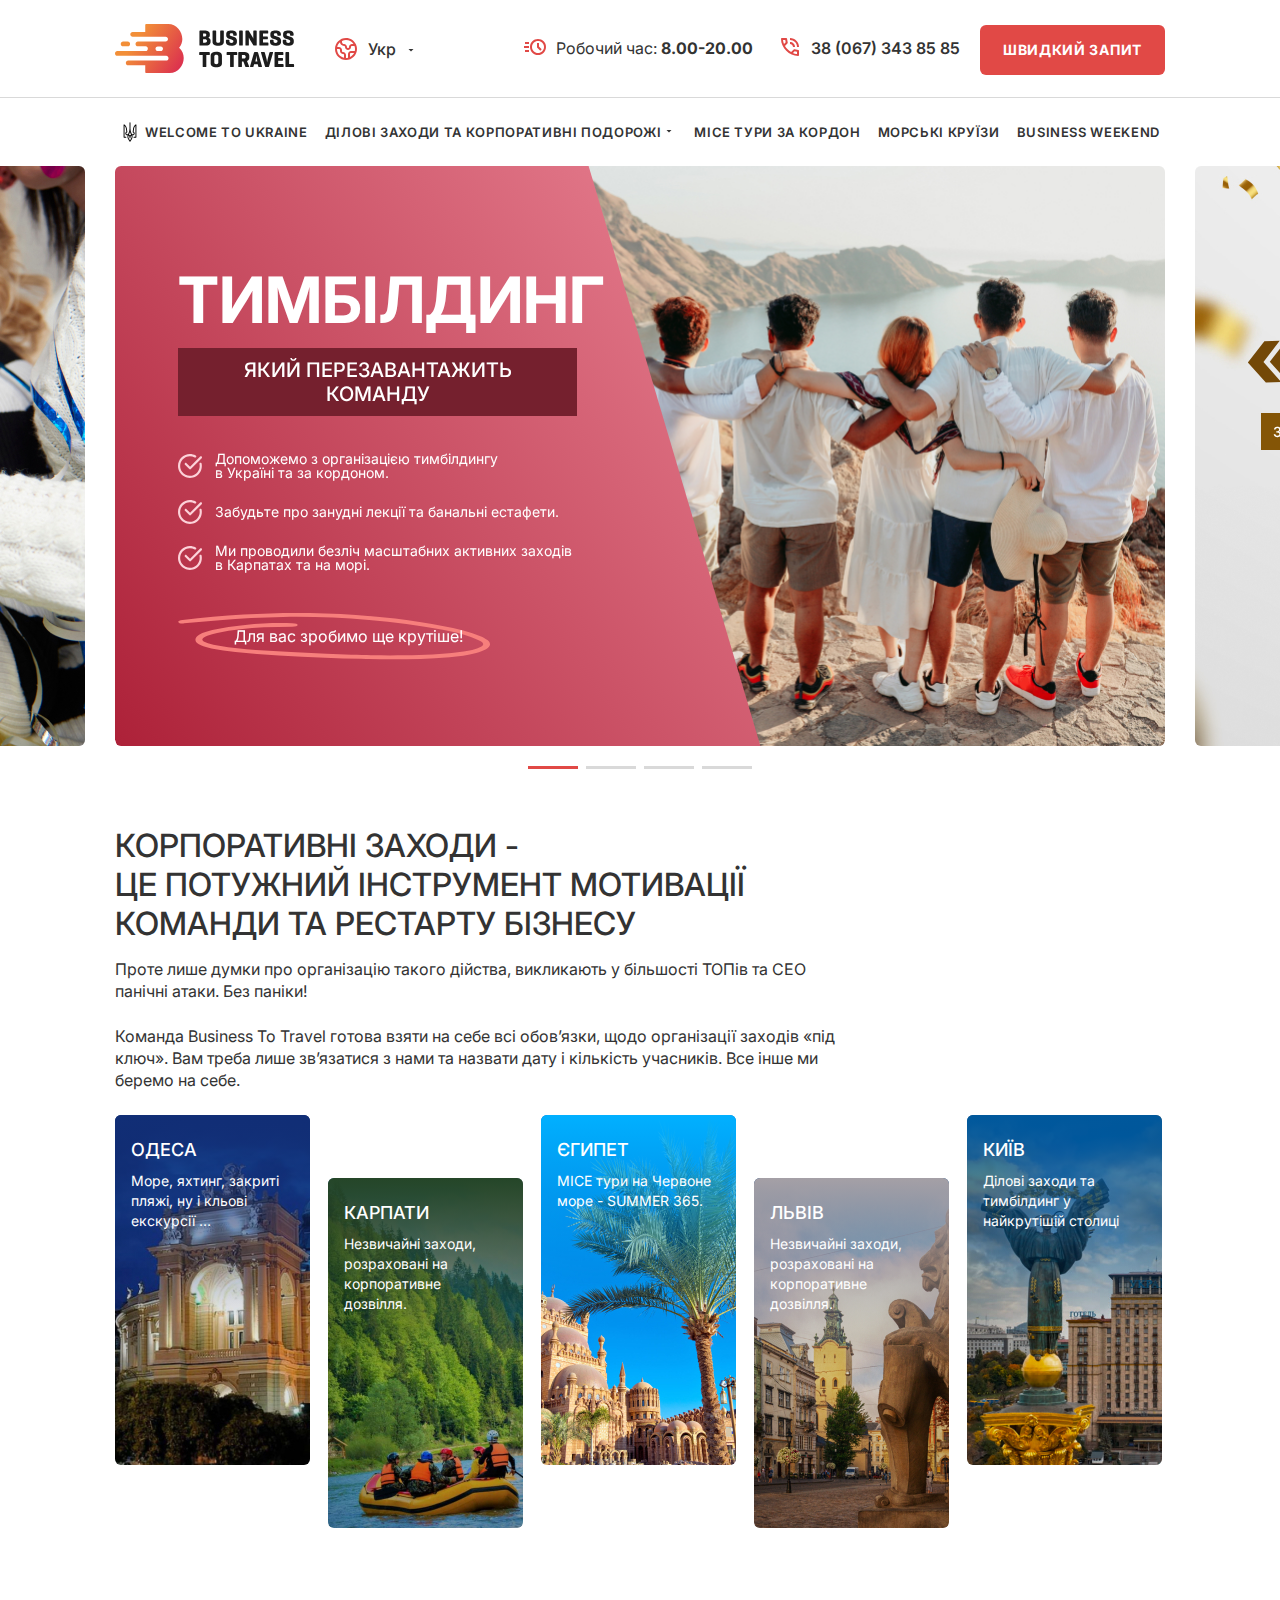
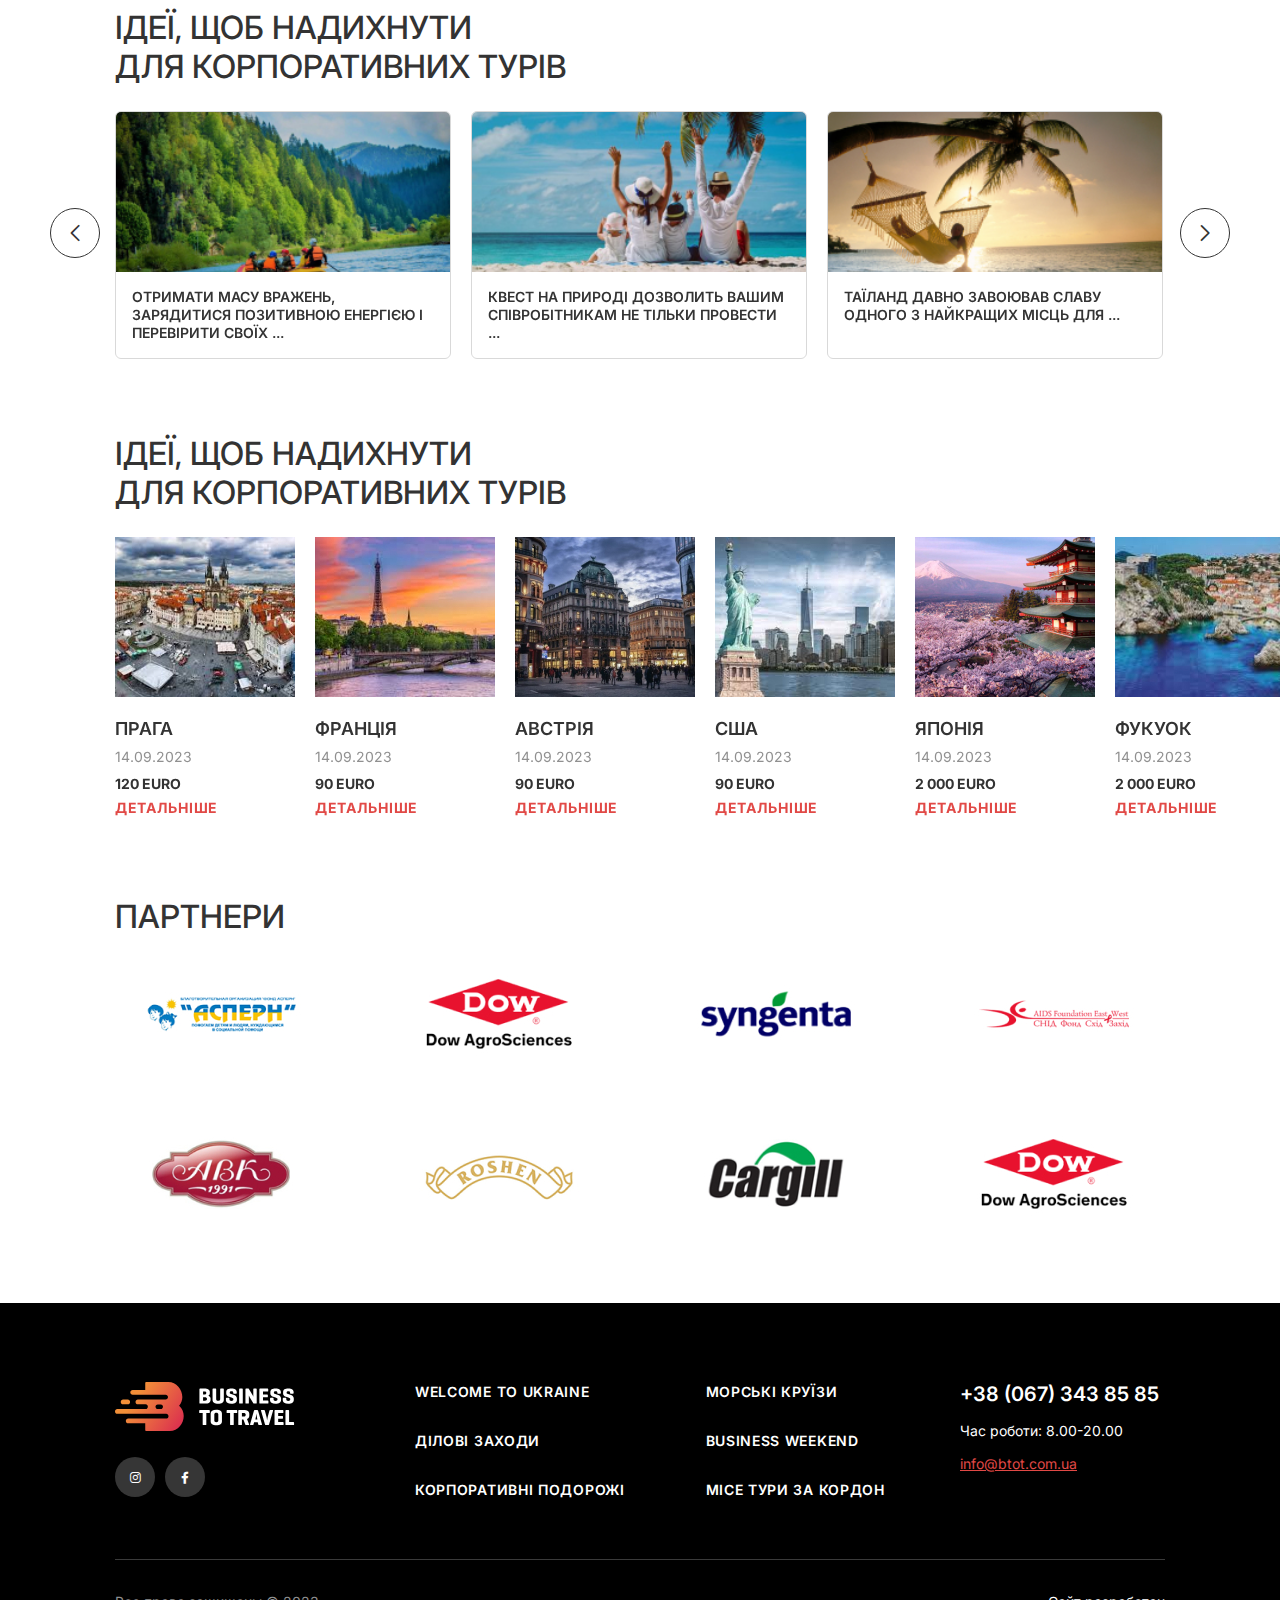
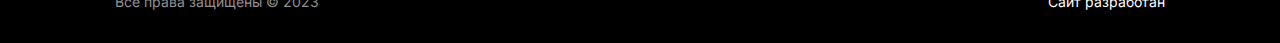
==== html/index.html @ 82cec132 "add site" ====
<!doctype html>
<html lang="ua">
<head>
	<meta charset="UTF-8">
	<meta name="viewport"
				content="width=device-width, user-scalable=no, initial-scale=1.0, maximum-scale=1.0, minimum-scale=1.0">
	<meta http-equiv="X-UA-Compatible" content="ie=edge">
	<title>Btot</title>

	
	<!-- Main style -->
	<link rel="stylesheet" href="css/normalize.css"/>
	<link rel="preconnect" href="https://fonts.googleapis.com">
	<link rel="preconnect" href="https://fonts.gstatic.com" crossorigin>
	<link href="https://fonts.googleapis.com/css2?family=Inter:wght@300;400;500;600;700&display=swap" rel="stylesheet">
	<link rel="stylesheet" type="text/css" href="fonts/FA5PRO-master/css/all.css"/>
	<link rel="stylesheet" href="css/jquery.fancybox.min.css"/>
	<link rel="stylesheet" type="text/css" href="css/nice-select.css"/>
	<link rel="stylesheet" type="text/css" href="css/swiper.min.css"/>
	<link rel="stylesheet" type="text/css" href="css/intlTelInput.min.css"/>
	<link rel="stylesheet" type="text/css" href="css/styles.css"/>
	<link rel="stylesheet" type="text/css" href="css/responsive.css"/>
	
</head>
<body>

  <header>
		<div class="top-line">
			<div class="content-width">
				<div class="logo-wrap">
					<a href="index.html">
						<img src="img/logo.svg" alt="">
						<img src="img/logo-mob.svg" alt="" class="mob">
					</a>
					<div class="lang-wrap">
						<div class="select-block ">
							<label class="form-label" for="lang"><img src="img/icon-1.svg" alt=""></label>
							<select id="lang" class="select">
								<option value="1">Укр</option>
								<option value="2">En</option>
							</select>
						</div>
					</div>
				</div>
				<div class="contact-wrap">
					<ul class="contact-list">
						<li>
							<div class="icon-wrap">
								<img src="img/icon-2.svg" alt="">
							</div>
							<p>Робочий час: <b>8.00-20.00</b></p>
						</li>
						<li>
							<div class="icon-wrap">
								<img src="img/icon-3.svg" alt="">
							</div>
							<p><a href="tel:+380673438585">38 (067) 343 85 85</a></p>
						</li>
					</ul>
					<div class="btn-wrap">
						<a href="#" class="btn-default btn-big">швидкий запит</a>
					</div>
					<div class="open-menu">
						<a href="#">
							<span></span>
							<span></span>
							<span></span>
						</a>
					</div>
				</div>
			</div>
		</div>
		<div class="second-line">
			<div class="content-width">
				<nav class="top-menu">
					<ul>
						<li><a href="index.html"><img src="img/icon-5.svg" alt="">Welcome to Ukraine</a></li>
						<li class="sub-li">
							<a href="index.html">ДІЛОВІ ЗАХОДИ ТА КОРПОРАТИВНІ ПОДОРОЖІ</a>
							<ul class="sub-menu">
								<li><a href="#">ДІЛОВІ ЗАХОДИ ТА КОРПОРАТИВНІ</a></li>
								<li><a href="#">ДІЛОВІ ЗАХОДИ ТА КОРПОРАТИВНІ</a></li>
								<li><a href="#">ДІЛОВІ ЗАХОДИ ТА КОРПОРАТИВНІ</a></li>
							</ul>
						</li>
						<li><a href="index.html">МІСЕ ТУРИ ЗА КОРДОН</a></li>
						<li><a href="index.html">МОРСЬКІ КРУЇЗИ</a></li>
						<li><a href="index.html">BUSINESS WEEKEND</a></li>
					</ul>
				</nav>
			</div>
		</div>
  </header>

	<div class="menu-responsive" id="menu-responsive" style="display: none">
		<div class="top">
			<div class="close-menu">
				<a href="#"><img src="img/close.svg" alt=""></a>
			</div>
		</div>
		<div class="wrap">
			<div class="title">
				<h6>Меню</h6>
			</div>
			<nav class="mob-menu">
				<ul>
					<li><a href="index.html"><img src="img/icon-5.svg" alt="">Welcome to Ukraine</a></li>
					<li class="sub-li">
						<a href="index.html">ДІЛОВІ ЗАХОДИ ТА КОРПОРАТИВНІ ПОДОРОЖІ</a>
						<ul class="sub-menu">
							<li><a href="#">ДІЛОВІ ЗАХОДИ ТА КОРПОРАТИВНІ</a></li>
							<li><a href="#">ДІЛОВІ ЗАХОДИ ТА КОРПОРАТИВНІ</a></li>
							<li><a href="#">ДІЛОВІ ЗАХОДИ ТА КОРПОРАТИВНІ</a></li>
						</ul>
					</li>
					<li><a href="index.html">МІСЕ ТУРИ ЗА КОРДОН</a></li>
					<li><a href="index.html">МОРСЬКІ КРУЇЗИ</a></li>
					<li><a href="index.html">BUSINESS WEEKEND</a></li>
				</ul>
			</nav>
			<div class="contact-wrap">
				<ul class="contact-list">
					<li>
						<div class="icon-wrap">
							<img src="img/icon-2.svg" alt="">
						</div>
						<p>Робочий час: <b>8.00-20.00</b></p>
					</li>
					<li>
						<div class="icon-wrap">
							<img src="img/icon-3.svg" alt="">
						</div>
						<p><a href="tel:+380673438585">38 (067) 343 85 85</a></p>
					</li>
				</ul>
				<div class="lang-wrap">
					<div class="select-block ">
						<label class="form-label" for="lang-mob"><img src="img/icon-1.svg" alt=""></label>
						<select id="lang-mob" class="select">
							<option value="1">Укр</option>
							<option value="2">En</option>
						</select>
					</div>
				</div>
			</div>
			<div class="btn-wrap">
				<a href="#" class="btn-default btn-big">швидкий запит</a>
			</div>
		</div>
	</div>

	<main>

		<section class="home-banner">
			<div class="content-width">
				<div class="swiper banner-slider">
					<div class="swiper-wrapper">


						<div class="swiper-slide swiper-slide-1">
							<div class="bg">
								<img src="img/img-1.jpg" alt="">
							</div>
							<div class="content">
								<div class="bg-content"></div>
								<div class="wrap">
									<h1>Тимбілдинг</h1>
									<h6>який перезавантажить команду</h6>
									<ul class="list-check">
										<li>Допоможемо з організацією тимбілдингу<br>
											в Україні та за кордоном. </li>
										<li>Забудьте про занудні лекції та банальні естафети. </li>
										<li>Ми проводили безліч масштабних активних заходів в Карпатах та на морі. </li>
									</ul>
									<p class="after"><span>Для вас зробимо ще крутіше!</span> <img src="img/icon-6.svg" alt=""></p>
								</div>
							</div>
						</div>
						<div class="swiper-slide swiper-slide-2">
							<div class="bg">
								<img src="img/bg-1.jpg" alt="">
							</div>
							<div class="content">
								<div class="bg-content"></div>
								<div class="wrap">
									<h5>Корпоративні заходи</h5>
									<h2>«під ключ»</h2>
									<h6>Зробіть речі простими та заощаджуйте час, гроші та зусилля</h6>
									<ul class="list-check">
										<li>Потрібна швидка та ідеальна організація ділового
											чи корпоративного заходу </li>
										<li>Немає жодних ідей </li>
										<li>Ми надаємо готові рішення та послуги, щоб допомогти компанія взяти під контроль свої зустрічі та корпоративні заходи!</li>
									</ul>

								</div>
							</div>
						</div>
						<div class="swiper-slide swiper-slide-3">
							<div class="bg">
								<img src="img/bg-2.jpg" alt="">
							</div>
							<div class="content">
								<div class="bg-content">
									<img src="img/img-6.png" alt="">
								</div>
								<div class="wrap">
									<h5>Подорож <b>до</b></h5>
									<h2>Карпат</h2>
									<h5 class="sub-title">З командою чи бізнес партнерами? Легко!</h5>
									<ul class="list-check">
										<li>Без перебільшення, ми можемо організувати найкращий відпочинок у Карпатах. </li>
										<li>Більше 15 років ми успішно працюємо в сфері організації корпоративного відпочинку в Україні, а саме в Карпатах.</li>
									</ul>
								</div>
							</div>
						</div>
						<div class="swiper-slide swiper-slide-4">
							<div class="bg">
								<img src="img/bg-3.jpg" alt="">
							</div>
							<div class="content">
								<div class="bg-content"></div>
								<div class="wrap">
									<div class="title-wrap">
										<h5>Професійна організація </h5>
										<h5>ділових та корпоративних заходів</h5>
									</div>
									<h6> в Україні та за кордоном</h6>
									<p class="after"><span>Тимбілдинг нового рівня</span>  <img src="img/icon-11.svg" alt=""></p>
									<ul class="list-check">
										<li>Ніяких випробувань</li>
										<li>Тільки відпочинок, розваги та позитивні емоції</li>
										<li>Які допоможуть адаптувати співробітників до нових умов. </li>
									</ul>

								</div>
							</div>
						</div>
					</div>
					<div class="swiper-pagination banner-pagination"></div>
				</div>
			</div>
		</section>

		<section class="select-city">
			<div class="content-width">
				<div class="top">
					<h2>Корпоративні заходи -<br>
						Це потужний інструмент мотивації команди та рестарту бізнесу</h2>
					<p>Проте лише думки про організацію такого дійства, викликають у більшості ТОПів та CEO панічні атаки. Без паніки!</p>

					<p>Команда Business To Travel готова взяти на себе всі обов’язки, щодо організації заходів «під ключ». Вам треба лише зв’язатися з нами та назвати дату і кількість учасників. Все інше ми беремо на себе.</p>
				</div>
				<div class="item-wrap">
					<div class="item item-1">
						<div class="bg">
							<img src="img/img-2-1.jpg" alt="">
						</div>
						<a href="#">
							<h6>Одеса</h6>
							<p>Море, яхтинг, закриті пляжі, ну і кльові екскурсії …</p>
							<span class="icon-wrap">
								<img src="img/icon-8.svg" alt="">
							</span>
						</a>
					</div>
					<div class="item item-2">
						<div class="bg">
							<img src="img/img-2-2.jpg" alt="">
						</div>
						<a href="#">
							<h6>Карпати</h6>
							<p>Незвичайні заходи, розраховані на корпоративне дозвілля.</p>
							<span class="icon-wrap">
								<img src="img/icon-8.svg" alt="">
							</span>
						</a>
					</div>
					<div class="item item-3">
						<div class="bg">
							<img src="img/img-2-3.jpg" alt="">
						</div>
						<a href="#">
							<h6>Єгипет</h6>
							<p>MICE тури на Червоне море - SUMMER 365.</p>
							<span class="icon-wrap">
								<img src="img/icon-8.svg" alt="">
							</span>
						</a>
					</div>
					<div class="item item-4">
						<div class="bg">
							<img src="img/img-2-4.jpg" alt="">
						</div>
						<a href="#">
							<h6>Львів</h6>
							<p>Незвичайні заходи, розраховані на корпоративне дозвілля.</p>
							<span class="icon-wrap">
								<img src="img/icon-8.svg" alt="">
							</span>
						</a>
					</div>
					<div class="item item-5">
						<div class="bg">
							<img src="img/img-2-5.jpg" alt="">
						</div>
						<a href="#">
							<h6>Київ</h6>
							<p>Ділові заходи та тимбілдинг у найкрутішій столиці</p>
							<span class="icon-wrap">
								<img src="img/icon-8.svg" alt="">
							</span>
						</a>
					</div>
				</div>
			</div>
		</section>

		<section class="slider-info-wrap">
			<div class="content-width">
				<div class="top">
					<h2>ІДЕЇ, ЩОБ НАДИХНУТИ<br>
						ДЛЯ КОРПОРАТИВНИХ ТУРІВ</h2>
				</div>
				<div class="slider-wrap">
					<div class="swiper slider-info">
						<div class="swiper-wrapper">
							<div class="swiper-slide ">
								<figure>
									<img src="img/img-3-1.jpg" alt="">
								</figure>
								<div class="text-wrap">
									<p>Отримати масу вражень, зарядитися позитивною енергією і перевірити своїх співробітників</p>
								</div>
							</div>
							<div class="swiper-slide ">
								<figure>
									<img src="img/img-3-2.jpg" alt="">
								</figure>
								<div class="text-wrap">
									<p>Квест на природі дозволить вашим співробітникам не тільки провести час на свіжому повітрі</p>
								</div>
							</div>
							<div class="swiper-slide ">
								<figure>
									<img src="img/img-3-3.jpg" alt="">
								</figure>
								<div class="text-wrap">
									<p>Таїланд давно завоював славу одного з найкращих місць для відпочинку в зимовий період</p>
								</div>
							</div>
							<div class="swiper-slide ">
								<figure>
									<img src="img/img-3-4.jpg" alt="">
								</figure>
								<div class="text-wrap">
									<p>Фукуок — найбільший острів В'єтнаму, а тому і самий популярний.</p>
								</div>
							</div>
						</div>
					</div>
					<div class="nav-wrap">
						<div class="swiper-button-next info-next"></div>
						<div class="swiper-button-prev info-prev"></div>
					</div>
					<div class="swiper-pagination info-pagination"></div>
				</div>

			</div>
		</section>

		<section class="tour">
			<div class="content-width">
				<div class="top">
					<h2>ІДЕЇ, ЩОБ НАДИХНУТИ<br>
						ДЛЯ КОРПОРАТИВНИХ ТУРІВ</h2>
				</div>
				<div class="slider-wrap">
					<div class="swiper slider-tour">
						<div class="swiper-wrapper">
							<div class="swiper-slide">
								<figure>
									<img src="img/img-4-1.jpg" alt="">
								</figure>
								<div class="text-wrap">
									<h6>Прага</h6>
									<p class="date">14.09.2023</p>
									<p class="cost">120 EURO</p>
									<p><a href="#fast" class="fancybox">Детальніше</a></p>
								</div>
							</div>
							<div class="swiper-slide">
								<figure>
									<img src="img/img-4-2.jpg" alt="">
								</figure>
								<div class="text-wrap">
									<h6>Франція</h6>
									<p class="date">14.09.2023</p>
									<p class="cost">90 EURO</p>
									<p><a href="#fast" class="fancybox">Детальніше</a></p>
								</div>
							</div>
							<div class="swiper-slide">
								<figure>
									<img src="img/img-4-3.jpg" alt="">
								</figure>
								<div class="text-wrap">
									<h6>Австрія</h6>
									<p class="date">14.09.2023</p>
									<p class="cost">90 EURO</p>
									<p><a href="#fast" class="fancybox">Детальніше</a></p>
								</div>
							</div>
							<div class="swiper-slide">
								<figure>
									<img src="img/img-4-4.jpg" alt="">
								</figure>
								<div class="text-wrap">
									<h6>США</h6>
									<p class="date">14.09.2023</p>
									<p class="cost">90 EURO</p>
									<p><a href="#fast" class="fancybox">Детальніше</a></p>
								</div>
							</div>
							<div class="swiper-slide">
								<figure>
									<img src="img/img-4-5.jpg" alt="">
								</figure>
								<div class="text-wrap">
									<h6>Японія</h6>
									<p class="date">14.09.2023</p>
									<p class="cost">2 000 EURO</p>
									<p><a href="#fast" class="fancybox">Детальніше</a></p>
								</div>
							</div>
							<div class="swiper-slide">
								<figure>
									<img src="img/img-4-6.jpg" alt="">
								</figure>
								<div class="text-wrap">
									<h6>Фукуок</h6>
									<p class="date">14.09.2023</p>
									<p class="cost">2 000 EURO</p>
									<p><a href="#fast" class="fancybox">Детальніше</a></p>
								</div>
							</div>
						</div>
						<div class="swiper-pagination tour-pagination"></div>
					</div>
				</div>
			</div>
		</section>
		
		<section class="partners">
			<div class="content-width">
				<h2>Партнери</h2>
				<div class="content">
					<figure>
						<img src="img/img-5-1.jpg" alt="">
					</figure>
					<figure>
						<img src="img/img-5-2.jpg" alt="">
					</figure>
					<figure>
						<img src="img/img-5-3.jpg" alt="">
					</figure>
					<figure>
						<img src="img/img-5-4.jpg" alt="">
					</figure>
					<figure>
						<img src="img/img-5-5.jpg" alt="">
					</figure>
					<figure>
						<img src="img/img-5-6.jpg" alt="">
					</figure>
					<figure>
						<img src="img/img-5-7.jpg" alt="">
					</figure>
					<figure>
						<img src="img/img-5-8.jpg" alt="">
					</figure>
				</div>
			</div>
		</section>

	</main>

  <footer>
    <div class="content-width">
			<div class="logo-wrap">
				<a href="index.html">
					<img src="img/logo-1.svg" alt="">
					<img src="img/logo-1-mob.svg" alt="" class="mob">
				</a>
				<ul class="soc">
					<li><a href="#"><i class="fab fa-instagram"></i></a></li>
					<li><a href="#"><i class="fab fa-facebook-f"></i></a></li>
				</ul>
				<div class="mob-block">
					<h6><a href="tel:+380673438585">+38 (067) 343 85 85</a></h6>
				</div>
			</div>
			<nav class="footer-menu">
				<ul>
					<li><a href="#">Welcome to Ukraine</a></li>
					<li><a href="#">МОРСЬКІ КРУЇЗИ</a></li>
					<li><a href="#">ДІЛОВІ ЗАХОДИ</a></li>
					<li><a href="#">BUSINESS WEEKEND</a></li>
					<li><a href="#">КОРПОРАТИВНІ ПОДОРОЖІ</a></li>
					<li><a href="#">МІСЕ ТУРИ ЗА КОРДОН</a></li>
				</ul>
			</nav>
			<div class="contact-wrap">
				<h6><a href="tel:+380673438585">+38 (067) 343 85 85</a></h6>
				<p>Час роботи: 8.00-20.00</p>
				<p><a href="mailto:info@btot.com.ua">info@btot.com.ua</a></p>
			</div>

			<div class="bottom">
				<p>Все права защищены © 2023</p>
				<p><a href="#">Сайт разработан</a></p>
				<div class="mob-block">
					<ul class="soc">
						<li><a href="#"><i class="fab fa-instagram"></i></a></li>
						<li><a href="#"><i class="fab fa-facebook-f"></i></a></li>
					</ul>
				</div>
			</div>
    </div>
  </footer>

	<div id="fast" class="default-popup" style="display: none">
		<div class="popup-main">
			<h3>Запитайте зараз</h3>
			<p>Компанія Veena World MICE tours професійно задовольнить усі ваші потреби у ділових поїздках. Наша команда буде рада допомогти вам </p>
			<form action="#" class="default-form">
				<div class="input-wrap input-wrap-50">
					<label for="name-popup">Прізвище, ім’я</label>
					<input type="text" name="name-popup" id="name-popup" placeholder="Денисенко Тамара">
				</div>
				<div class="input-wrap input-wrap-50">
					<label for="email-popup">Email</label>
					<input type="email" name="email-popup" id="email-popup" placeholder="name@company.com">
				</div>
				<div class="input-wrap ">
					<label for="tel-popup">Номер телефону</label>
					<input type="text" name="tel-popup" id="tel-popup" placeholder="(000) 000-00-00" class="tel">
				</div>
				<div class="input-wrap ">
					<label for="message-popup">Повідомлення</label>
					<textarea name="message-popup" id="message-popup" placeholder="Чи хотіли б ви надати більше деталей"></textarea>
				</div>
				<div class="input-wrap-submit">
					<button type="submit" class="btn-default btn-big">відправити</button>
				</div>
			</form>
		</div>
	</div>




  <script src="js/jquery.min.js"></script>
	<script src="js/swiper.js"></script>
	<script src="js/jquery.fancybox.min.js"></script>
	<script src="js/jquery.nice-select.min.js"></script>
	<script src="js/cuttr.min.js"></script>
	<script src="js/intlTelInput.min.js"></script>
	<script src="js/jquery.mask.min.js"></script>
	<script src="js/script.js"></script>
</body>
</html>
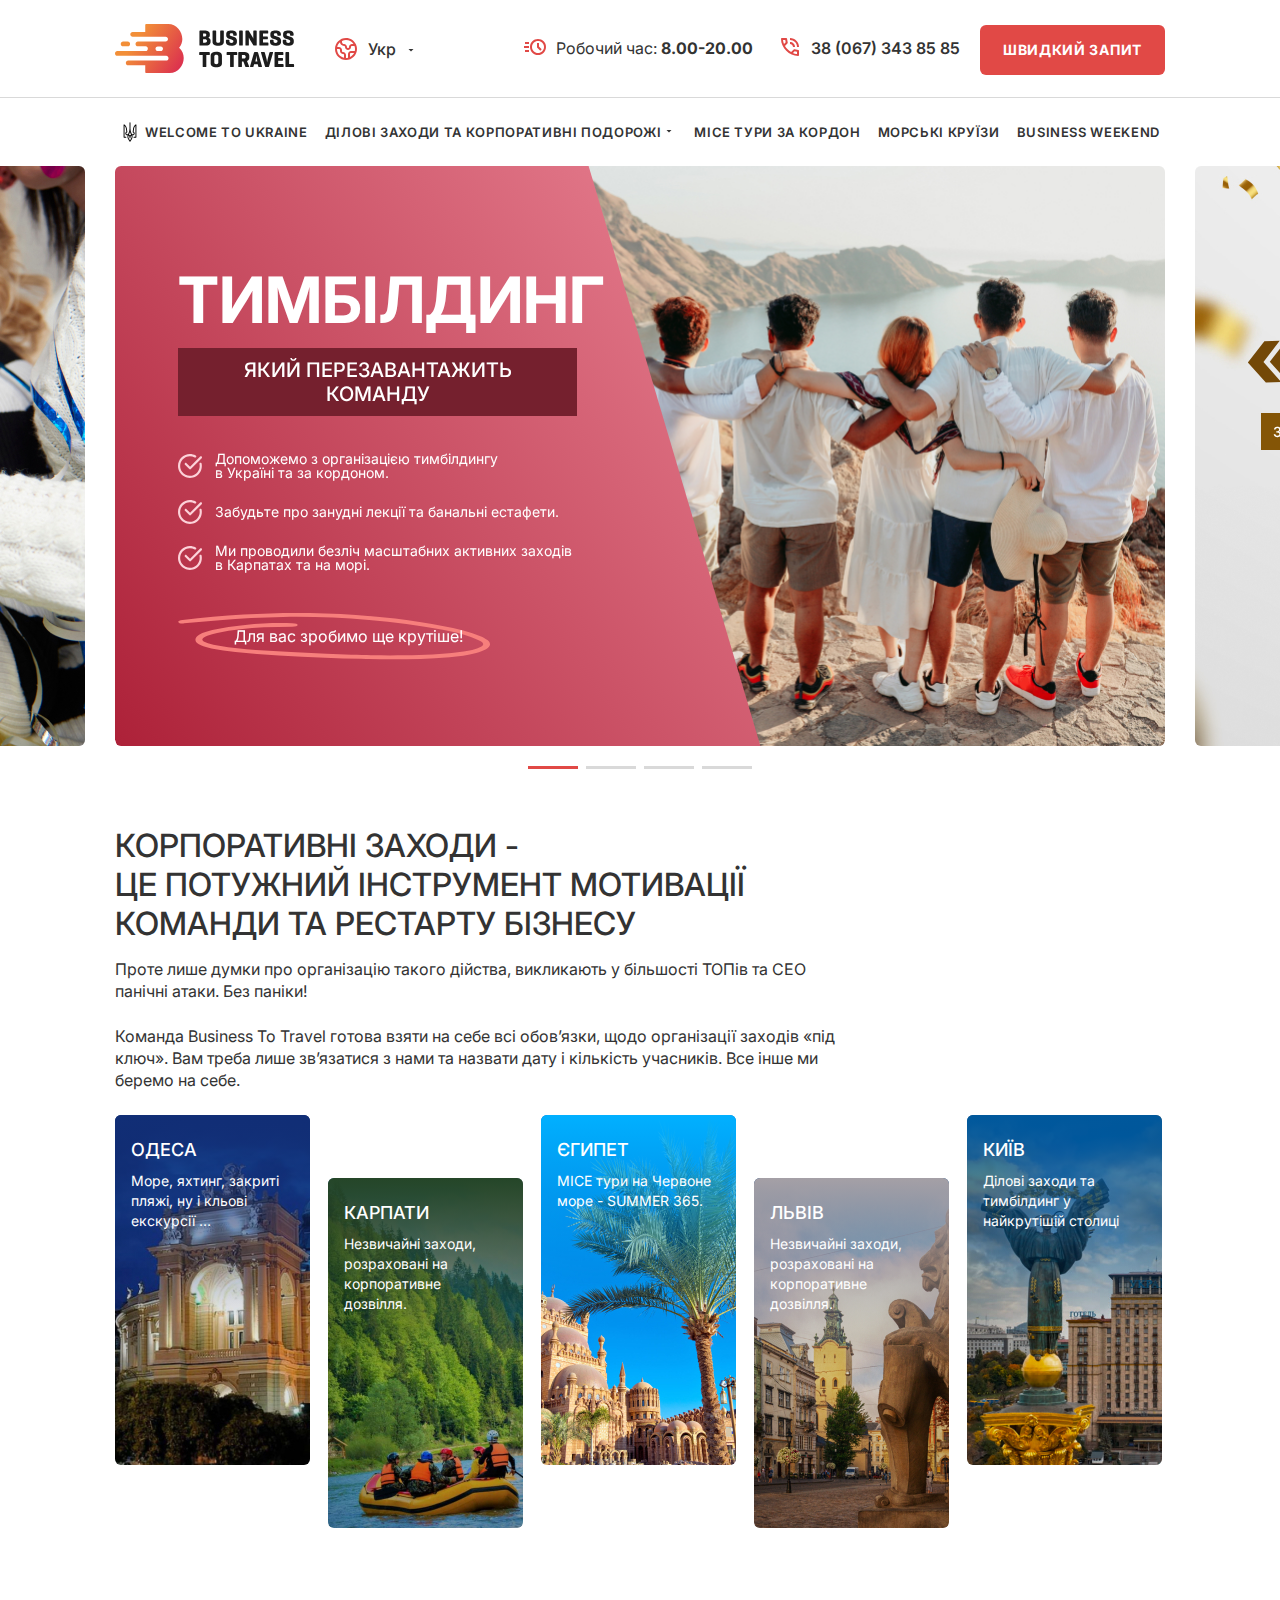
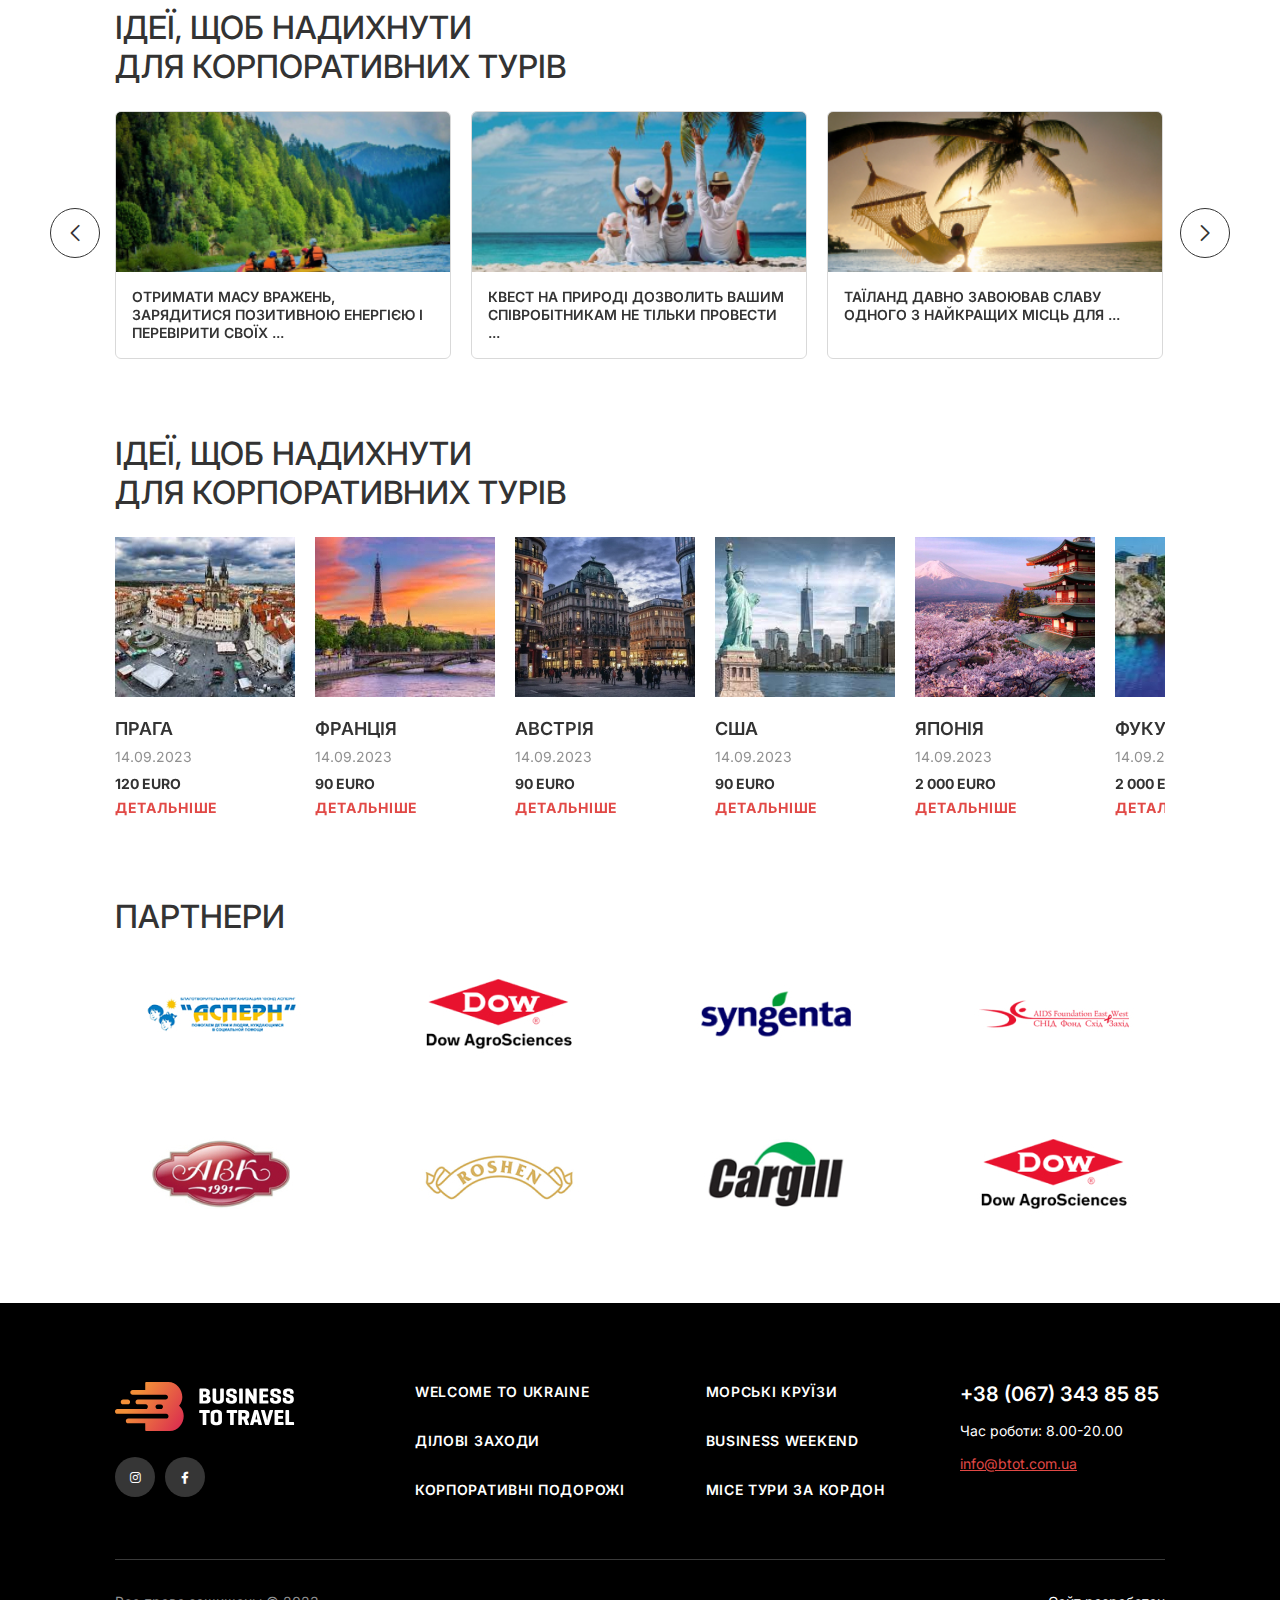
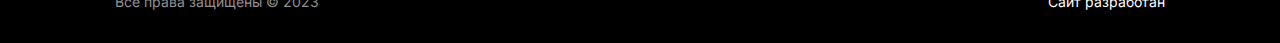
==== commit a01a868b: "add" ====
--- a/html/index.html
+++ b/html/index.html
@@ -151,6 +151,8 @@
 
 	<main>
 
+
+
 		<section class="home-banner">
 			<div class="content-width">
 				<div class="swiper banner-slider">
@@ -445,6 +447,72 @@
 									<p><a href="#fast" class="fancybox">Детальніше</a></p>
 								</div>
 							</div>
+							<div class="swiper-slide">
+								<figure>
+									<img src="img/img-4-6.jpg" alt="">
+								</figure>
+								<div class="text-wrap">
+									<h6>Фукуок ФукуокФукуокФукуокФ укуокФукуокФукуокФу куокФукуокФукуок</h6>
+									<p class="date">14.09.2023</p>
+									<p class="cost">2 000 EURO</p>
+									<p><a href="#fast" class="fancybox">Детальніше</a></p>
+								</div>
+							</div>
+							<div class="swiper-slide">
+								<figure>
+									<img src="img/img-4-6.jpg" alt="">
+								</figure>
+								<div class="text-wrap">
+									<h6>Фукуок ФукуокФукуокФукуокФ укуокФукуокФукуокФу куокФукуокФукуок</h6>
+									<p class="date">14.09.2023</p>
+									<p class="cost">2 000 EURO</p>
+									<p><a href="#fast" class="fancybox">Детальніше</a></p>
+								</div>
+							</div>
+							<div class="swiper-slide">
+								<figure>
+									<img src="img/img-4-6.jpg" alt="">
+								</figure>
+								<div class="text-wrap">
+									<h6>Фукуок ФукуокФукуокФукуокФ укуокФукуокФукуокФу куокФукуокФукуок</h6>
+									<p class="date">14.09.2023</p>
+									<p class="cost">2 000 EURO</p>
+									<p><a href="#fast" class="fancybox">Детальніше</a></p>
+								</div>
+							</div>
+							<div class="swiper-slide">
+								<figure>
+									<img src="img/img-4-6.jpg" alt="">
+								</figure>
+								<div class="text-wrap">
+									<h6>Фукуок ФукуокФукуокФукуокФ укуокФукуокФукуокФу куокФукуокФукуок</h6>
+									<p class="date">14.09.2023</p>
+									<p class="cost">2 000 EURO</p>
+									<p><a href="#fast" class="fancybox">Детальніше</a></p>
+								</div>
+							</div>
+							<div class="swiper-slide">
+								<figure>
+									<img src="img/img-4-6.jpg" alt="">
+								</figure>
+								<div class="text-wrap">
+									<h6>Фукуок ФукуокФукуокФукуокФ укуокФукуокФукуокФу куокФукуокФукуок</h6>
+									<p class="date">14.09.2023</p>
+									<p class="cost">2 000 EURO</p>
+									<p><a href="#fast" class="fancybox">Детальніше</a></p>
+								</div>
+							</div>
+							<div class="swiper-slide">
+								<figure>
+									<img src="img/img-4-6.jpg" alt="">
+								</figure>
+								<div class="text-wrap">
+									<h6>Фукуок ФукуокФукуокФукуокФ укуокФукуокФукуокФу куокФукуокФукуок</h6>
+									<p class="date">14.09.2023</p>
+									<p class="cost">2 000 EURO</p>
+									<p><a href="#fast" class="fancybox">Детальніше</a></p>
+								</div>
+							</div>
 						</div>
 						<div class="swiper-pagination tour-pagination"></div>
 					</div>
@@ -483,6 +551,8 @@
 				</div>
 			</div>
 		</section>
+		
+
 
 	</main>
 
@@ -568,6 +638,7 @@
 	<script src="js/cuttr.min.js"></script>
 	<script src="js/intlTelInput.min.js"></script>
 	<script src="js/jquery.mask.min.js"></script>
+	<script src="js/ion.rangeSlider.min.js"></script>
 	<script src="js/script.js"></script>
 </body>
 </html>--- a/html/css/styles.css
+++ b/html/css/styles.css
@@ -3,7 +3,7 @@
   display: table;
   clear: both;}*/
 body {
-  font-family: 'Inter', sans-serif;
+  font-family: "Inter", sans-serif;
   scroll-behavior: smooth;
   font-style: normal;
   font-weight: 400;
@@ -14,188 +14,204 @@
   background: #fff;
   max-width: 3000px;
   margin: auto;
-  color: #333333; }
+  color: #333333;
+}
 
 header, section, footer {
-  margin: auto; }
+  margin: auto;
+}
 
 a {
-  text-decoration: none; }
-  a:focus {
-    outline: none !important; }
+  text-decoration: none;
+}
+a:focus {
+  outline: none !important;
+}
 
 a:hover, a:focus, a:active {
-  text-decoration: none; }
+  text-decoration: none;
+}
 
 * {
   -webkit-box-sizing: border-box;
+  -moz-box-sizing: border-box;
   box-sizing: border-box;
   -webkit-font-smoothing: antialiased;
-  -moz-osx-font-smoothing: grayscale; }
+  -moz-osx-font-smoothing: grayscale;
+}
 
 a, button {
-  -webkit-transition: all .4s ease;
-  transition: all .4s ease; }
+  -moz-transition: all 0.4s ease;
+  -webkit-transition: all 0.4s ease;
+  -o-transition: all 0.4s ease;
+  -ms-transition: all 0.4s ease;
+  transition: all 0.4s ease;
+}
 
 figure {
-  margin: 0; }
-  figure img {
-    width: auto;
-    max-width: 100%;
-    vertical-align: top; }
+  margin: 0;
+}
+figure img {
+  width: auto;
+  max-width: 100%;
+  vertical-align: top;
+}
 
 ul {
   margin: 0;
-  padding: 0; }
-  ul li {
-    list-style-type: none; }
+  padding: 0;
+}
+ul li {
+  list-style-type: none;
+}
 
 p, a {
   color: #333333;
-  margin: 0; }
+  margin: 0;
+}
 
 input {
   -webkit-appearance: none !important;
   -moz-appearance: none !important;
-  appearance: none !important; }
+  appearance: none !important;
+}
 
 .content-width {
   width: 1180px;
-  margin: auto; }
+  margin: auto;
+}
 
 h1 {
   text-transform: uppercase;
   font-weight: 500;
   font-size: 32px;
   line-height: 39px;
-  margin: 0 0 30px; }
+  margin: 0 0 30px;
+}
 
 h2 {
   font-weight: 500;
   font-size: 32px;
   line-height: 39px;
   text-transform: uppercase;
-  margin: 0 0 30px; }
+  margin: 0 0 30px;
+}
 
 h3 {
-  margin: 0 0 30px; }
+  margin: 0 0 30px;
+}
 
 h4 {
-  margin: 0 0 30px; }
+  margin: 0 0 30px;
+}
 
 h5 {
-  margin: 0 0 10px; }
+  margin: 0 0 10px;
+}
 
 h6 {
-  margin: 0 0 10px; }
+  margin: 0 0 10px;
+}
 
 input:invalid {
-  -webkit-box-shadow: none;
-          box-shadow: none; }
+  box-shadow: none;
+}
 
 input, textarea, button {
-  outline: none !important; }
+  outline: none !important;
+}
 
 /*---------------------------------HEADER----------------------------------*/
 .top-line {
   padding: 24px 0 20px;
-  border-bottom: 1px solid #D9D9D9; }
-  .top-line .content-width {
-    display: -webkit-box;
-    display: -ms-flexbox;
-    display: flex; }
-  .top-line .logo-wrap {
-    width: 400px;
-    display: -webkit-box;
-    display: -ms-flexbox;
-    display: flex;
-    -webkit-box-align: center;
-        -ms-flex-align: center;
-            align-items: center; }
-    .top-line .logo-wrap a {
-      display: inline-block;
-      margin-right: 39px; }
-    .top-line .logo-wrap .select-block {
-      display: -webkit-box;
-      display: -ms-flexbox;
-      display: flex;
-      -webkit-box-align: center;
-          -ms-flex-align: center;
-              align-items: center;
-      padding-bottom: 1px; }
-      .top-line .logo-wrap .select-block label {
-        display: inline-block;
-        height: 24px;
-        position: relative;
-        top: -1px; }
-  .top-line .contact-wrap {
-    display: -webkit-box;
-    display: -ms-flexbox;
-    display: flex;
-    -webkit-box-pack: end;
-        -ms-flex-pack: end;
-            justify-content: flex-end;
-    -webkit-box-align: center;
-        -ms-flex-align: center;
-            align-items: center;
-    width: calc(100% - 400px);
-    padding-bottom: 2px; }
-  .top-line .nice-select {
-    border: none !important;
-    float: inherit;
-    font-weight: 500;
-    font-size: 16px;
-    padding-left: 10px; }
-  .top-line .contact-list {
-    display: -webkit-box;
-    display: -ms-flexbox;
-    display: flex;
-    padding-bottom: 2px; }
-    .top-line .contact-list li {
-      margin-right: 63px;
-      position: relative;
-      padding-left: 33px;
-      height: -webkit-fit-content;
-      height: -moz-fit-content;
-      height: fit-content; }
-      .top-line .contact-list li .icon-wrap {
-        position: absolute;
-        top: 50%;
-        left: 0;
-        -webkit-transform: translate(0, -50%);
-                transform: translate(0, -50%); }
-      .top-line .contact-list li p b {
-        font-weight: 700; }
-      .top-line .contact-list li p a {
-        font-weight: 600; }
-        .top-line .contact-list li p a:hover {
-          color: #E14946; }
-    .top-line .contact-list li:last-child {
-      margin-right: 0; }
-  .top-line .nice-select:after {
-    display: none; }
-  .top-line .nice-select:before {
-    position: absolute;
-    width: 16px;
-    height: 16px;
-    display: -webkit-box;
-    display: -ms-flexbox;
-    display: flex;
-    -webkit-box-pack: center;
-        -ms-flex-pack: center;
-            justify-content: center;
-    -webkit-box-align: center;
-        -ms-flex-align: center;
-            align-items: center;
-    top: 50%;
-    margin-top: -8px;
-    right: 7px;
-    content: url("../img/icon-4.svg"); }
-  .top-line .nice-select.open:before {
-    -webkit-transform: scale(1, -1);
-            transform: scale(1, -1); }
-  .top-line .btn-wrap {
-    margin-left: 37px; }
+  border-bottom: 1px solid #D9D9D9;
+}
+.top-line .content-width {
+  display: flex;
+}
+.top-line .logo-wrap {
+  width: 400px;
+  display: flex;
+  align-items: center;
+}
+.top-line .logo-wrap a {
+  display: inline-block;
+  margin-right: 39px;
+}
+.top-line .logo-wrap .select-block {
+  display: flex;
+  align-items: center;
+  padding-bottom: 1px;
+}
+.top-line .logo-wrap .select-block label {
+  display: inline-block;
+  height: 24px;
+  position: relative;
+  top: -1px;
+}
+.top-line .contact-wrap {
+  display: flex;
+  justify-content: flex-end;
+  align-items: center;
+  width: calc(100% - 400px);
+  padding-bottom: 2px;
+}
+.top-line .nice-select {
+  border: none !important;
+  float: inherit;
+  font-weight: 500;
+  font-size: 16px;
+  padding-left: 10px;
+}
+.top-line .contact-list {
+  display: flex;
+  padding-bottom: 2px;
+}
+.top-line .contact-list li {
+  margin-right: 63px;
+  position: relative;
+  padding-left: 33px;
+  height: fit-content;
+}
+.top-line .contact-list li .icon-wrap {
+  position: absolute;
+  top: 50%;
+  left: 0;
+  transform: translate(0, -50%);
+}
+.top-line .contact-list li p b {
+  font-weight: 700;
+}
+.top-line .contact-list li p a {
+  font-weight: 600;
+}
+.top-line .contact-list li p a:hover {
+  color: #E14946;
+}
+.top-line .contact-list li:last-child {
+  margin-right: 0;
+}
+.top-line .nice-select:after {
+  display: none;
+}
+.top-line .nice-select:before {
+  position: absolute;
+  width: 16px;
+  height: 16px;
+  display: flex;
+  justify-content: center;
+  align-items: center;
+  top: 50%;
+  margin-top: -8px;
+  right: 7px;
+  content: url("../img/icon-4.svg");
+}
+.top-line .nice-select.open:before {
+  transform: scale(1, -1);
+}
+.top-line .btn-wrap {
+  margin-left: 37px;
+}
 
 .btn-default {
   display: inline-block;
@@ -210,634 +226,707 @@
   line-height: 42px;
   font-weight: 700;
   font-size: 14px;
-  color: #fff; }
-  .btn-default:hover {
-    background: #D83734; }
+  color: #fff;
+}
+.btn-default:hover {
+  background: #D83734;
+}
 
 .btn-big {
   height: 50px;
   line-height: 50px;
   text-transform: uppercase;
   letter-spacing: 0.05em;
-  padding: 0 23px; }
+  padding: 0 23px;
+}
 
 .second-line {
-  padding: 24px 0; }
+  padding: 24px 0;
+}
 
 .top-menu {
-  padding: 0 5px; }
-  .top-menu > ul {
-    display: -webkit-box;
-    display: -ms-flexbox;
-    display: flex;
-    -webkit-box-pack: justify;
-        -ms-flex-pack: justify;
-            justify-content: space-between; }
-    .top-menu > ul > li {
-      position: relative; }
-      .top-menu > ul > li > a {
-        font-weight: 600;
-        font-size: 14px;
-        line-height: 17px;
-        letter-spacing: 0.05em;
-        text-transform: uppercase; }
-        .top-menu > ul > li > a img {
-          vertical-align: top;
-          margin-right: 5px; }
-        .top-menu > ul > li > a:hover {
-          color: #E14946; }
-    .top-menu > ul .sub-li > a {
-      position: relative;
-      padding-right: 16px; }
-      .top-menu > ul .sub-li > a:after {
-        position: absolute;
-        width: 16px;
-        height: 16px;
-        display: -webkit-box;
-        display: -ms-flexbox;
-        display: flex;
-        -webkit-box-pack: center;
-            -ms-flex-pack: center;
-                justify-content: center;
-        -webkit-box-align: center;
-            -ms-flex-align: center;
-                align-items: center;
-        top: 50%;
-        margin-top: -8px;
-        right: 0;
-        content: url("../img/icon-4.svg");
-        -webkit-transition: all .4s ease;
-        transition: all .4s ease; }
-      .top-menu > ul .sub-li > a:hover:after {
-        -webkit-transform: scale(1, -1);
-                transform: scale(1, -1); }
-    .top-menu > ul .sub-li:before {
-      position: absolute;
-      bottom: -10px;
-      height: 10px;
-      left: 0;
-      right: 0;
-      content: ''; }
-    .top-menu > ul .sub-li:hover > a {
-      color: #E14946; }
-      .top-menu > ul .sub-li:hover > a:after {
-        -webkit-transform: scale(1, -1);
-                transform: scale(1, -1); }
-  .top-menu .sub-menu {
-    position: absolute;
-    top: calc(100% - 10px);
-    left: 0;
-    min-width: 250px;
-    width: -webkit-fit-content;
-    width: -moz-fit-content;
-    width: fit-content;
-    padding: 10px;
-    border-radius: 6px;
-    background: #fff;
-    opacity: 0;
-    z-index: 10;
-    max-height: 0;
-    -webkit-transition: all .4s ease;
-    transition: all .4s ease;
-    -webkit-box-shadow: 0px 0px 15px 0px rgba(0, 0, 0, 0.5);
-            box-shadow: 0px 0px 15px 0px rgba(0, 0, 0, 0.5); }
-    .top-menu .sub-menu li a {
-      display: inline-block;
-      padding: 5px;
-      max-height: 0;
-      overflow: hidden;
-      opacity: 0; }
-      .top-menu .sub-menu li a:hover {
-        color: #E14946; }
+  padding: 0 5px;
+}
+.top-menu > ul {
+  display: flex;
+  justify-content: space-between;
+}
+.top-menu > ul > li {
+  position: relative;
+}
+.top-menu > ul > li > a {
+  font-weight: 600;
+  font-size: 14px;
+  line-height: 17px;
+  letter-spacing: 0.05em;
+  text-transform: uppercase;
+}
+.top-menu > ul > li > a img {
+  vertical-align: top;
+  margin-right: 5px;
+}
+.top-menu > ul > li > a:hover {
+  color: #E14946;
+}
+.top-menu > ul .sub-li > a {
+  position: relative;
+  padding-right: 16px;
+}
+.top-menu > ul .sub-li > a:after {
+  position: absolute;
+  width: 16px;
+  height: 16px;
+  display: flex;
+  justify-content: center;
+  align-items: center;
+  top: 50%;
+  margin-top: -8px;
+  right: 0;
+  content: url("../img/icon-4.svg");
+  transition: all 0.4s ease;
+}
+.top-menu > ul .sub-li > a:hover:after {
+  transform: scale(1, -1);
+}
+.top-menu > ul .sub-li:before {
+  position: absolute;
+  bottom: -10px;
+  height: 10px;
+  left: 0;
+  right: 0;
+  content: "";
+}
+.top-menu > ul .sub-li:hover > a {
+  color: #E14946;
+}
+.top-menu > ul .sub-li:hover > a:after {
+  transform: scale(1, -1);
+}
+.top-menu .sub-menu {
+  position: absolute;
+  top: calc(100% - 10px);
+  left: 0;
+  min-width: 250px;
+  width: fit-content;
+  padding: 10px;
+  border-radius: 6px;
+  background: #fff;
+  opacity: 0;
+  z-index: 10;
+  max-height: 0;
+  transition: all 0.4s ease;
+  box-shadow: 0px 0px 15px 0px rgba(0, 0, 0, 0.5);
+}
+.top-menu .sub-menu li a {
+  display: inline-block;
+  padding: 5px;
+  max-height: 0;
+  overflow: hidden;
+  opacity: 0;
+}
+.top-menu .sub-menu li a:hover {
+  color: #E14946;
+}
 
 .top-menu > ul > li:hover .sub-menu {
   opacity: 1;
   top: calc(100% + 10px);
-  max-height: 300px; }
-  .top-menu > ul > li:hover .sub-menu li a {
-    opacity: 1;
-    max-height: 30px; }
+  max-height: 300px;
+}
+.top-menu > ul > li:hover .sub-menu li a {
+  opacity: 1;
+  max-height: 30px;
+}
 
 /*--------------------------------END-HEADER----------------------------------*/
 /*--------------------------PAGE-HOME---------------------------*/
 .home-banner {
   margin-bottom: 53px;
-  overflow: hidden; }
+  overflow: hidden;
+}
 
 .banner-slider {
-  overflow: visible; }
-  .banner-slider .swiper-slide {
-    position: relative;
-    background: #FFFFFF;
-    border-radius: 6px;
-    overflow: hidden; }
-    .banner-slider .swiper-slide .content {
-      height: 580px; }
-    .banner-slider .swiper-slide .bg img {
-      position: absolute;
-      top: 0;
-      bottom: 0;
-      right: 0;
-      width: auto; }
-  .banner-slider .swiper-slide-1 .content {
-    overflow: hidden;
-    position: relative;
-    width: 100%;
-    padding-right: 50%; }
-    .banner-slider .swiper-slide-1 .content .bg-content {
-      background: linear-gradient(70.17deg, #A6162E -0.14%, #F190A0 122.31%);
-      -webkit-transform: rotate(-16.5deg);
-              transform: rotate(-16.5deg);
-      top: -70px;
-      bottom: -210px;
-      left: -50px;
-      right: 46%;
-      position: absolute; }
-    .banner-slider .swiper-slide-1 .content .wrap {
-      position: relative;
-      z-index: 2;
-      padding: 95px 63px; }
-  .banner-slider .swiper-slide-2 .bg img {
-    width: 100%;
-    height: 100%;
-    -o-object-fit: cover;
-       object-fit: cover; }
-  .banner-slider .swiper-slide-2 .list-check {
-    padding-left: 45px; }
-    .banner-slider .swiper-slide-2 .list-check li {
-      color: #262323;
-      font-size: 16px;
-      line-height: 19px;
-      padding-left: 60px;
-      max-width: 550px; }
-      .banner-slider .swiper-slide-2 .list-check li:before {
-        background: url("../img/icon-9-1.svg") no-repeat center;
-        background-size: contain;
-        width: 50px;
-        height: 50px;
-        margin-top: -25px; }
-    .banner-slider .swiper-slide-2 .list-check li:last-child:before {
-      background: url("../img/icon-9-2.svg") no-repeat center;
-      background-size: contain; }
-  .banner-slider .swiper-slide-2 h5 {
-    text-align: center;
-    font-weight: 500;
-    font-size: 24px;
-    line-height: 29px;
-    text-transform: uppercase;
-    color: #623B00;
-    margin-bottom: -3px; }
-  .banner-slider .swiper-slide-2 .content {
-    padding-right: 37%; }
-    .banner-slider .swiper-slide-2 .content h2 {
-      font-size: 96px;
-      line-height: 116px;
-      text-transform: uppercase;
-      white-space: nowrap;
-      color: #734807;
-      text-align: center;
-      -webkit-transform: rotate(-2deg);
-              transform: rotate(-2deg); }
-    .banner-slider .swiper-slide-2 .content .wrap {
-      padding: 95px 50px; }
-    .banner-slider .swiper-slide-2 .content h6 {
-      font-size: 14px;
-      line-height: 17px;
-      width: -webkit-fit-content;
-      width: -moz-fit-content;
-      width: fit-content;
-      margin: 0 auto 34px;
-      background: #845506; }
-  .banner-slider .swiper-slide-3 h2 {
-    font-size: 96px;
-    line-height: 116px;
-    text-transform: uppercase;
-    color: #EBEBEB;
-    margin-bottom: -5px; }
-  .banner-slider .swiper-slide-3 .content {
-    padding-right: 40%; }
-  .banner-slider .swiper-slide-3 .bg img {
-    width: 100%;
-    height: 100%;
-    -o-object-fit: cover;
-       object-fit: cover; }
-  .banner-slider .swiper-slide-3 .bg-content img {
-    position: absolute;
-    bottom: 0;
-    right: 0;
-    max-height: 100%; }
-  .banner-slider .swiper-slide-3 h5 {
-    font-weight: 500;
-    font-size: 40px;
-    line-height: 48px;
-    text-transform: uppercase;
-    color: #EBEBEB;
-    margin-bottom: -10px; }
-    .banner-slider .swiper-slide-3 h5 b {
-      display: inline-block;
-      background: #fff;
-      -webkit-transform: rotate(9deg);
-              transform: rotate(9deg);
-      color: #0B5E1D;
-      padding: 1px 10px;
-      position: relative;
-      top: -9px; }
-  .banner-slider .swiper-slide-3 .sub-title {
-    font-weight: 500;
-    font-size: 26px;
-    line-height: 31px;
-    color: #EBEBEB;
-    margin-bottom: 29px;
-    text-transform: inherit; }
-  .banner-slider .swiper-slide-3 .wrap {
-    padding: 106px 71px;
-    position: relative;
-    z-index: 4; }
-  .banner-slider .swiper-slide-3 .list-check li {
-    font-size: 16px;
-    line-height: 24px;
-    color: #94CBA0;
-    margin-bottom: 15px; }
-    .banner-slider .swiper-slide-3 .list-check li:before {
-      background: url("../img/icon-10.svg") no-repeat center;
-      background-size: cover; }
-  .banner-slider .swiper-slide-4 .content {
-    padding-right: 45%; }
-  .banner-slider .swiper-slide-4 .wrap {
-    padding: 106px 45px;
-    position: relative;
-    z-index: 4; }
-  .banner-slider .swiper-slide-4 .bg-content:after {
-    top: -70px;
-    left: 0;
-    bottom: -70px;
-    right: 45%;
-    position: absolute;
-    content: '';
-    background: linear-gradient(90.68deg, #2E0F14 0.56%, #715257 98.47%);
-    border-radius: 0 48% 48% 0; }
-  .banner-slider .swiper-slide-4 .bg img {
-    top: 0;
-    right: 0;
-    height: 100%;
-    width: auto; }
-  .banner-slider .swiper-slide-4 .title-wrap {
-    margin-bottom: 15px;
-    display: -webkit-box;
-    display: -ms-flexbox;
-    display: flex;
-    -webkit-box-pack: justify;
-        -ms-flex-pack: justify;
-            justify-content: space-between; }
-    .banner-slider .swiper-slide-4 .title-wrap h5 {
-      margin: 0;
-      padding-right: 15px;
-      font-weight: 600;
-      font-size: 24px;
-      line-height: 29px;
-      text-transform: uppercase;
-      color: #FFFFFF;
-      width: 185px; }
-    .banner-slider .swiper-slide-4 .title-wrap h5 + h5 {
-      padding: 0 0 0 15px;
-      border-left: 1px solid #927B7F;
-      width: calc(100% - 185px); }
-  .banner-slider .swiper-slide-4 h6 {
-    background: #280D11;
-    padding: 10px 15px;
-    margin-bottom: 30px; }
-  .banner-slider .swiper-slide-4 .after {
-    font-weight: 500;
-    font-size: 20px;
-    line-height: 125.02%;
-    padding: 25px 57px 25px 56px;
-    margin-bottom: 10px; }
-  .banner-slider .swiper-slide-4 .list-check li {
-    font-size: 16px;
-    line-height: 22px; }
-    .banner-slider .swiper-slide-4 .list-check li:before {
-      background: url("../img/icon-12.svg") no-repeat center;
-      background-size: cover; }
-  .banner-slider h1, .banner-slider h2 {
-    font-weight: 700;
-    font-size: 64px;
-    line-height: 77px;
-    text-transform: uppercase;
-    margin-bottom: 10px;
-    color: #FFFFFF; }
-  .banner-slider h6 {
-    font-weight: 500;
-    font-size: 20px;
-    line-height: 24px;
-    text-align: center;
-    text-transform: uppercase;
-    color: #FFFFFF;
-    background: #75202E;
-    margin-bottom: 36px;
-    padding: 10px 12px;
-    width: -webkit-fit-content;
-    width: -moz-fit-content;
-    width: fit-content; }
-  .banner-slider .list-check {
-    color: #fff;
-    margin-bottom: 5px; }
-  .banner-slider .after {
-    position: relative;
-    padding: 44px 21px 44px 56px;
-    color: #FFFFFF;
-    display: inline-block; }
-    .banner-slider .after span {
-      display: inline-block;
-      position: relative;
-      z-index: 1; }
-    .banner-slider .after img {
-      position: absolute;
-      top: 0;
-      width: 100%;
-      height: 100%;
-      left: 0;
-      -o-object-fit: contain;
-         object-fit: contain; }
-  .banner-slider .swiper-pagination {
-    position: relative;
-    bottom: 0;
-    margin-top: 8px; }
-  .banner-slider .swiper-pagination-bullet {
-    width: 50px;
-    height: 3px;
-    background: #D9D9D9;
-    opacity: 1 !important;
-    margin: 0 10px;
-    border-radius: 0; }
-  .banner-slider .swiper-pagination-bullet-active {
-    background: #E14946; }
+  overflow: visible;
+}
+.banner-slider .swiper-slide {
+  position: relative;
+  background: #FFFFFF;
+  border-radius: 6px;
+  overflow: hidden;
+}
+.banner-slider .swiper-slide .content {
+  height: 580px;
+}
+.banner-slider .swiper-slide .bg img {
+  position: absolute;
+  top: 0;
+  bottom: 0;
+  right: 0;
+  width: auto;
+}
+.banner-slider .swiper-slide-1 .content {
+  overflow: hidden;
+  position: relative;
+  width: 100%;
+  padding-right: 50%;
+}
+.banner-slider .swiper-slide-1 .content .bg-content {
+  background: linear-gradient(70.17deg, #A6162E -0.14%, #F190A0 122.31%);
+  transform: rotate(-16.5deg);
+  top: -70px;
+  bottom: -210px;
+  left: -50px;
+  right: 46%;
+  position: absolute;
+}
+.banner-slider .swiper-slide-1 .content .wrap {
+  position: relative;
+  z-index: 2;
+  padding: 95px 63px;
+}
+.banner-slider .swiper-slide-2 .bg img {
+  width: 100%;
+  height: 100%;
+  object-fit: cover;
+}
+.banner-slider .swiper-slide-2 .list-check {
+  padding-left: 45px;
+}
+.banner-slider .swiper-slide-2 .list-check li {
+  color: #262323;
+  font-size: 16px;
+  line-height: 19px;
+  padding-left: 60px;
+  max-width: 550px;
+}
+.banner-slider .swiper-slide-2 .list-check li:before {
+  background: url("../img/icon-9-1.svg") no-repeat center;
+  background-size: contain;
+  width: 50px;
+  height: 50px;
+  margin-top: -25px;
+}
+.banner-slider .swiper-slide-2 .list-check li:last-child:before {
+  background: url("../img/icon-9-2.svg") no-repeat center;
+  background-size: contain;
+}
+.banner-slider .swiper-slide-2 h5 {
+  text-align: center;
+  font-weight: 500;
+  font-size: 24px;
+  line-height: 29px;
+  text-transform: uppercase;
+  color: #623B00;
+  margin-bottom: -3px;
+}
+.banner-slider .swiper-slide-2 .content {
+  padding-right: 37%;
+}
+.banner-slider .swiper-slide-2 .content h2 {
+  font-size: 96px;
+  line-height: 116px;
+  text-transform: uppercase;
+  white-space: nowrap;
+  color: #734807;
+  text-align: center;
+  transform: rotate(-2deg);
+}
+.banner-slider .swiper-slide-2 .content .wrap {
+  padding: 95px 50px;
+}
+.banner-slider .swiper-slide-2 .content h6 {
+  font-size: 14px;
+  line-height: 17px;
+  width: fit-content;
+  margin: 0 auto 34px;
+  background: #845506;
+}
+.banner-slider .swiper-slide-3 h2 {
+  font-size: 96px;
+  line-height: 116px;
+  text-transform: uppercase;
+  color: #EBEBEB;
+  margin-bottom: -5px;
+}
+.banner-slider .swiper-slide-3 .content {
+  padding-right: 40%;
+}
+.banner-slider .swiper-slide-3 .bg img {
+  width: 100%;
+  height: 100%;
+  object-fit: cover;
+}
+.banner-slider .swiper-slide-3 .bg-content img {
+  position: absolute;
+  bottom: 0;
+  right: 0;
+  max-height: 100%;
+}
+.banner-slider .swiper-slide-3 h5 {
+  font-weight: 500;
+  font-size: 40px;
+  line-height: 48px;
+  text-transform: uppercase;
+  color: #EBEBEB;
+  margin-bottom: -10px;
+}
+.banner-slider .swiper-slide-3 h5 b {
+  display: inline-block;
+  background: #fff;
+  transform: rotate(9deg);
+  color: #0B5E1D;
+  padding: 1px 10px;
+  position: relative;
+  top: -9px;
+}
+.banner-slider .swiper-slide-3 .sub-title {
+  font-weight: 500;
+  font-size: 26px;
+  line-height: 31px;
+  color: #EBEBEB;
+  margin-bottom: 29px;
+  text-transform: inherit;
+}
+.banner-slider .swiper-slide-3 .wrap {
+  padding: 106px 71px;
+  position: relative;
+  z-index: 4;
+}
+.banner-slider .swiper-slide-3 .list-check li {
+  font-size: 16px;
+  line-height: 24px;
+  color: #94CBA0;
+  margin-bottom: 15px;
+}
+.banner-slider .swiper-slide-3 .list-check li:before {
+  background: url("../img/icon-10.svg") no-repeat center;
+  background-size: cover;
+}
+.banner-slider .swiper-slide-4 .content {
+  padding-right: 45%;
+}
+.banner-slider .swiper-slide-4 .wrap {
+  padding: 106px 45px;
+  position: relative;
+  z-index: 4;
+}
+.banner-slider .swiper-slide-4 .bg-content:after {
+  top: -70px;
+  left: 0;
+  bottom: -70px;
+  right: 45%;
+  position: absolute;
+  content: "";
+  background: linear-gradient(90.68deg, #2E0F14 0.56%, #715257 98.47%);
+  border-radius: 0 48% 48% 0;
+}
+.banner-slider .swiper-slide-4 .bg img {
+  top: 0;
+  right: 0;
+  height: 100%;
+  width: auto;
+}
+.banner-slider .swiper-slide-4 .title-wrap {
+  margin-bottom: 15px;
+  display: flex;
+  justify-content: space-between;
+}
+.banner-slider .swiper-slide-4 .title-wrap h5 {
+  margin: 0;
+  padding-right: 15px;
+  font-weight: 600;
+  font-size: 24px;
+  line-height: 29px;
+  text-transform: uppercase;
+  color: #FFFFFF;
+  width: 185px;
+}
+.banner-slider .swiper-slide-4 .title-wrap h5 + h5 {
+  padding: 0 0 0 15px;
+  border-left: 1px solid #927B7F;
+  width: calc(100% - 185px);
+}
+.banner-slider .swiper-slide-4 h6 {
+  background: #280D11;
+  padding: 10px 15px;
+  margin-bottom: 30px;
+}
+.banner-slider .swiper-slide-4 .after {
+  font-weight: 500;
+  font-size: 20px;
+  line-height: 125.02%;
+  padding: 25px 57px 25px 56px;
+  margin-bottom: 10px;
+}
+.banner-slider .swiper-slide-4 .list-check li {
+  font-size: 16px;
+  line-height: 22px;
+}
+.banner-slider .swiper-slide-4 .list-check li:before {
+  background: url("../img/icon-12.svg") no-repeat center;
+  background-size: cover;
+}
+.banner-slider h1, .banner-slider h2 {
+  font-weight: 700;
+  font-size: 64px;
+  line-height: 77px;
+  text-transform: uppercase;
+  margin-bottom: 10px;
+  color: #FFFFFF;
+}
+.banner-slider h6 {
+  font-weight: 500;
+  font-size: 20px;
+  line-height: 24px;
+  text-align: center;
+  text-transform: uppercase;
+  color: #FFFFFF;
+  background: #75202E;
+  margin-bottom: 36px;
+  padding: 10px 12px;
+  width: fit-content;
+}
+.banner-slider .list-check {
+  color: #fff;
+  margin-bottom: 5px;
+}
+.banner-slider .after {
+  position: relative;
+  padding: 44px 21px 44px 56px;
+  color: #FFFFFF;
+  display: inline-block;
+}
+.banner-slider .after span {
+  display: inline-block;
+  position: relative;
+  z-index: 1;
+}
+.banner-slider .after img {
+  position: absolute;
+  top: 0;
+  width: 100%;
+  height: 100%;
+  left: 0;
+  object-fit: contain;
+}
+.banner-slider .swiper-pagination {
+  position: relative;
+  bottom: 0;
+  margin-top: 8px;
+}
+.banner-slider .swiper-pagination-bullet {
+  width: 50px;
+  height: 3px;
+  background: #D9D9D9;
+  opacity: 1 !important;
+  margin: 0 10px;
+  border-radius: 0;
+}
+.banner-slider .swiper-pagination-bullet-active {
+  background: #E14946;
+}
 
 .bg {
   position: absolute;
   top: 0;
   left: 0;
   right: 0;
-  bottom: 0; }
+  bottom: 0;
+}
 
 .bg + * {
   position: relative;
-  z-index: 2; }
+  z-index: 2;
+}
 
 .list-check {
-  margin-bottom: 20px; }
-  .list-check li {
-    margin-bottom: 25px;
-    position: relative;
-    padding-left: 37px;
-    font-size: 14px;
-    line-height: 100%; }
-    .list-check li:before {
-      position: absolute;
-      top: 50%;
-      margin-top: -12px;
-      left: 0;
-      content: '';
-      background: url("../img/icon-7.svg") no-repeat center center;
-      background-size: contain;
-      width: 24px;
-      height: 24px; }
-  .list-check li:last-child {
-    margin-bottom: 0; }
+  margin-bottom: 20px;
+}
+.list-check li {
+  margin-bottom: 25px;
+  position: relative;
+  padding-left: 37px;
+  font-size: 14px;
+  line-height: 100%;
+}
+.list-check li:before {
+  position: absolute;
+  top: 50%;
+  margin-top: -12px;
+  left: 0;
+  content: "";
+  background: url("../img/icon-7.svg") no-repeat center center;
+  background-size: contain;
+  width: 24px;
+  height: 24px;
+}
+.list-check li:last-child {
+  margin-bottom: 0;
+}
 
 .select-city {
-  margin-bottom: 80px; }
-  .select-city .top {
-    width: 70%; }
-    .select-city .top p {
-      font-size: 16px;
-      line-height: 22px;
-      margin-bottom: 23px; }
-    .select-city .top p:last-child {
-      margin-bottom: 0; }
-  .select-city h2 {
-    margin-bottom: 15px; }
-  .select-city .item {
-    position: relative;
-    width: calc(20% - 15px);
-    margin-right: 18px;
-    border-radius: 6px;
-    overflow: hidden;
-    height: -webkit-fit-content;
-    height: -moz-fit-content;
-    height: fit-content; }
-    .select-city .item .bg:before {
-      position: absolute;
-      top: 0;
-      left: 0;
-      right: 0;
-      height: 200px;
-      content: '';
-      background: -webkit-gradient(linear, left top, left bottom, from(#112E76), to(rgba(19, 47, 119, 0)));
-      background: linear-gradient(180deg, #112E76 0%, rgba(19, 47, 119, 0) 100%); }
-    .select-city .item .bg img {
-      width: 100%;
-      height: 100%;
-      -o-object-fit: cover;
-         object-fit: cover; }
-    .select-city .item a {
-      display: block;
-      height: 350px;
-      padding: 24px 16px; }
-      .select-city .item a h6 {
-        font-weight: 500;
-        font-size: 18px;
-        line-height: 22px;
-        text-transform: uppercase;
-        margin-bottom: 10px;
-        color: #fff; }
-      .select-city .item a p {
-        font-size: 14px;
-        line-height: 20px;
-        color: #FFFFFF; }
-      .select-city .item a .icon-wrap {
-        position: absolute;
-        bottom: 0;
-        left: 0;
-        opacity: 0;
-        -webkit-transition: all .4s ease;
-        transition: all .4s ease; }
-      .select-city .item a:hover .icon-wrap {
-        bottom: 16px;
-        left: 16px;
-        opacity: 1; }
-  .select-city .item:last-child {
-    margin-right: 0; }
-  .select-city .item:nth-child(2n) {
-    margin-top: 63px; }
-  .select-city .item-wrap {
-    display: -webkit-box;
-    display: -ms-flexbox;
-    display: flex;
-    -ms-flex-wrap: wrap;
-        flex-wrap: wrap;
-    padding-top: 24px;
-    overflow: hidden; }
-  .select-city .item:nth-child(2) .bg:before {
-    background: -webkit-gradient(linear, left top, left bottom, from(#254628), to(rgba(48, 86, 52, 0)));
-    background: linear-gradient(180deg, #254628 0%, rgba(48, 86, 52, 0) 100%); }
-  .select-city .item:nth-child(3) .bg:before {
-    background: -webkit-gradient(linear, left top, left bottom, from(#01B0FF), to(rgba(1, 176, 255, 0)));
-    background: linear-gradient(180deg, #01B0FF 0%, rgba(1, 176, 255, 0) 100%); }
-  .select-city .item:nth-child(4) .bg:before {
-    background: -webkit-gradient(linear, left top, left bottom, from(#A5A0A6), to(rgba(163, 161, 166, 0)));
-    background: linear-gradient(180deg, #A5A0A6 0%, rgba(163, 161, 166, 0) 100%); }
-  .select-city .item:nth-child(5) .bg:before {
-    background: -webkit-gradient(linear, left top, left bottom, from(#00589C), to(rgba(16, 80, 148, 0)));
-    background: linear-gradient(180deg, #00589C 0%, rgba(16, 80, 148, 0) 100%); }
+  margin-bottom: 80px;
+}
+.select-city .top {
+  width: 70%;
+}
+.select-city .top p {
+  font-size: 16px;
+  line-height: 22px;
+  margin-bottom: 23px;
+}
+.select-city .top p:last-child {
+  margin-bottom: 0;
+}
+.select-city h2 {
+  margin-bottom: 15px;
+}
+.select-city .item {
+  position: relative;
+  width: calc(20% - 15px);
+  margin-right: 18px;
+  border-radius: 6px;
+  overflow: hidden;
+  height: fit-content;
+}
+.select-city .item .bg:before {
+  position: absolute;
+  top: 0;
+  left: 0;
+  right: 0;
+  height: 200px;
+  content: "";
+  background: linear-gradient(180deg, #112E76 0%, rgba(19, 47, 119, 0) 100%);
+}
+.select-city .item .bg img {
+  width: 100%;
+  height: 100%;
+  object-fit: cover;
+}
+.select-city .item a {
+  display: block;
+  height: 350px;
+  padding: 24px 16px;
+}
+.select-city .item a h6 {
+  font-weight: 500;
+  font-size: 18px;
+  line-height: 22px;
+  text-transform: uppercase;
+  margin-bottom: 10px;
+  color: #fff;
+}
+.select-city .item a p {
+  font-size: 14px;
+  line-height: 20px;
+  color: #FFFFFF;
+}
+.select-city .item a .icon-wrap {
+  position: absolute;
+  bottom: 0;
+  left: 0;
+  opacity: 0;
+  transition: all 0.4s ease;
+}
+.select-city .item a:hover .icon-wrap {
+  bottom: 16px;
+  left: 16px;
+  opacity: 1;
+}
+.select-city .item:last-child {
+  margin-right: 0;
+}
+.select-city .item:nth-child(2n) {
+  margin-top: 63px;
+}
+.select-city .item-wrap {
+  display: flex;
+  flex-wrap: wrap;
+  padding-top: 24px;
+  overflow: hidden;
+}
+.select-city .item:nth-child(2) .bg:before {
+  background: linear-gradient(180deg, #254628 0%, rgba(48, 86, 52, 0) 100%);
+}
+.select-city .item:nth-child(3) .bg:before {
+  background: linear-gradient(180deg, #01B0FF 0%, rgba(1, 176, 255, 0) 100%);
+}
+.select-city .item:nth-child(4) .bg:before {
+  background: linear-gradient(180deg, #A5A0A6 0%, rgba(163, 161, 166, 0) 100%);
+}
+.select-city .item:nth-child(5) .bg:before {
+  background: linear-gradient(180deg, #00589C 0%, rgba(16, 80, 148, 0) 100%);
+}
 
 .slider-info-wrap {
-  margin-bottom: 75px; }
-  .slider-info-wrap .top {
-    width: 50%;
-    margin-bottom: 25px; }
-  .slider-info-wrap h2 {
-    margin-bottom: 0; }
-  .slider-info-wrap .slider-wrap {
-    position: relative; }
-  .slider-info-wrap .swiper-pagination {
-    display: none; }
+  margin-bottom: 75px;
+}
+.slider-info-wrap .top {
+  width: 50%;
+  margin-bottom: 25px;
+}
+.slider-info-wrap h2 {
+  margin-bottom: 0;
+}
+.slider-info-wrap .slider-wrap {
+  position: relative;
+}
+.slider-info-wrap .swiper-pagination {
+  display: none;
+}
 
 .slider-info .swiper-slide {
   width: 280px;
   border: 1px solid #D9D9D9;
   border-radius: 6px;
-  overflow: hidden; }
-  .slider-info .swiper-slide figure {
-    height: 160px; }
-    .slider-info .swiper-slide figure img {
-      width: 100%;
-      height: 100%;
-      -o-object-fit: cover;
-         object-fit: cover; }
-  .slider-info .swiper-slide .text-wrap {
-    padding: 16px;
-    min-height: 86px; }
-    .slider-info .swiper-slide .text-wrap p {
-      font-weight: 600;
-      font-size: 14px;
-      line-height: 18px;
-      text-transform: uppercase; }
+  overflow: hidden;
+}
+.slider-info .swiper-slide figure {
+  height: 160px;
+}
+.slider-info .swiper-slide figure img {
+  width: 100%;
+  height: 100%;
+  object-fit: cover;
+}
+.slider-info .swiper-slide .text-wrap {
+  padding: 16px;
+  min-height: 86px;
+}
+.slider-info .swiper-slide .text-wrap p {
+  font-weight: 600;
+  font-size: 14px;
+  line-height: 18px;
+  text-transform: uppercase;
+}
 
 .nav-wrap {
   position: absolute;
   top: 50%;
   left: 0;
   right: 0;
-  display: -webkit-box;
-  display: -ms-flexbox;
-  display: flex;
-  -webkit-box-pack: justify;
-      -ms-flex-pack: justify;
-          justify-content: space-between;
-  margin-top: -5px; }
-  .nav-wrap > div {
-    border: 1px solid #333333;
-    border-radius: 51px;
-    width: 50px;
-    height: 50px;
-    -webkit-transition: all .4s ease;
-    transition: all .4s ease; }
-    .nav-wrap > div:after {
-      color: #333333;
-      font-size: 16px;
-      font-weight: 700;
-      -webkit-transition: all .4s ease;
-      transition: all .4s ease; }
-    .nav-wrap > div:hover {
-      background: #333333; }
-      .nav-wrap > div:hover:after {
-        color: #ffffff; }
-  .nav-wrap .swiper-button-prev {
-    left: -65px; }
-  .nav-wrap .swiper-button-next {
-    right: -65px; }
+  display: flex;
+  justify-content: space-between;
+  margin-top: -5px;
+}
+.nav-wrap > div {
+  border: 1px solid #333333;
+  border-radius: 51px;
+  width: 50px;
+  height: 50px;
+  transition: all 0.4s ease;
+}
+.nav-wrap > div:after {
+  color: #333333;
+  font-size: 16px;
+  font-weight: 700;
+  transition: all 0.4s ease;
+}
+.nav-wrap > div:hover {
+  background: #333333;
+}
+.nav-wrap > div:hover:after {
+  color: #ffffff;
+}
+.nav-wrap .swiper-button-prev {
+  left: -65px;
+}
+.nav-wrap .swiper-button-next {
+  right: -65px;
+}
 
 .tour {
   margin-bottom: 80px;
-  overflow: hidden; }
-  .tour .top {
-    width: 50%;
-    margin-bottom: 25px; }
-  .tour h2 {
-    margin-bottom: 0; }
-  .tour .slider-wrap {
-    position: relative; }
+  overflow: hidden;
+}
+.tour .top {
+  width: 50%;
+  margin-bottom: 25px;
+}
+.tour h2 {
+  margin-bottom: 0;
+}
+.tour .slider-wrap {
+  position: relative;
+}
 
 .slider-tour {
-  overflow: visible; }
-  .slider-tour .swiper-pagination {
-    display: none; }
-  .slider-tour .swiper-slide {
-    width: 180px; }
-    .slider-tour .swiper-slide figure {
-      height: 160px; }
-      .slider-tour .swiper-slide figure img {
-        width: 100%;
-        height: 100%;
-        -o-object-fit: cover;
-           object-fit: cover; }
-    .slider-tour .swiper-slide .text-wrap {
-      padding-top: 20px; }
-      .slider-tour .swiper-slide .text-wrap h6 {
-        font-weight: 600;
-        font-size: 18px;
-        line-height: 24px;
-        text-transform: uppercase;
-        margin-bottom: 4px; }
-      .slider-tour .swiper-slide .text-wrap p a {
-        font-weight: 700;
-        font-size: 14px;
-        line-height: 17px;
-        letter-spacing: 0.05em;
-        text-transform: uppercase;
-        color: #E14946; }
-        .slider-tour .swiper-slide .text-wrap p a:hover {
-          color: #333333; }
-      .slider-tour .swiper-slide .text-wrap p.date {
-        font-weight: 400;
-        font-size: 14px;
-        line-height: 24px;
-        color: #909090;
-        margin-bottom: 3px; }
-      .slider-tour .swiper-slide .text-wrap p.cost {
-        font-weight: 700;
-        font-size: 14px;
-        line-height: 24px;
-        margin-bottom: 2px; }
+  overflow: visible;
+}
+.slider-tour .swiper-pagination {
+  display: none;
+}
+.slider-tour .swiper-slide {
+  width: 180px;
+}
+.slider-tour .swiper-slide figure {
+  height: 160px;
+}
+.slider-tour .swiper-slide figure img {
+  width: 100%;
+  height: 100%;
+  object-fit: cover;
+}
+.slider-tour .swiper-slide .text-wrap {
+  padding-top: 20px;
+}
+.slider-tour .swiper-slide .text-wrap h6 {
+  font-weight: 600;
+  font-size: 18px;
+  line-height: 24px;
+  text-transform: uppercase;
+  margin-bottom: 4px;
+}
+.slider-tour .swiper-slide .text-wrap p a {
+  font-weight: 700;
+  font-size: 14px;
+  line-height: 17px;
+  letter-spacing: 0.05em;
+  text-transform: uppercase;
+  color: #E14946;
+}
+.slider-tour .swiper-slide .text-wrap p a:hover {
+  color: #333333;
+}
+.slider-tour .swiper-slide .text-wrap p.date {
+  font-weight: 400;
+  font-size: 14px;
+  line-height: 24px;
+  color: #909090;
+  margin-bottom: 3px;
+}
+.slider-tour .swiper-slide .text-wrap p.cost {
+  font-weight: 700;
+  font-size: 14px;
+  line-height: 24px;
+  margin-bottom: 2px;
+}
 
 .partners {
-  margin-bottom: 24px; }
-  .partners h2 {
-    margin-bottom: 23px; }
-  .partners .content {
-    display: -webkit-box;
-    display: -ms-flexbox;
-    display: flex;
-    -ms-flex-wrap: wrap;
-        flex-wrap: wrap; }
-  .partners figure {
-    width: calc(25% - 85px);
-    margin: 0 112px 55px 0;
-    height: 110px;
-    display: -webkit-box;
-    display: -ms-flexbox;
-    display: flex;
-    -webkit-box-pack: center;
-        -ms-flex-pack: center;
-            justify-content: center;
-    -webkit-box-align: center;
-        -ms-flex-align: center;
-            align-items: center; }
-    .partners figure img {
-      max-height: 100%;
-      max-width: 100%; }
-  .partners figure:nth-child(4n) {
-    margin-right: 0; }
+  margin-bottom: 24px;
+}
+.partners h2 {
+  margin-bottom: 23px;
+}
+.partners .content {
+  display: flex;
+  flex-wrap: wrap;
+}
+.partners figure {
+  width: calc(25% - 85px);
+  margin: 0 112px 55px 0;
+  height: 110px;
+  display: flex;
+  justify-content: center;
+  align-items: center;
+}
+.partners figure img {
+  max-height: 100%;
+  max-width: 100%;
+}
+.partners figure:nth-child(4n) {
+  margin-right: 0;
+}
 
 /*-------------------------END-PAGE-HOME---------------------------*/
 /*-------------------------POPUP----------------------------*/
@@ -845,1017 +934,1032 @@
   background: #FFFFFF;
   border-radius: 20px;
   width: 595px;
-  padding: 50px 40px; }
-  .default-popup h3 {
-    font-weight: 500;
-    font-size: 24px;
-    line-height: 29px;
-    text-align: center;
-    margin-bottom: 12px; }
-  .default-popup p {
-    text-align: center;
-    font-weight: 400;
-    font-size: 14px;
-    line-height: 24px;
-    color: #636363;
-    margin-bottom: 30px; }
+  padding: 50px 40px;
+}
+.default-popup h3 {
+  font-weight: 500;
+  font-size: 24px;
+  line-height: 29px;
+  text-align: center;
+  margin-bottom: 12px;
+}
+.default-popup p {
+  text-align: center;
+  font-weight: 400;
+  font-size: 14px;
+  line-height: 24px;
+  color: #636363;
+  margin-bottom: 30px;
+}
 
 .default-form {
-  display: -webkit-box;
-  display: -ms-flexbox;
-  display: flex;
-  -webkit-box-pack: justify;
-      -ms-flex-pack: justify;
-          justify-content: space-between;
-  -ms-flex-wrap: wrap;
-      flex-wrap: wrap; }
-  .default-form .input-wrap {
-    width: 100%;
-    margin-bottom: 24px; }
-    .default-form .input-wrap label {
-      display: block;
-      margin-bottom: 5px;
-      font-weight: 500;
-      font-size: 16px;
-      line-height: 19px; }
-    .default-form .input-wrap input {
-      border: 1px solid #D9D9D9;
-      border-radius: 6px;
-      width: 100%;
-      height: 50px;
-      line-height: 48px;
-      font-weight: 400;
-      font-size: 14px;
-      padding: 0 12px;
-      outline: none !important; }
-    .default-form .input-wrap textarea {
-      width: 100%;
-      border: 1px solid #D9D9D9;
-      border-radius: 6px;
-      outline: none !important;
-      font-size: 14px;
-      padding: 12px;
-      resize: none;
-      height: 102px;
-      line-height: 20px; }
-  .default-form .input-wrap-50 {
-    width: calc(50% - 10px); }
-  .default-form .input-wrap-submit {
-    width: 100%; }
-    .default-form .input-wrap-submit button {
-      width: 100%; }
+  display: flex;
+  justify-content: space-between;
+  flex-wrap: wrap;
+}
+.default-form .input-wrap {
+  width: 100%;
+  margin-bottom: 24px;
+}
+.default-form .input-wrap label {
+  display: block;
+  margin-bottom: 5px;
+  font-weight: 500;
+  font-size: 16px;
+  line-height: 19px;
+}
+.default-form .input-wrap input {
+  border: 1px solid #D9D9D9;
+  border-radius: 6px;
+  width: 100%;
+  height: 50px;
+  line-height: 48px;
+  font-weight: 400;
+  font-size: 14px;
+  padding: 0 12px;
+  outline: none !important;
+}
+.default-form .input-wrap textarea {
+  width: 100%;
+  border: 1px solid #D9D9D9;
+  border-radius: 6px;
+  outline: none !important;
+  font-size: 14px;
+  padding: 12px;
+  resize: none;
+  height: 102px;
+  line-height: 20px;
+}
+.default-form .input-wrap-50 {
+  width: calc(50% - 10px);
+}
+.default-form .input-wrap-submit {
+  width: 100%;
+}
+.default-form .input-wrap-submit button {
+  width: 100%;
+}
 
 .iti {
-  width: 100%; }
+  width: 100%;
+}
 
 /*------------------------END-POPUP----------------------------*/
 /*------------------------FOOTER----------------------------*/
 footer {
   padding: 79px 0 0;
-  background: #000000; }
-  footer .mob {
-    display: none; }
-  footer .content-width {
-    display: -webkit-box;
-    display: -ms-flexbox;
-    display: flex;
-    -webkit-box-pack: justify;
-        -ms-flex-pack: justify;
-            justify-content: space-between;
-    -ms-flex-wrap: wrap;
-        flex-wrap: wrap; }
-  footer .logo-wrap {
-    width: 250px; }
-    footer .logo-wrap > a {
-      display: inline-block;
-      margin-bottom: 22px; }
-  footer .contact-wrap {
-    width: 205px; }
-    footer .contact-wrap h6 {
-      margin-bottom: 15px; }
-      footer .contact-wrap h6 a {
-        font-weight: 600;
-        font-size: 20px;
-        line-height: 24px;
-        color: #FFFFFF; }
-        footer .contact-wrap h6 a:hover {
-          color: #E14946; }
-    footer .contact-wrap p {
-      font-size: 14px;
-      line-height: 17px;
-      color: #FFFFFF;
-      margin-bottom: 16px; }
-      footer .contact-wrap p a {
-        font-size: 14px;
-        line-height: 17px;
-        -webkit-text-decoration-line: underline;
-                text-decoration-line: underline;
-        color: #E14946; }
-        footer .contact-wrap p a:hover {
-          color: #fff; }
-  footer .bottom {
-    width: 100%;
-    display: -webkit-box;
-    display: -ms-flexbox;
-    display: flex;
-    -webkit-box-pack: justify;
-        -ms-flex-pack: justify;
-            justify-content: space-between;
-    -ms-flex-wrap: wrap;
-        flex-wrap: wrap;
-    padding: 33px 0;
-    margin-top: 30px;
-    border-top: 1px solid #3A3A3A; }
-    footer .bottom p {
-      font-size: 14px;
-      line-height: 17px;
-      color: #909090; }
-      footer .bottom p a {
-        font-size: 14px;
-        line-height: 17px;
-        color: #FFFFFF; }
-        footer .bottom p a:hover {
-          color: #E14946; }
-  footer .mob-block {
-    display: none; }
+  background: #000000;
+}
+footer .mob {
+  display: none;
+}
+footer .content-width {
+  display: flex;
+  justify-content: space-between;
+  flex-wrap: wrap;
+}
+footer .logo-wrap {
+  width: 250px;
+}
+footer .logo-wrap > a {
+  display: inline-block;
+  margin-bottom: 22px;
+}
+footer .contact-wrap {
+  width: 205px;
+}
+footer .contact-wrap h6 {
+  margin-bottom: 15px;
+}
+footer .contact-wrap h6 a {
+  font-weight: 600;
+  font-size: 20px;
+  line-height: 24px;
+  color: #FFFFFF;
+}
+footer .contact-wrap h6 a:hover {
+  color: #E14946;
+}
+footer .contact-wrap p {
+  font-size: 14px;
+  line-height: 17px;
+  color: #FFFFFF;
+  margin-bottom: 16px;
+}
+footer .contact-wrap p a {
+  font-size: 14px;
+  line-height: 17px;
+  text-decoration-line: underline;
+  color: #E14946;
+}
+footer .contact-wrap p a:hover {
+  color: #fff;
+}
+footer .bottom {
+  width: 100%;
+  display: flex;
+  justify-content: space-between;
+  flex-wrap: wrap;
+  padding: 33px 0;
+  margin-top: 30px;
+  border-top: 1px solid #3A3A3A;
+}
+footer .bottom p {
+  font-size: 14px;
+  line-height: 17px;
+  color: #909090;
+}
+footer .bottom p a {
+  font-size: 14px;
+  line-height: 17px;
+  color: #FFFFFF;
+}
+footer .bottom p a:hover {
+  color: #E14946;
+}
+footer .mob-block {
+  display: none;
+}
 
 .footer-menu {
   width: calc(100% - 455px);
-  padding: 0 0 0 98px; }
-  .footer-menu ul {
-    display: -webkit-box;
-    display: -ms-flexbox;
-    display: flex;
-    -webkit-box-pack: justify;
-        -ms-flex-pack: justify;
-            justify-content: space-between;
-    -ms-flex-wrap: wrap;
-        flex-wrap: wrap; }
-    .footer-menu ul li {
-      width: calc(50% - 18px);
-      margin-bottom: 30px; }
-      .footer-menu ul li a {
-        font-weight: 600;
-        font-size: 14px;
-        line-height: 17px;
-        letter-spacing: 0.05em;
-        text-transform: uppercase;
-        color: #FFFFFF; }
-        .footer-menu ul li a:hover {
-          color: #E14946; }
+  padding: 0 0 0 98px;
+}
+.footer-menu ul {
+  display: flex;
+  justify-content: space-between;
+  flex-wrap: wrap;
+}
+.footer-menu ul li {
+  width: calc(50% - 18px);
+  margin-bottom: 30px;
+}
+.footer-menu ul li a {
+  font-weight: 600;
+  font-size: 14px;
+  line-height: 17px;
+  letter-spacing: 0.05em;
+  text-transform: uppercase;
+  color: #FFFFFF;
+}
+.footer-menu ul li a:hover {
+  color: #E14946;
+}
 
 .soc {
-  display: -webkit-box;
-  display: -ms-flexbox;
-  display: flex;
-  -webkit-box-align: center;
-      -ms-flex-align: center;
-          align-items: center; }
-  .soc li {
-    margin-right: 10px; }
-    .soc li a {
-      display: -webkit-box;
-      display: -ms-flexbox;
-      display: flex;
-      -webkit-box-pack: center;
-          -ms-flex-pack: center;
-              justify-content: center;
-      -webkit-box-align: center;
-          -ms-flex-align: center;
-              align-items: center;
-      width: 40px;
-      height: 40px;
-      background: #363636;
-      border-radius: 100%; }
-      .soc li a i {
-        color: #fff;
-        font-size: 12px; }
-      .soc li a:hover {
-        background: #E14946; }
-  .soc li:last-child {
-    margin-right: 0; }
+  display: flex;
+  align-items: center;
+}
+.soc li {
+  margin-right: 10px;
+}
+.soc li a {
+  display: flex;
+  justify-content: center;
+  align-items: center;
+  width: 40px;
+  height: 40px;
+  background: #363636;
+  border-radius: 100%;
+}
+.soc li a i {
+  color: #fff;
+  font-size: 12px;
+}
+.soc li a:hover {
+  background: #E14946;
+}
+.soc li:last-child {
+  margin-right: 0;
+}
 
 .open-menu {
-  display: none; }
+  display: none;
+}
 
 .is-menu {
-  overflow: hidden; }
+  overflow: hidden;
+}
 
 .banner-slider .swiper-slide-1 .bg img {
-  height: 100%; }
+  height: 100%;
+}
 
 header .mob {
-  display: none; }
+  display: none;
+}
 
 /*-----------------------END-FOOTER----------------------------*/
 /*-----------------------PAGE-CATALOG----------------------------*/
 .breadcrumb {
   padding: 27px 0 28px;
-  display: -webkit-box;
-  display: -ms-flexbox;
-  display: flex;
-  -webkit-box-align: center;
-      -ms-flex-align: center;
-          align-items: center; }
-  .breadcrumb li {
-    display: -webkit-box;
-    display: -ms-flexbox;
-    display: flex;
-    -webkit-box-align: center;
-        -ms-flex-align: center;
-            align-items: center;
-    margin-right: 12px;
-    font-size: 14px;
-    line-height: 17px; }
-    .breadcrumb li i {
-      font-size: 11px;
-      color: #636363;
-      position: relative;
-      top: 1px; }
-    .breadcrumb li a {
-      display: inline-block;
-      margin-right: 12px;
-      font-size: 14px;
-      line-height: 17px;
-      text-transform: capitalize;
-      color: #636363; }
-      .breadcrumb li a:hover {
-        color: #000; }
+  display: flex;
+  align-items: center;
+}
+.breadcrumb li {
+  display: flex;
+  align-items: center;
+  margin-right: 12px;
+  font-size: 14px;
+  line-height: 17px;
+}
+.breadcrumb li i {
+  font-size: 11px;
+  color: #636363;
+  position: relative;
+  top: 1px;
+}
+.breadcrumb li a {
+  display: inline-block;
+  margin-right: 12px;
+  font-size: 14px;
+  line-height: 17px;
+  text-transform: capitalize;
+  color: #636363;
+}
+.breadcrumb li a:hover {
+  color: #000;
+}
 
 .bg-grey {
-  background: #F4F4F4; }
-
-.catalog {
-  padding: 0 0 50px; }
-  .catalog h1 {
-    margin-bottom: 32px; }
-  .catalog .select-list {
-    display: -webkit-box;
-    display: -ms-flexbox;
-    display: flex;
-    -ms-flex-wrap: wrap;
-        flex-wrap: wrap; }
-    .catalog .select-list .item {
-      width: calc(20% - 15px);
-      margin-right: 18.5px; }
-      .catalog .select-list .item a {
-        display: block;
-        position: relative;
-        height: 120px;
-        padding: 16px;
-        border-radius: 6px;
-        overflow: hidden; }
-        .catalog .select-list .item a:hover .icon-wrap img {
-          -webkit-transform: scale(1.5);
-                  transform: scale(1.5); }
-      .catalog .select-list .item figure {
-        position: absolute;
-        top: 0;
-        left: 0;
-        right: 0;
-        bottom: 0; }
-        .catalog .select-list .item figure:after {
-          position: absolute;
-          top: 0;
-          left: 0;
-          right: 0;
-          content: '';
-          height: 90px;
-          background: -webkit-gradient(linear, left top, left bottom, from(#112E76), to(rgba(19, 47, 119, 0)));
-          background: linear-gradient(180deg, #112E76 0%, rgba(19, 47, 119, 0) 100%); }
-        .catalog .select-list .item figure img {
-          width: 100%;
-          height: 100%;
-          -o-object-fit: cover;
-             object-fit: cover; }
-      .catalog .select-list .item h6 {
-        font-weight: 500;
-        font-size: 18px;
-        line-height: 22px;
-        text-transform: uppercase;
-        color: #FFFFFF;
-        position: relative;
-        z-index: 3; }
-      .catalog .select-list .item .icon-wrap {
-        position: absolute;
-        bottom: 12px;
-        left: 17px; }
-        .catalog .select-list .item .icon-wrap img {
-          -webkit-transition: all .4s ease;
-          transition: all .4s ease; }
-    .catalog .select-list .item:nth-child(5n) {
-      margin-right: 0; }
-
-.catalog .select-list .item-2 figure:after {
-  background: -webkit-gradient(linear, left top, left bottom, from(#254628), to(rgba(48, 86, 52, 0)));
-  background: linear-gradient(180deg, #254628 0%, rgba(48, 86, 52, 0) 100%); }
-
-.catalog .select-list .item-3 figure:after {
-  background: -webkit-gradient(linear, left top, left bottom, from(#01B0FF), to(rgba(1, 176, 255, 0)));
-  background: linear-gradient(180deg, #01B0FF 0%, rgba(1, 176, 255, 0) 100%); }
-
-.catalog .select-list .item-4 figure:after {
-  background: -webkit-gradient(linear, left top, left bottom, from(#A5A0A6), to(rgba(163, 161, 166, 0)));
-  background: linear-gradient(180deg, #A5A0A6 0%, rgba(163, 161, 166, 0) 100%); }
-
-.catalog .select-list .item-5 figure:after {
-  background: -webkit-gradient(linear, left top, left bottom, from(#00589C), to(rgba(16, 80, 148, 0)));
-  background: linear-gradient(180deg, #00589C 0%, rgba(16, 80, 148, 0) 100%); }
+  background: #F4F4F4;
+}
 
 .catalog {
   padding: 0 0 50px;
-  margin-bottom: 50px; }
-  .catalog .search-line {
-    display: -webkit-box;
-    display: -ms-flexbox;
-    display: flex;
-    -webkit-box-pack: justify;
-        -ms-flex-pack: justify;
-            justify-content: space-between;
-    -ms-flex-wrap: wrap;
-        flex-wrap: wrap;
-    padding-top: 32px; }
-    .catalog .search-line .total-search {
-      width: calc(100% - 400px);
-      display: -webkit-box;
-      display: -ms-flexbox;
-      display: flex;
-      -webkit-box-pack: justify;
-          -ms-flex-pack: justify;
-              justify-content: space-between; }
-      .catalog .search-line .total-search h6 {
-        margin: 0;
-        font-weight: 500;
-        font-size: 16px;
-        line-height: 42px;
-        text-transform: uppercase; }
-      .catalog .search-line .total-search .wrap-list {
-        display: -webkit-box;
-        display: -ms-flexbox;
-        display: flex; }
-        .catalog .search-line .total-search .wrap-list > a {
-          width: 42px;
-          height: 42px;
-          display: none;
-          -webkit-box-pack: center;
-              -ms-flex-pack: center;
-                  justify-content: center;
-          -webkit-box-align: center;
-              -ms-flex-align: center;
-                  align-items: center;
-          background: #FFFFFF;
-          border: 1px solid #D9D9D9;
-          border-radius: 6px;
-          margin-left: 10px; }
-          .catalog .search-line .total-search .wrap-list > a img {
-            -webkit-filter: invert(36%) sepia(57%) saturate(13%) hue-rotate(329deg) brightness(94%) contrast(93%);
-                    filter: invert(36%) sepia(57%) saturate(13%) hue-rotate(329deg) brightness(94%) contrast(93%); }
-          .catalog .search-line .total-search .wrap-list > a:hover {
-            background: #FFD5D4;
-            border: 1px solid #E14946; }
-            .catalog .search-line .total-search .wrap-list > a:hover img {
-              -webkit-filter: invert(45%) sepia(19%) saturate(2376%) hue-rotate(317deg) brightness(89%) contrast(99%);
-                      filter: invert(45%) sepia(19%) saturate(2376%) hue-rotate(317deg) brightness(89%) contrast(99%); }
-      .catalog .search-line .total-search ul {
-        display: -webkit-box;
-        display: -ms-flexbox;
-        display: flex; }
-        .catalog .search-line .total-search ul li a {
-          width: 42px;
-          height: 42px;
-          display: -webkit-box;
-          display: -ms-flexbox;
-          display: flex;
-          -webkit-box-pack: center;
-              -ms-flex-pack: center;
-                  justify-content: center;
-          -webkit-box-align: center;
-              -ms-flex-align: center;
-                  align-items: center;
-          background: #FFFFFF;
-          border: 1px solid #D9D9D9;
-          border-radius: 6px; }
-          .catalog .search-line .total-search ul li a img {
-            -webkit-filter: invert(36%) sepia(57%) saturate(13%) hue-rotate(329deg) brightness(94%) contrast(93%);
-                    filter: invert(36%) sepia(57%) saturate(13%) hue-rotate(329deg) brightness(94%) contrast(93%); }
-          .catalog .search-line .total-search ul li a:hover {
-            background: #FFD5D4;
-            border: 1px solid #E14946; }
-            .catalog .search-line .total-search ul li a:hover img {
-              -webkit-filter: invert(45%) sepia(19%) saturate(2376%) hue-rotate(317deg) brightness(89%) contrast(99%);
-                      filter: invert(45%) sepia(19%) saturate(2376%) hue-rotate(317deg) brightness(89%) contrast(99%); }
-        .catalog .search-line .total-search ul li.is-active a {
-          background: #FFD5D4;
-          border: 1px solid #E14946; }
-          .catalog .search-line .total-search ul li.is-active a img {
-            -webkit-filter: invert(45%) sepia(19%) saturate(2376%) hue-rotate(317deg) brightness(89%) contrast(99%);
-                    filter: invert(45%) sepia(19%) saturate(2376%) hue-rotate(317deg) brightness(89%) contrast(99%); }
-        .catalog .search-line .total-search ul li + li {
-          margin-left: 8px; }
-    .catalog .search-line .search-wrap {
-      position: relative;
-      width: 365px; }
-      .catalog .search-line .search-wrap input {
-        width: 100%;
-        padding: 0 15px 0 50px;
-        height: 42px;
-        background: #fff;
-        border: none !important;
-        outline: none !important; }
-      .catalog .search-line .search-wrap button {
-        position: absolute;
-        left: 12px;
-        top: 50%;
-        -webkit-transform: translate(0, -50%);
-                transform: translate(0, -50%);
-        width: 24px;
-        height: 24px;
-        display: -webkit-box;
-        display: -ms-flexbox;
-        display: flex;
-        -webkit-box-pack: center;
-            -ms-flex-pack: center;
-                justify-content: center;
-        -webkit-box-align: center;
-            -ms-flex-align: center;
-                align-items: center;
-        border: none !important;
-        outline: none !important;
-        background: transparent;
-        cursor: pointer; }
-      .catalog .search-line .search-wrap label {
-        display: none; }
-  .catalog .content {
-    display: -webkit-box;
-    display: -ms-flexbox;
-    display: flex;
-    -webkit-box-pack: justify;
-        -ms-flex-pack: justify;
-            justify-content: space-between;
-    -ms-flex-wrap: wrap;
-        flex-wrap: wrap;
-    padding-top: 20px; }
-  .catalog .left-filter {
-    width: 365px;
-    padding: 20px;
-    background: #fff;
-    height: -webkit-fit-content;
-    height: -moz-fit-content;
-    height: fit-content; }
-    .catalog .left-filter .top {
-      display: -webkit-box;
-      display: -ms-flexbox;
-      display: flex;
-      -webkit-box-pack: justify;
-          -ms-flex-pack: justify;
-              justify-content: space-between;
-      -webkit-box-align: center;
-          -ms-flex-align: center;
-              align-items: center; }
-      .catalog .left-filter .top button {
-        border: none;
-        background: transparent;
-        font-weight: 400;
-        font-size: 12px;
-        line-height: 15px;
-        -webkit-text-decoration-line: underline;
-                text-decoration-line: underline;
-        text-transform: capitalize;
-        color: #E14946;
-        padding: 0; }
-        .catalog .left-filter .top button:hover {
-          color: #333333; }
-    .catalog .left-filter h4 {
-      font-weight: 700;
-      font-size: 16px;
-      line-height: 19px;
-      letter-spacing: 0.05em;
-      text-transform: uppercase;
-      margin-bottom: 0; }
-    .catalog .left-filter .item {
-      margin-top: 17px;
-      padding-top: 17px;
-      border-top: 1px solid #D9D9D9; }
-      .catalog .left-filter .item > a {
-        font-weight: 600;
-        font-size: 12px;
-        line-height: 15px;
-        text-transform: uppercase;
-        color: #909090;
-        display: -webkit-box;
-        display: -ms-flexbox;
-        display: flex;
-        -webkit-box-pack: justify;
-            -ms-flex-pack: justify;
-                justify-content: space-between;
-        -webkit-box-align: center;
-            -ms-flex-align: center;
-                align-items: center;
-        margin-bottom: 17px; }
-        .catalog .left-filter .item > a i {
-          color: #E14946;
-          position: relative;
-          top: 1px;
-          margin-right: 5px; }
-        .catalog .left-filter .item > a:hover {
-          color: #E14946; }
-      .catalog .left-filter .item .is-open i {
-        -webkit-transform: scale(1, -1);
-                transform: scale(1, -1); }
-      .catalog .left-filter .item .filter {
-        display: none; }
-        .catalog .left-filter .item .filter ul {
-          padding-bottom: 14px; }
-          .catalog .left-filter .item .filter ul li {
-            position: relative;
-            margin-bottom: 13px; }
-            .catalog .left-filter .item .filter ul li input {
-              position: absolute;
-              top: 0;
-              left: 0;
-              right: 0;
-              bottom: 0;
-              opacity: 0;
-              cursor: pointer;
-              z-index: 10; }
-            .catalog .left-filter .item .filter ul li label {
-              display: block;
-              font-weight: 500;
-              padding-left: 32px;
-              position: relative; }
-              .catalog .left-filter .item .filter ul li label:after {
-                position: absolute;
-                top: 0;
-                left: 0;
-                width: 20px;
-                height: 20px;
-                border: 1px solid #D9D9D9;
-                border-radius: 4px;
-                -webkit-box-sizing: border-box;
-                        box-sizing: border-box;
-                -webkit-transition: all .4s ease;
-                transition: all .4s ease;
-                opacity: 1;
-                content: ''; }
-              .catalog .left-filter .item .filter ul li label:before {
-                position: absolute;
-                top: 0;
-                left: 0;
-                width: 20px;
-                height: 20px;
-                opacity: 0;
-                -webkit-transition: all .4s ease;
-                transition: all .4s ease;
-                -webkit-box-sizing: border-box;
-                        box-sizing: border-box;
-                background: url("../img/icon-14.svg") no-repeat center;
-                background-size: cover;
-                content: ''; }
-            .catalog .left-filter .item .filter ul li input:checked + label:after {
-              opacity: 0; }
-            .catalog .left-filter .item .filter ul li input:checked + label:before {
-              opacity: 1; }
-          .catalog .left-filter .item .filter ul li:last-child {
-            margin-bottom: 0; }
-          .catalog .left-filter .item .filter ul li {
-            display: none; }
-          .catalog .left-filter .item .filter ul li:first-child, .catalog .left-filter .item .filter ul li:nth-child(2), .catalog .left-filter .item .filter ul li:nth-child(3), .catalog .left-filter .item .filter ul li:nth-child(4) {
-            display: block !important;
-            max-height: inherit !important;
-            height: 19px !important; }
-        .catalog .left-filter .item .filter .show-more-filter {
-          display: inline-block;
-          font-size: 14px;
-          line-height: 17px;
-          color: #E14946; }
-          .catalog .left-filter .item .filter .show-more-filter:hover {
-            color: #333333; }
-          .catalog .left-filter .item .filter .show-more-filter span:last-child {
-            display: none; }
-        .catalog .left-filter .item .filter .show-more-filter.is-open span:last-child {
-          display: inline-block; }
-        .catalog .left-filter .item .filter .show-more-filter.is-open span {
-          display: none; }
-  .catalog .extra-controls {
-    display: -webkit-box;
-    display: -ms-flexbox;
-    display: flex;
-    -webkit-box-align: center;
-        -ms-flex-align: center;
-            align-items: center; }
-    .catalog .extra-controls label, .catalog .extra-controls span {
-      display: inline-block;
-      width: -webkit-fit-content;
-      width: -moz-fit-content;
-      width: fit-content;
-      margin-right: 10px;
-      text-transform: capitalize; }
-    .catalog .extra-controls span {
-      margin-right: 0; }
-    .catalog .extra-controls input {
-      width: 70px;
-      background: #FFFFFF;
-      border: 1px solid #DEDEDE;
-      border-radius: 4px;
-      padding: 0 16px;
-      line-height: 40px;
-      font-weight: 500;
-      height: 42px;
-      margin-right: 16px; }
-  .catalog .btn-wrap-full {
-    width: 100%;
-    margin-top: 20px; }
-    .catalog .btn-wrap-full button {
-      width: 100%; }
-  .catalog .content-product {
-    width: calc(100% - 400px); }
+}
+.catalog h1 {
+  margin-bottom: 32px;
+}
+.catalog .select-list {
+  display: flex;
+  flex-wrap: wrap;
+}
+.catalog .select-list .item {
+  width: calc(20% - 15px);
+  margin-right: 18.5px;
+}
+.catalog .select-list .item a {
+  display: block;
+  position: relative;
+  height: 120px;
+  padding: 16px;
+  border-radius: 6px;
+  overflow: hidden;
+}
+.catalog .select-list .item a:hover .icon-wrap img {
+  transform: scale(1.5);
+}
+.catalog .select-list .item figure {
+  position: absolute;
+  top: 0;
+  left: 0;
+  right: 0;
+  bottom: 0;
+}
+.catalog .select-list .item figure:after {
+  position: absolute;
+  top: 0;
+  left: 0;
+  right: 0;
+  content: "";
+  height: 90px;
+  background: linear-gradient(180deg, #112E76 0%, rgba(19, 47, 119, 0) 100%);
+}
+.catalog .select-list .item figure img {
+  width: 100%;
+  height: 100%;
+  object-fit: cover;
+}
+.catalog .select-list .item h6 {
+  font-weight: 500;
+  font-size: 18px;
+  line-height: 22px;
+  text-transform: uppercase;
+  color: #FFFFFF;
+  position: relative;
+  z-index: 3;
+}
+.catalog .select-list .item .icon-wrap {
+  position: absolute;
+  bottom: 12px;
+  left: 17px;
+}
+.catalog .select-list .item .icon-wrap img {
+  transition: all 0.4s ease;
+}
+.catalog .select-list .item:nth-child(5n) {
+  margin-right: 0;
+}
+
+.catalog .select-list .item-2 figure:after {
+  background: linear-gradient(180deg, #254628 0%, rgba(48, 86, 52, 0) 100%);
+}
+
+.catalog .select-list .item-3 figure:after {
+  background: linear-gradient(180deg, #01B0FF 0%, rgba(1, 176, 255, 0) 100%);
+}
+
+.catalog .select-list .item-4 figure:after {
+  background: linear-gradient(180deg, #A5A0A6 0%, rgba(163, 161, 166, 0) 100%);
+}
+
+.catalog .select-list .item-5 figure:after {
+  background: linear-gradient(180deg, #00589C 0%, rgba(16, 80, 148, 0) 100%);
+}
+
+.catalog {
+  padding: 0 0 50px;
+  margin-bottom: 50px;
+}
+.catalog .search-line {
+  display: flex;
+  justify-content: space-between;
+  flex-wrap: wrap;
+  padding-top: 32px;
+}
+.catalog .search-line .total-search {
+  width: calc(100% - 400px);
+  display: flex;
+  justify-content: space-between;
+}
+.catalog .search-line .total-search h6 {
+  margin: 0;
+  font-weight: 500;
+  font-size: 16px;
+  line-height: 42px;
+  text-transform: uppercase;
+}
+.catalog .search-line .total-search .wrap-list {
+  display: flex;
+}
+.catalog .search-line .total-search .wrap-list > a {
+  width: 42px;
+  height: 42px;
+  display: none;
+  justify-content: center;
+  align-items: center;
+  background: #FFFFFF;
+  border: 1px solid #D9D9D9;
+  border-radius: 6px;
+  margin-left: 10px;
+}
+.catalog .search-line .total-search .wrap-list > a img {
+  filter: invert(36%) sepia(57%) saturate(13%) hue-rotate(329deg) brightness(94%) contrast(93%);
+}
+.catalog .search-line .total-search .wrap-list > a:hover {
+  background: #FFD5D4;
+  border: 1px solid #E14946;
+}
+.catalog .search-line .total-search .wrap-list > a:hover img {
+  filter: invert(45%) sepia(19%) saturate(2376%) hue-rotate(317deg) brightness(89%) contrast(99%);
+}
+.catalog .search-line .total-search ul {
+  display: flex;
+}
+.catalog .search-line .total-search ul li a {
+  width: 42px;
+  height: 42px;
+  display: flex;
+  justify-content: center;
+  align-items: center;
+  background: #FFFFFF;
+  border: 1px solid #D9D9D9;
+  border-radius: 6px;
+}
+.catalog .search-line .total-search ul li a img {
+  filter: invert(36%) sepia(57%) saturate(13%) hue-rotate(329deg) brightness(94%) contrast(93%);
+}
+.catalog .search-line .total-search ul li a:hover {
+  background: #FFD5D4;
+  border: 1px solid #E14946;
+}
+.catalog .search-line .total-search ul li a:hover img {
+  filter: invert(45%) sepia(19%) saturate(2376%) hue-rotate(317deg) brightness(89%) contrast(99%);
+}
+.catalog .search-line .total-search ul li.is-active a {
+  background: #FFD5D4;
+  border: 1px solid #E14946;
+}
+.catalog .search-line .total-search ul li.is-active a img {
+  filter: invert(45%) sepia(19%) saturate(2376%) hue-rotate(317deg) brightness(89%) contrast(99%);
+}
+.catalog .search-line .total-search ul li + li {
+  margin-left: 8px;
+}
+.catalog .search-line .search-wrap {
+  position: relative;
+  width: 365px;
+}
+.catalog .search-line .search-wrap input {
+  width: 100%;
+  padding: 0 15px 0 50px;
+  height: 42px;
+  background: #fff;
+  border: none !important;
+  outline: none !important;
+}
+.catalog .search-line .search-wrap button {
+  position: absolute;
+  left: 12px;
+  top: 50%;
+  transform: translate(0, -50%);
+  width: 24px;
+  height: 24px;
+  display: flex;
+  justify-content: center;
+  align-items: center;
+  border: none !important;
+  outline: none !important;
+  background: transparent;
+  cursor: pointer;
+}
+.catalog .search-line .search-wrap label {
+  display: none;
+}
+.catalog .content {
+  display: flex;
+  justify-content: space-between;
+  flex-wrap: wrap;
+  padding-top: 20px;
+}
+.catalog .left-filter {
+  width: 365px;
+  padding: 20px;
+  background: #fff;
+  height: fit-content;
+}
+.catalog .left-filter .top {
+  display: flex;
+  justify-content: space-between;
+  align-items: center;
+}
+.catalog .left-filter .top button {
+  border: none;
+  background: transparent;
+  font-weight: 400;
+  font-size: 12px;
+  line-height: 15px;
+  text-decoration-line: underline;
+  text-transform: capitalize;
+  color: #E14946;
+  padding: 0;
+}
+.catalog .left-filter .top button:hover {
+  color: #333333;
+}
+.catalog .left-filter h4 {
+  font-weight: 700;
+  font-size: 16px;
+  line-height: 19px;
+  letter-spacing: 0.05em;
+  text-transform: uppercase;
+  margin-bottom: 0;
+}
+.catalog .left-filter .item {
+  margin-top: 17px;
+  padding-top: 17px;
+  border-top: 1px solid #D9D9D9;
+}
+.catalog .left-filter .item > a {
+  font-weight: 600;
+  font-size: 12px;
+  line-height: 15px;
+  text-transform: uppercase;
+  color: #909090;
+  display: flex;
+  justify-content: space-between;
+  align-items: center;
+  margin-bottom: 17px;
+}
+.catalog .left-filter .item > a i {
+  color: #E14946;
+  position: relative;
+  top: 1px;
+  margin-right: 5px;
+}
+.catalog .left-filter .item > a:hover {
+  color: #E14946;
+}
+.catalog .left-filter .item .is-open i {
+  transform: scale(1, -1);
+}
+.catalog .left-filter .item .filter {
+  display: none;
+}
+.catalog .left-filter .item .filter ul {
+  padding-bottom: 14px;
+}
+.catalog .left-filter .item .filter ul li {
+  position: relative;
+  margin-bottom: 13px;
+}
+.catalog .left-filter .item .filter ul li input {
+  position: absolute;
+  top: 0;
+  left: 0;
+  right: 0;
+  bottom: 0;
+  opacity: 0;
+  cursor: pointer;
+  z-index: 10;
+}
+.catalog .left-filter .item .filter ul li label {
+  display: block;
+  font-weight: 500;
+  padding-left: 32px;
+  position: relative;
+}
+.catalog .left-filter .item .filter ul li label:after {
+  position: absolute;
+  top: 0;
+  left: 0;
+  width: 20px;
+  height: 20px;
+  border: 1px solid #D9D9D9;
+  border-radius: 4px;
+  box-sizing: border-box;
+  transition: all 0.4s ease;
+  opacity: 1;
+  content: "";
+}
+.catalog .left-filter .item .filter ul li label:before {
+  position: absolute;
+  top: 0;
+  left: 0;
+  width: 20px;
+  height: 20px;
+  opacity: 0;
+  transition: all 0.4s ease;
+  box-sizing: border-box;
+  background: url("../img/icon-14.svg") no-repeat center;
+  background-size: cover;
+  content: "";
+}
+.catalog .left-filter .item .filter ul li input:checked + label:after {
+  opacity: 0;
+}
+.catalog .left-filter .item .filter ul li input:checked + label:before {
+  opacity: 1;
+}
+.catalog .left-filter .item .filter ul li:last-child {
+  margin-bottom: 0;
+}
+.catalog .left-filter .item .filter ul li {
+  display: none;
+}
+.catalog .left-filter .item .filter ul li:first-child, .catalog .left-filter .item .filter ul li:nth-child(2), .catalog .left-filter .item .filter ul li:nth-child(3), .catalog .left-filter .item .filter ul li:nth-child(4) {
+  display: block !important;
+  max-height: inherit !important;
+  height: 19px !important;
+}
+.catalog .left-filter .item .filter .show-more-filter {
+  display: inline-block;
+  font-size: 14px;
+  line-height: 17px;
+  color: #E14946;
+}
+.catalog .left-filter .item .filter .show-more-filter:hover {
+  color: #333333;
+}
+.catalog .left-filter .item .filter .show-more-filter span:last-child {
+  display: none;
+}
+.catalog .left-filter .item .filter .show-more-filter.is-open span:last-child {
+  display: inline-block;
+}
+.catalog .left-filter .item .filter .show-more-filter.is-open span {
+  display: none;
+}
+.catalog .extra-controls {
+  display: flex;
+  align-items: center;
+}
+.catalog .extra-controls label, .catalog .extra-controls span {
+  display: inline-block;
+  width: fit-content;
+  margin-right: 10px;
+  text-transform: capitalize;
+}
+.catalog .extra-controls span {
+  margin-right: 0;
+}
+.catalog .extra-controls input {
+  width: 70px;
+  background: #FFFFFF;
+  border: 1px solid #DEDEDE;
+  border-radius: 4px;
+  padding: 0 16px;
+  line-height: 40px;
+  font-weight: 500;
+  height: 42px;
+  margin-right: 16px;
+}
+.catalog .btn-wrap-full {
+  width: 100%;
+  margin-top: 20px;
+}
+.catalog .btn-wrap-full button {
+  width: 100%;
+}
+.catalog .content-product {
+  width: calc(100% - 400px);
+}
 
 .irs--round .irs-handle {
-  border-color: #E14946; }
+  border-color: #E14946;
+}
 
 .irs--round .irs-bar {
-  background-color: #E14946; }
+  background-color: #E14946;
+}
 
 .btn-border {
   border: 1px solid #E14946;
   border-radius: 6px;
   background: #fff;
-  color: #333333; }
-  .btn-border:hover {
-    background: #F77F7C;
-    border-color: #F77F7C;
-    color: #fff; }
+  color: #333333;
+}
+.btn-border:hover {
+  background: #F77F7C;
+  border-color: #F77F7C;
+  color: #fff;
+}
 
 .product {
-  display: -webkit-box;
-  display: -ms-flexbox;
-  display: flex;
-  -webkit-box-pack: justify;
-      -ms-flex-pack: justify;
-          justify-content: space-between;
-  -ms-flex-wrap: wrap;
-      flex-wrap: wrap; }
-  .product .product-item {
-    height: 260px;
-    display: -webkit-box;
-    display: -ms-flexbox;
-    display: flex;
-    -webkit-box-pack: justify;
-        -ms-flex-pack: justify;
-            justify-content: space-between;
-    -ms-flex-wrap: wrap;
-        flex-wrap: wrap;
-    background: #FFFFFF;
-    border-radius: 6px;
-    overflow: hidden;
-    margin-bottom: 20px;
-    width: 100%; }
-    .product .product-item figure {
-      width: 260px;
-      height: 260px;
-      overflow: hidden; }
-      .product .product-item figure img {
-        width: 100%;
-        height: 100%;
-        -o-object-fit: cover;
-           object-fit: cover;
-        -webkit-transition: all .4s ease;
-        transition: all .4s ease; }
-      .product .product-item figure:hover img {
-        -webkit-transform: scale(1.05);
-                transform: scale(1.05); }
-    .product .product-item .text-wrap {
-      width: calc(100% - 260px);
-      padding: 20px 20px 80px;
-      position: relative; }
-      .product .product-item .text-wrap h3 {
-        margin-bottom: 12px; }
-        .product .product-item .text-wrap h3 a {
-          font-weight: 500;
-          font-size: 24px;
-          line-height: 29px;
-          text-transform: capitalize;
-          display: inline-block; }
-          .product .product-item .text-wrap h3 a:hover {
-            color: #E14946; }
-      .product .product-item .text-wrap .info-line {
-        display: -webkit-box;
-        display: -ms-flexbox;
-        display: flex;
-        -webkit-box-pack: justify;
-            -ms-flex-pack: justify;
-                justify-content: space-between;
-        -webkit-box-align: center;
-            -ms-flex-align: center;
-                align-items: center;
-        margin-bottom: 17px; }
-        .product .product-item .text-wrap .info-line p {
-          display: -webkit-box;
-          display: -ms-flexbox;
-          display: flex;
-          -webkit-box-align: center;
-              -ms-flex-align: center;
-                  align-items: center;
-          width: -webkit-fit-content;
-          width: -moz-fit-content;
-          width: fit-content;
-          font-size: 12px;
-          line-height: 15px;
-          color: #909090; }
-          .product .product-item .text-wrap .info-line p img {
-            padding-right: 5px; }
-        .product .product-item .text-wrap .info-line ul {
-          display: -webkit-box;
-          display: -ms-flexbox;
-          display: flex;
-          -webkit-box-align: center;
-              -ms-flex-align: center;
-                  align-items: center; }
-          .product .product-item .text-wrap .info-line ul li {
-            display: -webkit-box;
-            display: -ms-flexbox;
-            display: flex;
-            -webkit-box-align: center;
-                -ms-flex-align: center;
-                    align-items: center;
-            font-size: 12px;
-            line-height: 15px;
-            color: #909090; }
-            .product .product-item .text-wrap .info-line ul li img {
-              padding-right: 5px; }
-          .product .product-item .text-wrap .info-line ul li + li {
-            padding-left: 15px; }
-      .product .product-item .text-wrap .text p {
-        color: #636363; }
-      .product .product-item .text-wrap .btn-wrap {
-        position: absolute;
-        bottom: 20px;
-        left: 20px;
-        display: -webkit-box;
-        display: -ms-flexbox;
-        display: flex; }
-        .product .product-item .text-wrap .btn-wrap a {
-          letter-spacing: 0.05em;
-          text-transform: uppercase;
-          padding: 0 30px; }
-        .product .product-item .text-wrap .btn-wrap .btn-border {
-          padding: 0 13px; }
-        .product .product-item .text-wrap .btn-wrap a + a {
-          margin-left: 17px; }
+  display: flex;
+  justify-content: space-between;
+  flex-wrap: wrap;
+}
+.product .product-item {
+  height: 260px;
+  display: flex;
+  justify-content: space-between;
+  flex-wrap: wrap;
+  background: #FFFFFF;
+  border-radius: 6px;
+  overflow: hidden;
+  margin-bottom: 20px;
+  width: 100%;
+}
+.product .product-item figure {
+  width: 260px;
+  height: 260px;
+  overflow: hidden;
+}
+.product .product-item figure img {
+  width: 100%;
+  height: 100%;
+  object-fit: cover;
+  transition: all 0.4s ease;
+}
+.product .product-item figure:hover img {
+  transform: scale(1.05);
+}
+.product .product-item .text-wrap {
+  width: calc(100% - 260px);
+  padding: 20px 20px 80px;
+  position: relative;
+}
+.product .product-item .text-wrap h3 {
+  margin-bottom: 12px;
+}
+.product .product-item .text-wrap h3 a {
+  font-weight: 500;
+  font-size: 24px;
+  line-height: 29px;
+  text-transform: capitalize;
+  display: inline-block;
+}
+.product .product-item .text-wrap h3 a:hover {
+  color: #E14946;
+}
+.product .product-item .text-wrap .info-line {
+  display: flex;
+  justify-content: space-between;
+  align-items: center;
+  margin-bottom: 17px;
+}
+.product .product-item .text-wrap .info-line p {
+  display: flex;
+  align-items: center;
+  width: fit-content;
+  font-size: 12px;
+  line-height: 15px;
+  color: #909090;
+}
+.product .product-item .text-wrap .info-line p img {
+  padding-right: 5px;
+}
+.product .product-item .text-wrap .info-line ul {
+  display: flex;
+  align-items: center;
+}
+.product .product-item .text-wrap .info-line ul li {
+  display: flex;
+  align-items: center;
+  font-size: 12px;
+  line-height: 15px;
+  color: #909090;
+}
+.product .product-item .text-wrap .info-line ul li img {
+  padding-right: 5px;
+}
+.product .product-item .text-wrap .info-line ul li + li {
+  padding-left: 15px;
+}
+.product .product-item .text-wrap .text p {
+  color: #636363;
+}
+.product .product-item .text-wrap .btn-wrap {
+  position: absolute;
+  bottom: 20px;
+  left: 20px;
+  display: flex;
+}
+.product .product-item .text-wrap .btn-wrap a {
+  letter-spacing: 0.05em;
+  text-transform: uppercase;
+  padding: 0 30px;
+}
+.product .product-item .text-wrap .btn-wrap .btn-border {
+  padding: 0 13px;
+}
+.product .product-item .text-wrap .btn-wrap a + a {
+  margin-left: 17px;
+}
 
 .product.is-grid .product-item {
   width: calc(50% - 10px);
-  height: 450px; }
-  .product.is-grid .product-item figure {
-    width: 100%;
-    height: 225px; }
-  .product.is-grid .product-item .text-wrap {
-    width: 100%; }
-  .product.is-grid .product-item .text-wrap .text p {
-    font-size: 14px;
-    line-height: 18px; }
-  .product.is-grid .product-item .text-wrap h3 a {
-    font-size: 20px;
-    line-height: 24px; }
-  .product.is-grid .product-item .text-wrap .info-line {
-    margin-bottom: 13px; }
+  height: 450px;
+}
+.product.is-grid .product-item figure {
+  width: 100%;
+  height: 225px;
+}
+.product.is-grid .product-item .text-wrap {
+  width: 100%;
+}
+.product.is-grid .product-item .text-wrap .text p {
+  font-size: 14px;
+  line-height: 18px;
+}
+.product.is-grid .product-item .text-wrap h3 a {
+  font-size: 20px;
+  line-height: 24px;
+}
+.product.is-grid .product-item .text-wrap .info-line {
+  margin-bottom: 13px;
+}
 
 .pagination-wrap {
   width: 100%;
-  margin-top: 20px; }
+  margin-top: 20px;
+}
 
 .pagination {
-  display: -webkit-box;
-  display: -ms-flexbox;
-  display: flex;
-  -webkit-box-pack: center;
-      -ms-flex-pack: center;
-          justify-content: center;
-  width: 100%; }
-  .pagination li {
-    border-radius: 4px;
-    width: 36px;
-    height: 36px;
-    display: -webkit-box;
-    display: -ms-flexbox;
-    display: flex;
-    -webkit-box-pack: center;
-        -ms-flex-pack: center;
-            justify-content: center;
-    -webkit-box-align: center;
-        -ms-flex-align: center;
-            align-items: center;
-    margin: 0 5px; }
-    .pagination li a {
-      width: 36px;
-      height: 36px;
-      display: -webkit-box;
-      display: -ms-flexbox;
-      display: flex;
-      -webkit-box-pack: center;
-          -ms-flex-pack: center;
-              justify-content: center;
-      -webkit-box-align: center;
-          -ms-flex-align: center;
-              align-items: center;
-      border: 1px solid #333333;
-      border-radius: 4px;
-      color: #333333; }
-      .pagination li a:hover {
-        background: #E14946;
-        color: #FFFFFF;
-        border-color: #E14946; }
-  .pagination .prev {
-    margin: 0; }
-    .pagination .prev a {
-      border: none; }
-    .pagination .prev img {
-      -webkit-transform: scale(-1, 1);
-              transform: scale(-1, 1); }
-  .pagination .next, .pagination .prev {
-    margin: 0; }
-    .pagination .next a, .pagination .prev a {
-      border: none; }
-      .pagination .next a:hover, .pagination .prev a:hover {
-        background: transparent;
-        opacity: 0.7; }
-  .pagination .active {
-    background: #E14946;
-    color: #FFFFFF; }
+  display: flex;
+  justify-content: center;
+  width: 100%;
+}
+.pagination li {
+  border-radius: 4px;
+  width: 36px;
+  height: 36px;
+  display: flex;
+  justify-content: center;
+  align-items: center;
+  margin: 0 5px;
+}
+.pagination li a {
+  width: 36px;
+  height: 36px;
+  display: flex;
+  justify-content: center;
+  align-items: center;
+  border: 1px solid #333333;
+  border-radius: 4px;
+  color: #333333;
+}
+.pagination li a:hover {
+  background: #E14946;
+  color: #FFFFFF;
+  border-color: #E14946;
+}
+.pagination .prev {
+  margin: 0;
+}
+.pagination .prev a {
+  border: none;
+}
+.pagination .prev img {
+  transform: scale(-1, 1);
+}
+.pagination .next, .pagination .prev {
+  margin: 0;
+}
+.pagination .next a, .pagination .prev a {
+  border: none;
+}
+.pagination .next a:hover, .pagination .prev a:hover {
+  background: transparent;
+  opacity: 0.7;
+}
+.pagination .active {
+  background: #E14946;
+  color: #FFFFFF;
+}
 
 .tour-nav .slider-tour {
-  overflow: hidden; }
+  overflow: hidden;
+}
 
 .section-text {
-  padding: 0 0 80px; }
-  .section-text h2 {
-    margin-bottom: 15px; }
-  .section-text .content p {
-    font-weight: 500;
-    font-size: 16px;
-    line-height: 24px;
-    margin-bottom: 20px;
-    display: none; }
-  .section-text .content p:first-child {
-    display: block !important; }
-  .section-text .show-text {
-    display: inline-block;
-    font-size: 14px;
-    line-height: 17px;
-    letter-spacing: 0.05em;
-    text-transform: uppercase;
-    color: #E14946;
-    font-weight: 700; }
-    .section-text .show-text:hover {
-      color: #333333; }
-    .section-text .show-text span:last-child {
-      display: none; }
-  .section-text .show-text.is-open span {
-    display: none; }
-  .section-text .show-text.is-open span:last-child {
-    display: block; }
+  padding: 0 0 80px;
+}
+.section-text h2 {
+  margin-bottom: 15px;
+}
+.section-text .content p {
+  font-weight: 500;
+  font-size: 16px;
+  line-height: 24px;
+  margin-bottom: 20px;
+  display: none;
+}
+.section-text .content p:first-child {
+  display: block !important;
+}
+.section-text .show-text {
+  display: inline-block;
+  font-size: 14px;
+  line-height: 17px;
+  letter-spacing: 0.05em;
+  text-transform: uppercase;
+  color: #E14946;
+  font-weight: 700;
+}
+.section-text .show-text:hover {
+  color: #333333;
+}
+.section-text .show-text span:last-child {
+  display: none;
+}
+.section-text .show-text.is-open span {
+  display: none;
+}
+.section-text .show-text.is-open span:last-child {
+  display: block;
+}
 
 .popup-filter .left-filter {
   width: 365px;
   padding: 20px;
   background: #fff;
-  height: -webkit-fit-content;
-  height: -moz-fit-content;
-  height: fit-content; }
-  .popup-filter .left-filter .top {
-    display: -webkit-box;
-    display: -ms-flexbox;
-    display: flex;
-    -webkit-box-pack: justify;
-        -ms-flex-pack: justify;
-            justify-content: space-between;
-    -webkit-box-align: center;
-        -ms-flex-align: center;
-            align-items: center; }
-    .popup-filter .left-filter .top button {
-      border: none;
-      background: transparent;
-      font-weight: 400;
-      font-size: 12px;
-      line-height: 15px;
-      -webkit-text-decoration-line: underline;
-              text-decoration-line: underline;
-      text-transform: capitalize;
-      color: #E14946;
-      padding: 0; }
-      .popup-filter .left-filter .top button:hover {
-        color: #333333; }
-  .popup-filter .left-filter h4 {
-    font-weight: 700;
-    font-size: 16px;
-    line-height: 19px;
-    letter-spacing: 0.05em;
-    text-transform: uppercase;
-    margin-bottom: 0; }
-  .popup-filter .left-filter .item {
-    margin-top: 17px;
-    padding-top: 17px;
-    border-top: 1px solid #D9D9D9; }
-    .popup-filter .left-filter .item > a {
-      font-weight: 600;
-      font-size: 12px;
-      line-height: 15px;
-      text-transform: uppercase;
-      color: #909090;
-      display: -webkit-box;
-      display: -ms-flexbox;
-      display: flex;
-      -webkit-box-pack: justify;
-          -ms-flex-pack: justify;
-              justify-content: space-between;
-      -webkit-box-align: center;
-          -ms-flex-align: center;
-              align-items: center;
-      margin-bottom: 17px; }
-      .popup-filter .left-filter .item > a i {
-        color: #E14946;
-        position: relative;
-        top: 1px;
-        margin-right: 5px; }
-      .popup-filter .left-filter .item > a:hover {
-        color: #E14946; }
-    .popup-filter .left-filter .item .is-open i {
-      -webkit-transform: scale(1, -1);
-              transform: scale(1, -1); }
-    .popup-filter .left-filter .item .filter {
-      display: none; }
-      .popup-filter .left-filter .item .filter ul {
-        padding-bottom: 14px; }
-        .popup-filter .left-filter .item .filter ul li {
-          position: relative;
-          margin-bottom: 13px; }
-          .popup-filter .left-filter .item .filter ul li input {
-            position: absolute;
-            top: 0;
-            left: 0;
-            right: 0;
-            bottom: 0;
-            opacity: 0;
-            cursor: pointer;
-            z-index: 10; }
-          .popup-filter .left-filter .item .filter ul li label {
-            display: block;
-            font-weight: 500;
-            padding-left: 32px;
-            position: relative; }
-            .popup-filter .left-filter .item .filter ul li label:after {
-              position: absolute;
-              top: 0;
-              left: 0;
-              width: 20px;
-              height: 20px;
-              border: 1px solid #D9D9D9;
-              border-radius: 4px;
-              -webkit-box-sizing: border-box;
-                      box-sizing: border-box;
-              -webkit-transition: all .4s ease;
-              transition: all .4s ease;
-              opacity: 1;
-              content: ''; }
-            .popup-filter .left-filter .item .filter ul li label:before {
-              position: absolute;
-              top: 0;
-              left: 0;
-              width: 20px;
-              height: 20px;
-              opacity: 0;
-              -webkit-transition: all .4s ease;
-              transition: all .4s ease;
-              -webkit-box-sizing: border-box;
-                      box-sizing: border-box;
-              background: url("../img/icon-14.svg") no-repeat center;
-              background-size: cover;
-              content: ''; }
-          .popup-filter .left-filter .item .filter ul li input:checked + label:after {
-            opacity: 0; }
-          .popup-filter .left-filter .item .filter ul li input:checked + label:before {
-            opacity: 1; }
-        .popup-filter .left-filter .item .filter ul li:last-child {
-          margin-bottom: 0; }
-        .popup-filter .left-filter .item .filter ul li {
-          display: none; }
-        .popup-filter .left-filter .item .filter ul li:first-child, .popup-filter .left-filter .item .filter ul li:nth-child(2), .popup-filter .left-filter .item .filter ul li:nth-child(3), .popup-filter .left-filter .item .filter ul li:nth-child(4) {
-          display: block !important;
-          max-height: inherit !important;
-          height: 19px !important; }
-      .popup-filter .left-filter .item .filter .show-more-filter {
-        display: inline-block;
-        font-size: 14px;
-        line-height: 17px;
-        color: #E14946; }
-        .popup-filter .left-filter .item .filter .show-more-filter:hover {
-          color: #333333; }
-        .popup-filter .left-filter .item .filter .show-more-filter span:last-child {
-          display: none; }
-      .popup-filter .left-filter .item .filter .show-more-filter.is-open span:last-child {
-        display: inline-block; }
-      .popup-filter .left-filter .item .filter .show-more-filter.is-open span {
-        display: none; }
+  height: fit-content;
+}
+.popup-filter .left-filter .top {
+  display: flex;
+  justify-content: space-between;
+  align-items: center;
+}
+.popup-filter .left-filter .top button {
+  border: none;
+  background: transparent;
+  font-weight: 400;
+  font-size: 12px;
+  line-height: 15px;
+  text-decoration-line: underline;
+  text-transform: capitalize;
+  color: #E14946;
+  padding: 0;
+}
+.popup-filter .left-filter .top button:hover {
+  color: #333333;
+}
+.popup-filter .left-filter h4 {
+  font-weight: 700;
+  font-size: 16px;
+  line-height: 19px;
+  letter-spacing: 0.05em;
+  text-transform: uppercase;
+  margin-bottom: 0;
+}
+.popup-filter .left-filter .item {
+  margin-top: 17px;
+  padding-top: 17px;
+  border-top: 1px solid #D9D9D9;
+}
+.popup-filter .left-filter .item > a {
+  font-weight: 600;
+  font-size: 12px;
+  line-height: 15px;
+  text-transform: uppercase;
+  color: #909090;
+  display: flex;
+  justify-content: space-between;
+  align-items: center;
+  margin-bottom: 17px;
+}
+.popup-filter .left-filter .item > a i {
+  color: #E14946;
+  position: relative;
+  top: 1px;
+  margin-right: 5px;
+}
+.popup-filter .left-filter .item > a:hover {
+  color: #E14946;
+}
+.popup-filter .left-filter .item .is-open i {
+  transform: scale(1, -1);
+}
+.popup-filter .left-filter .item .filter {
+  display: none;
+}
+.popup-filter .left-filter .item .filter ul {
+  padding-bottom: 14px;
+}
+.popup-filter .left-filter .item .filter ul li {
+  position: relative;
+  margin-bottom: 13px;
+}
+.popup-filter .left-filter .item .filter ul li input {
+  position: absolute;
+  top: 0;
+  left: 0;
+  right: 0;
+  bottom: 0;
+  opacity: 0;
+  cursor: pointer;
+  z-index: 10;
+}
+.popup-filter .left-filter .item .filter ul li label {
+  display: block;
+  font-weight: 500;
+  padding-left: 32px;
+  position: relative;
+}
+.popup-filter .left-filter .item .filter ul li label:after {
+  position: absolute;
+  top: 0;
+  left: 0;
+  width: 20px;
+  height: 20px;
+  border: 1px solid #D9D9D9;
+  border-radius: 4px;
+  box-sizing: border-box;
+  transition: all 0.4s ease;
+  opacity: 1;
+  content: "";
+}
+.popup-filter .left-filter .item .filter ul li label:before {
+  position: absolute;
+  top: 0;
+  left: 0;
+  width: 20px;
+  height: 20px;
+  opacity: 0;
+  transition: all 0.4s ease;
+  box-sizing: border-box;
+  background: url("../img/icon-14.svg") no-repeat center;
+  background-size: cover;
+  content: "";
+}
+.popup-filter .left-filter .item .filter ul li input:checked + label:after {
+  opacity: 0;
+}
+.popup-filter .left-filter .item .filter ul li input:checked + label:before {
+  opacity: 1;
+}
+.popup-filter .left-filter .item .filter ul li:last-child {
+  margin-bottom: 0;
+}
+.popup-filter .left-filter .item .filter ul li {
+  display: none;
+}
+.popup-filter .left-filter .item .filter ul li:first-child, .popup-filter .left-filter .item .filter ul li:nth-child(2), .popup-filter .left-filter .item .filter ul li:nth-child(3), .popup-filter .left-filter .item .filter ul li:nth-child(4) {
+  display: block !important;
+  max-height: inherit !important;
+  height: 19px !important;
+}
+.popup-filter .left-filter .item .filter .show-more-filter {
+  display: inline-block;
+  font-size: 14px;
+  line-height: 17px;
+  color: #E14946;
+}
+.popup-filter .left-filter .item .filter .show-more-filter:hover {
+  color: #333333;
+}
+.popup-filter .left-filter .item .filter .show-more-filter span:last-child {
+  display: none;
+}
+.popup-filter .left-filter .item .filter .show-more-filter.is-open span:last-child {
+  display: inline-block;
+}
+.popup-filter .left-filter .item .filter .show-more-filter.is-open span {
+  display: none;
+}
 
 .popup-filter {
   width: 365px;
@@ -1868,286 +1972,287 @@
   height: 100%;
   right: -400px;
   top: 0;
-  -webkit-transition: all .4s ease;
-  transition: all .4s ease;
+  transition: all 0.4s ease;
   border-radius: 0;
-  padding: 30px 0; }
-  .popup-filter .btn-wrap-full button {
-    width: 100%; }
-  .popup-filter .extra-controls {
-    display: -webkit-box;
-    display: -ms-flexbox;
-    display: flex;
-    -webkit-box-align: center;
-        -ms-flex-align: center;
-            align-items: center; }
-    .popup-filter .extra-controls label, .popup-filter .extra-controls span {
-      display: inline-block;
-      width: -webkit-fit-content;
-      width: -moz-fit-content;
-      width: fit-content;
-      margin-right: 10px;
-      text-transform: capitalize; }
-    .popup-filter .extra-controls span {
-      margin-right: 0; }
-    .popup-filter .extra-controls input {
-      width: 70px;
-      background: #FFFFFF;
-      border: 1px solid #DEDEDE;
-      border-radius: 4px;
-      padding: 0 16px;
-      line-height: 40px;
-      font-weight: 500;
-      height: 42px;
-      margin-right: 16px; }
+  padding: 30px 0;
+}
+.popup-filter .btn-wrap-full button {
+  width: 100%;
+}
+.popup-filter .extra-controls {
+  display: flex;
+  align-items: center;
+}
+.popup-filter .extra-controls label, .popup-filter .extra-controls span {
+  display: inline-block;
+  width: fit-content;
+  margin-right: 10px;
+  text-transform: capitalize;
+}
+.popup-filter .extra-controls span {
+  margin-right: 0;
+}
+.popup-filter .extra-controls input {
+  width: 70px;
+  background: #FFFFFF;
+  border: 1px solid #DEDEDE;
+  border-radius: 4px;
+  padding: 0 16px;
+  line-height: 40px;
+  font-weight: 500;
+  height: 42px;
+  margin-right: 16px;
+}
 
 .is-menu .popup-filter {
-  right: 0; }
+  right: 0;
+}
 
 /*----------------------END-PAGE-CATALOG----------------------------*/
 /*----------------------PAGE-PRODUCT----------------------------*/
 .city-head {
-  margin: 8px 0 1px; }
-  .city-head .content {
-    position: relative;
-    background: #000000;
-    border-radius: 6px;
-    overflow: hidden;
-    padding: 42px 44px;
-    height: 280px; }
-    .city-head .content .bg:after {
-      position: absolute;
-      top: 0;
-      left: 0;
-      bottom: 0;
-      content: '';
-      width: 70%;
-      background: -webkit-gradient(linear, left top, right top, color-stop(-1.9%, rgba(0, 0, 0, 0.9)), to(rgba(0, 0, 0, 0)));
-      background: linear-gradient(90deg, rgba(0, 0, 0, 0.9) -1.9%, rgba(0, 0, 0, 0) 100%); }
-    .city-head .content .wrap {
-      width: 60%; }
-  .city-head .bg img {
-    width: 100%;
-    height: 100%;
-    -o-object-fit: cover;
-       object-fit: cover; }
-  .city-head h1 {
-    margin-bottom: 12px;
-    color: #fff; }
-  .city-head p {
-    font-size: 16px;
-    line-height: 24px;
-    color: #CCCCCC; }
+  margin: 8px 0 1px;
+}
+.city-head .content {
+  position: relative;
+  background: #000000;
+  border-radius: 6px;
+  overflow: hidden;
+  padding: 42px 44px;
+  height: 280px;
+}
+.city-head .content .bg:after {
+  position: absolute;
+  top: 0;
+  left: 0;
+  bottom: 0;
+  content: "";
+  width: 70%;
+  background: linear-gradient(90deg, rgba(0, 0, 0, 0.9) -1.9%, rgba(0, 0, 0, 0) 100%);
+}
+.city-head .content .wrap {
+  width: 60%;
+}
+.city-head .bg img {
+  width: 100%;
+  height: 100%;
+  object-fit: cover;
+}
+.city-head h1 {
+  margin-bottom: 12px;
+  color: #fff;
+}
+.city-head p {
+  font-size: 16px;
+  line-height: 24px;
+  color: #CCCCCC;
+}
 
 /*---------------------END-PAGE-PRODUCT----------------------------*/
 /*----------------------PAGE-PRODUCT-INNER---------------------------*/
 .article {
-  padding: 1px 0 32px; }
-  .article .all-images {
-    display: none; }
-  .article h1 {
-    margin-bottom: 0; }
-  .article .top {
-    margin-bottom: 23px;
-    display: -webkit-box;
-    display: -ms-flexbox;
-    display: flex;
-    -webkit-box-pack: justify;
-        -ms-flex-pack: justify;
-            justify-content: space-between;
-    -ms-flex-wrap: wrap;
-        flex-wrap: wrap;
-    -webkit-box-align: center;
-        -ms-flex-align: center;
-            align-items: center; }
-    .article .top ul {
-      display: -webkit-box;
-      display: -ms-flexbox;
-      display: flex;
-      -webkit-box-pack: end;
-          -ms-flex-pack: end;
-              justify-content: flex-end; }
-      .article .top ul li + li {
-        margin-left: 20px; }
-      .article .top ul li {
-        display: -webkit-box;
-        display: -ms-flexbox;
-        display: flex;
-        -webkit-box-align: center;
-            -ms-flex-align: center;
-                align-items: center; }
-        .article .top ul li img {
-          margin-right: 5px; }
-  .article .img-wrap {
-    display: -webkit-box;
-    display: -ms-flexbox;
-    display: flex;
-    -webkit-box-pack: justify;
-        -ms-flex-pack: justify;
-            justify-content: space-between;
-    -ms-flex-wrap: wrap;
-        flex-wrap: wrap;
-    margin-bottom: 9px; }
-    .article .img-wrap figure {
-      width: calc(50% - 10px);
-      position: relative; }
-      .article .img-wrap figure .btn-wrap {
-        position: absolute;
-        bottom: 20px;
-        left: 20px; }
-        .article .img-wrap figure .btn-wrap a {
-          padding: 0 10px; }
-    .article .img-wrap .img-1 {
-      height: 565px; }
-      .article .img-wrap .img-1 img {
-        width: 100%;
-        height: 100%;
-        -o-object-fit: cover;
-           object-fit: cover;
-        border-radius: 6px 0 0 6px; }
-    .article .img-wrap .img-4 {
-      display: -webkit-box;
-      display: -ms-flexbox;
-      display: flex;
-      -webkit-box-pack: justify;
-          -ms-flex-pack: justify;
-              justify-content: space-between;
-      -ms-flex-wrap: wrap;
-          flex-wrap: wrap; }
-      .article .img-wrap .img-4 a {
-        width: calc(50% - 10px);
-        height: 270px;
-        display: block;
-        margin-bottom: 24px; }
-      .article .img-wrap .img-4 img {
-        width: 100%;
-        height: 100%;
-        -o-object-fit: cover;
-           object-fit: cover; }
-      .article .img-wrap .img-4 img:nth-child(2) {
-        border-radius: 0 6px 0 0; }
-      .article .img-wrap .img-4 img:nth-child(4) {
-        border-radius: 0  0 6px 0; }
-  .article .text-wrap p {
-    font-size: 16px;
-    line-height: 24px;
-    color: #636363; }
+  padding: 1px 0 32px;
+}
+.article .all-images {
+  display: none;
+}
+.article h1 {
+  margin-bottom: 0;
+}
+.article .top {
+  margin-bottom: 23px;
+  display: flex;
+  justify-content: space-between;
+  flex-wrap: wrap;
+  align-items: center;
+}
+.article .top ul {
+  display: flex;
+  justify-content: flex-end;
+}
+.article .top ul li + li {
+  margin-left: 20px;
+}
+.article .top ul li {
+  display: flex;
+  align-items: center;
+}
+.article .top ul li img {
+  margin-right: 5px;
+}
+.article .img-wrap {
+  display: flex;
+  justify-content: space-between;
+  flex-wrap: wrap;
+  margin-bottom: 9px;
+}
+.article .img-wrap figure {
+  width: calc(50% - 10px);
+  position: relative;
+}
+.article .img-wrap figure .btn-wrap {
+  position: absolute;
+  bottom: 20px;
+  left: 20px;
+}
+.article .img-wrap figure .btn-wrap a {
+  padding: 0 10px;
+}
+.article .img-wrap .img-1 {
+  height: 565px;
+}
+.article .img-wrap .img-1 img {
+  width: 100%;
+  height: 100%;
+  object-fit: cover;
+  border-radius: 6px 0 0 6px;
+}
+.article .img-wrap .img-4 {
+  display: flex;
+  justify-content: space-between;
+  flex-wrap: wrap;
+}
+.article .img-wrap .img-4 a {
+  width: calc(50% - 10px);
+  height: 270px;
+  display: block;
+  margin-bottom: 24px;
+}
+.article .img-wrap .img-4 img {
+  width: 100%;
+  height: 100%;
+  object-fit: cover;
+}
+.article .img-wrap .img-4 img:nth-child(2) {
+  border-radius: 0 6px 0 0;
+}
+.article .img-wrap .img-4 img:nth-child(4) {
+  border-radius: 0 0 6px 0;
+}
+.article .text-wrap p {
+  font-size: 16px;
+  line-height: 24px;
+  color: #636363;
+}
 
 .btn-white {
   background: #fff;
   color: #000;
   font-size: 16px;
-  font-weight: 400; }
-  .btn-white:hover {
-    background: #d7d7d7; }
+  font-weight: 400;
+}
+.btn-white:hover {
+  background: #d7d7d7;
+}
 
 .info-tour {
-  padding: 40px 0 80px; }
-  .info-tour .tab-head-info {
-    padding: 20px 0 40px;
-    display: -webkit-box;
-    display: -ms-flexbox;
-    display: flex;
-    -webkit-box-pack: justify;
-        -ms-flex-pack: justify;
-            justify-content: space-between;
-    -webkit-box-align: center;
-        -ms-flex-align: center;
-            align-items: center;
-    border-bottom: 1px solid #D9D9D9;
-    margin-bottom: 40px; }
-    .info-tour .tab-head-info p {
-      display: -webkit-box;
-      display: -ms-flexbox;
-      display: flex;
-      -webkit-box-align: center;
-          -ms-flex-align: center;
-              align-items: center;
-      width: -webkit-fit-content;
-      width: -moz-fit-content;
-      width: fit-content;
-      font-weight: 600;
-      font-size: 20px;
-      line-height: 24px;
-      color: #333333; }
-      .info-tour .tab-head-info p img {
-        margin-right: 10px; }
-  .info-tour .tab-row {
-    display: -webkit-box;
-    display: -ms-flexbox;
-    display: flex;
-    -webkit-box-pack: justify;
-        -ms-flex-pack: justify;
-            justify-content: space-between;
-    -ms-flex-wrap: wrap;
-        flex-wrap: wrap;
-    border-bottom: 1px solid #D9D9D9;
-    margin-bottom: 40px;
-    padding-bottom: 40px; }
-    .info-tour .tab-row .data-1 {
-      width: 270px; }
-      .info-tour .tab-row .data-1 p {
-        font-weight: 600;
-        font-size: 18px;
-        line-height: 26px;
-        text-transform: uppercase; }
-    .info-tour .tab-row .data-2 {
-      width: calc(100% - 300px); }
-      .info-tour .tab-row .data-2 p {
-        font-size: 16px;
-        line-height: 24px;
-        color: #636363;
-        margin-bottom: 20px; }
-      .info-tour .tab-row .data-2 p:last-child {
-        margin-bottom: 0; }
-  .info-tour .tab-row:last-child {
-    padding-bottom: 0;
-    border-bottom: 0;
-    margin-bottom: 0; }
+  padding: 40px 0 80px;
+}
+.info-tour .tab-head-info {
+  padding: 20px 0 40px;
+  display: flex;
+  justify-content: space-between;
+  align-items: center;
+  border-bottom: 1px solid #D9D9D9;
+  margin-bottom: 40px;
+}
+.info-tour .tab-head-info p {
+  display: flex;
+  align-items: center;
+  width: fit-content;
+  font-weight: 600;
+  font-size: 20px;
+  line-height: 24px;
+  color: #333333;
+}
+.info-tour .tab-head-info p img {
+  margin-right: 10px;
+}
+.info-tour .tab-row {
+  display: flex;
+  justify-content: space-between;
+  flex-wrap: wrap;
+  border-bottom: 1px solid #D9D9D9;
+  margin-bottom: 40px;
+  padding-bottom: 40px;
+}
+.info-tour .tab-row .data-1 {
+  width: 270px;
+}
+.info-tour .tab-row .data-1 p {
+  font-weight: 600;
+  font-size: 18px;
+  line-height: 26px;
+  text-transform: uppercase;
+}
+.info-tour .tab-row .data-2 {
+  width: calc(100% - 300px);
+}
+.info-tour .tab-row .data-2 p {
+  font-size: 16px;
+  line-height: 24px;
+  color: #636363;
+  margin-bottom: 20px;
+}
+.info-tour .tab-row .data-2 p:last-child {
+  margin-bottom: 0;
+}
+.info-tour .tab-row:last-child {
+  padding-bottom: 0;
+  border-bottom: 0;
+  margin-bottom: 0;
+}
 
 .fancybox-navigation .fancybox-button div {
   border: 1px solid #fff;
   border-radius: 51px;
   width: 50px;
   height: 50px;
-  -webkit-transition: all .4s ease;
-  transition: all .4s ease;
-  background: transparent; }
-  .fancybox-navigation .fancybox-button div:after {
-    color: #333333;
-    font-size: 16px;
-    font-weight: 700;
-    -webkit-transition: all .4s ease;
-    transition: all .4s ease; }
-  .fancybox-navigation .fancybox-button div:hover {
-    background: #333333; }
-    .fancybox-navigation .fancybox-button div:hover:after {
-      color: #ffffff; }
+  transition: all 0.4s ease;
+  background: transparent;
+}
+.fancybox-navigation .fancybox-button div:after {
+  color: #333333;
+  font-size: 16px;
+  font-weight: 700;
+  transition: all 0.4s ease;
+}
+.fancybox-navigation .fancybox-button div:hover {
+  background: #333333;
+}
+.fancybox-navigation .fancybox-button div:hover:after {
+  color: #ffffff;
+}
 
 .fancybox-navigation .fancybox-button {
-  background: transparent; }
+  background: transparent;
+}
 
 .fancybox-navigation .fancybox-button--arrow_right {
-  padding: 31px 6px 31px 13px; }
+  padding: 31px 6px 31px 13px;
+}
 
 .info-tour .tab-row .table {
-  margin-bottom: 0; }
+  margin-bottom: 0;
+}
 .info-tour .tab-row .table-row {
-  display: -webkit-box;
-  display: -ms-flexbox;
-  display: flex;
-  -ms-flex-wrap: wrap;
-      flex-wrap: wrap;
-  border-bottom: 1px solid #D9D9D9; }
+  display: flex;
+  flex-wrap: wrap;
+  border-bottom: 1px solid #D9D9D9;
+}
 .info-tour .tab-row .table-data-1 {
-  width: 25%; }
+  width: 25%;
+}
 .info-tour .tab-row .table-data-2 {
   width: 70px;
-  margin-right: 17%; }
+  margin-right: 17%;
+}
 .info-tour .tab-row .table-data-3 {
-  width: 26%; }
+  width: 26%;
+}
 .info-tour .tab-row .table-data-4 {
-  width: calc(30% - 70px); }
+  width: calc(30% - 70px);
+}
 .info-tour .tab-row .table-data {
   padding: 0 16px;
   min-height: 50px;
@@ -2155,489 +2260,570 @@
   line-height: 19px;
   font-weight: 500;
   position: relative;
-  display: -webkit-box;
-  display: -ms-flexbox;
-  display: flex;
-  -webkit-box-align: center;
-      -ms-flex-align: center;
-          align-items: center;
-  color: #333333; }
+  display: flex;
+  align-items: center;
+  color: #333333;
+}
 .info-tour .tab-row .table-data-1 {
   color: #636363;
-  font-weight: 400; }
+  font-weight: 400;
+}
 .info-tour .tab-row .table-head {
   border-bottom: 0;
-  background: #F4F4F4; }
-  .info-tour .tab-row .table-head .table-data {
-    font-weight: 500; }
+  background: #F4F4F4;
+}
+.info-tour .tab-row .table-head .table-data {
+  font-weight: 500;
+}
 .info-tour .tab-row .table-3n .table-data-1 {
-  width: 46%; }
+  width: 46%;
+}
 .info-tour .tab-row .table-3n .table-data-2 {
   width: 28%;
-  margin: 0; }
+  margin: 0;
+}
 .info-tour .tab-row .table-3n .table-data-3 {
-  width: 26%; }
+  width: 26%;
+}
 
 .no-border {
   border: none !important;
-  padding: 0 !important; }
+  padding: 0 !important;
+}
 
 .info-tour .tab-row .data-50 {
-  display: -webkit-box;
-  display: -ms-flexbox;
-  display: flex;
-  -webkit-box-pack: justify;
-      -ms-flex-pack: justify;
-          justify-content: space-between;
-  -ms-flex-wrap: wrap;
-      flex-wrap: wrap; }
-  .info-tour .tab-row .data-50 p {
-    width: 46.5%;
-    padding-right: 10px; }
+  display: flex;
+  justify-content: space-between;
+  flex-wrap: wrap;
+}
+.info-tour .tab-row .data-50 p {
+  width: 46.5%;
+  padding-right: 10px;
+}
 
 .conditions {
-  padding: 80px 0; }
-  .conditions .content {
-    position: relative;
-    min-height: 280px;
-    background: #000000;
-    border-radius: 6px;
-    overflow: hidden; }
-  .conditions .bg:after {
-    position: absolute;
-    top: 0;
-    left: 0;
-    right: 0;
-    bottom: 0;
-    content: '';
-    background: -webkit-gradient(linear, left top, right top, color-stop(-1.9%, #000000), to(rgba(0, 0, 0, 0)));
-    background: linear-gradient(90deg, #000000 -1.9%, rgba(0, 0, 0, 0) 100%); }
-  .conditions .wrap {
-    padding: 45px 50px;
-    display: -webkit-box;
-    display: -ms-flexbox;
-    display: flex;
-    -webkit-box-pack: justify;
-        -ms-flex-pack: justify;
-            justify-content: space-between;
-    -ms-flex-wrap: wrap;
-        flex-wrap: wrap;
-    position: relative;
-    z-index: 1; }
-  .conditions .title {
-    width: 45%; }
-    .conditions .title ul {
-      display: -webkit-box;
-      display: -ms-flexbox;
-      display: flex;
-      -ms-flex-wrap: wrap;
-          flex-wrap: wrap; }
-      .conditions .title ul li {
-        display: -webkit-box;
-        display: -ms-flexbox;
-        display: flex; }
-        .conditions .title ul li p {
-          font-size: 16px;
-          line-height: 24px;
-          text-transform: capitalize;
-          color: #FFFFFF; }
-          .conditions .title ul li p span {
-            display: inline-block;
-            margin-left: 6px;
-            color: #E14946; }
-      .conditions .title ul li + li {
-        margin-left: 56px; }
-  .conditions .text-wrap {
-    width: 50%;
-    padding-top: 5px; }
-    .conditions .text-wrap ul li {
-      position: relative;
-      padding-left: 40px;
-      margin-bottom: 29px;
-      font-size: 16px;
-      line-height: 26px;
-      color: #FFFFFF;
-      max-width: 350px; }
-      .conditions .text-wrap ul li img {
-        position: absolute;
-        top: 50%;
-        left: 0;
-        -webkit-transform: translate(0, -50%);
-                transform: translate(0, -50%); }
-    .conditions .text-wrap ul li:last-child {
-      margin-bottom: 0; }
-  .conditions h2 {
-    color: #FFFFFF;
-    margin-bottom: 15px; }
+  padding: 80px 0;
+}
+.conditions .content {
+  position: relative;
+  min-height: 280px;
+  background: #000000;
+  border-radius: 6px;
+  overflow: hidden;
+}
+.conditions .bg:after {
+  position: absolute;
+  top: 0;
+  left: 0;
+  right: 0;
+  bottom: 0;
+  content: "";
+  background: linear-gradient(90deg, #000000 -1.9%, rgba(0, 0, 0, 0) 100%);
+}
+.conditions .wrap {
+  padding: 45px 50px;
+  display: flex;
+  justify-content: space-between;
+  flex-wrap: wrap;
+  position: relative;
+  z-index: 1;
+}
+.conditions .title {
+  width: 45%;
+}
+.conditions .title ul {
+  display: flex;
+  flex-wrap: wrap;
+}
+.conditions .title ul li {
+  display: flex;
+}
+.conditions .title ul li p {
+  font-size: 16px;
+  line-height: 24px;
+  text-transform: capitalize;
+  color: #FFFFFF;
+}
+.conditions .title ul li p span {
+  display: inline-block;
+  margin-left: 6px;
+  color: #E14946;
+}
+.conditions .title ul li + li {
+  margin-left: 56px;
+}
+.conditions .text-wrap {
+  width: 50%;
+  padding-top: 5px;
+}
+.conditions .text-wrap ul li {
+  position: relative;
+  padding-left: 40px;
+  margin-bottom: 29px;
+  font-size: 16px;
+  line-height: 26px;
+  color: #FFFFFF;
+  max-width: 350px;
+}
+.conditions .text-wrap ul li img {
+  position: absolute;
+  top: 50%;
+  left: 0;
+  transform: translate(0, -50%);
+}
+.conditions .text-wrap ul li:last-child {
+  margin-bottom: 0;
+}
+.conditions h2 {
+  color: #FFFFFF;
+  margin-bottom: 15px;
+}
 
 .info-tour .tab-head-info p span {
-  display: inline-block; }
-  .info-tour .tab-head-info p span b {
-    color: #E14946; }
+  display: inline-block;
+}
+.info-tour .tab-head-info p span b {
+  color: #E14946;
+}
 .info-tour .tab-head-info p span + span {
-  margin-left: 12px; }
+  margin-left: 12px;
+}
 
 .list-point {
-  margin-bottom: 20px; }
-  .list-point li {
-    margin-bottom: 12px;
-    position: relative;
-    padding-left: 15px;
-    font-size: 16px;
-    line-height: 24px; }
-    .list-point li:before {
-      position: absolute;
-      top: 9px;
-      left: 0;
-      content: '';
-      width: 8px;
-      height: 8px;
-      border-radius: 100%;
-      background: #E14946; }
-  .list-point li:last-child {
-    margin-bottom: 0; }
+  margin-bottom: 20px;
+}
+.list-point li {
+  margin-bottom: 12px;
+  position: relative;
+  padding-left: 15px;
+  font-size: 16px;
+  line-height: 24px;
+}
+.list-point li:before {
+  position: absolute;
+  top: 9px;
+  left: 0;
+  content: "";
+  width: 8px;
+  height: 8px;
+  border-radius: 100%;
+  background: #E14946;
+}
+.list-point li:last-child {
+  margin-bottom: 0;
+}
 
 .list-point:last-child {
-  margin-bottom: 0; }
+  margin-bottom: 0;
+}
 
 /*---------------------END-PAGE-PRODUCT-INNER---------------------------*/
 /*----------------------PAGE-TRANSFER---------------------------*/
 .transfer {
-  padding: 35px 0 50px; }
-  .transfer h2 {
-    margin-bottom: 20px; }
-  .transfer .item {
-    margin-bottom: 20px;
-    display: -webkit-box;
-    display: -ms-flexbox;
-    display: flex;
-    -webkit-box-pack: justify;
-        -ms-flex-pack: justify;
-            justify-content: space-between;
-    -ms-flex-wrap: wrap;
-        flex-wrap: wrap;
-    padding: 20px;
-    min-height: 245px;
-    position: relative;
-    background: #fff; }
-    .transfer .item p.label {
-      font-weight: 700;
-      font-size: 14px;
-      line-height: 32px;
-      letter-spacing: 0.05em;
-      text-transform: uppercase;
-      color: #E14946;
-      position: absolute;
-      top: 40px;
-      right: 40px;
-      background: #FFD5D5;
-      padding: 0 10px;
-      white-space: nowrap; }
-    .transfer .item figure {
-      width: 285px;
-      height: 205px;
-      display: -webkit-box;
-      display: -ms-flexbox;
-      display: flex;
-      -webkit-box-pack: center;
-          -ms-flex-pack: center;
-              justify-content: center;
-      -webkit-box-align: center;
-          -ms-flex-align: center;
-              align-items: center; }
-      .transfer .item figure img {
-        max-height: 100%; }
-    .transfer .item .text-wrap {
-      width: calc(100% - 340px);
-      padding: 10px 20px 0 0; }
-      .transfer .item .text-wrap h2 {
-        margin-bottom: 10px; }
-      .transfer .item .text-wrap .info {
-        display: -webkit-box;
-        display: -ms-flexbox;
-        display: flex;
-        -webkit-box-align: center;
-            -ms-flex-align: center;
-                align-items: center;
-        -ms-flex-wrap: wrap;
-            flex-wrap: wrap;
-        margin-bottom: 34px; }
-        .transfer .item .text-wrap .info li {
-          display: -webkit-box;
-          display: -ms-flexbox;
-          display: flex;
-          -webkit-box-align: center;
-              -ms-flex-align: center;
-                  align-items: center;
-          font-size: 12px;
-          line-height: 15px;
-          color: #909090;
-          margin-right: 16px; }
-          .transfer .item .text-wrap .info li img {
-            margin-right: 5px; }
-        .transfer .item .text-wrap .info li:last-child {
-          margin-right: 0; }
-    .transfer .item .wrap {
-      display: -webkit-box;
-      display: -ms-flexbox;
-      display: flex;
-      -webkit-box-pack: justify;
-          -ms-flex-pack: justify;
-              justify-content: space-between;
-      -ms-flex-wrap: wrap;
-          flex-wrap: wrap;
-      position: relative; }
-      .transfer .item .wrap:after {
-        position: absolute;
-        top: 0;
-        bottom: 0;
-        content: '';
-        width: 1px;
-        left: 52.5%;
-        background: #D9D9D9; }
-      .transfer .item .wrap ul {
-        width: 44%; }
-        .transfer .item .wrap ul li {
-          display: -webkit-box;
-          display: -ms-flexbox;
-          display: flex;
-          -webkit-box-align: center;
-              -ms-flex-align: center;
-                  align-items: center;
-          -webkit-box-pack: justify;
-              -ms-flex-pack: justify;
-                  justify-content: space-between;
-          margin-bottom: 12px; }
-          .transfer .item .wrap ul li p {
-            font-size: 12px;
-            line-height: 15px;
-            color: #636363; }
-          .transfer .item .wrap ul li p:last-child {
-            font-weight: 600;
-            font-size: 16px;
-            line-height: 19px;
-            text-align: right;
-            color: #333333; }
-        .transfer .item .wrap ul li:last-child {
-          margin-bottom: 0; }
-      .transfer .item .wrap ul:first-child {
-        width: 49.5%; }
-  .transfer .item:last-child {
-    margin-bottom: 0; }
+  padding: 35px 0 50px;
+}
+.transfer h2 {
+  margin-bottom: 20px;
+}
+.transfer .item {
+  margin-bottom: 20px;
+  display: flex;
+  justify-content: space-between;
+  flex-wrap: wrap;
+  padding: 20px;
+  min-height: 245px;
+  position: relative;
+  background: #fff;
+}
+.transfer .item p.label {
+  font-weight: 700;
+  font-size: 14px;
+  line-height: 32px;
+  letter-spacing: 0.05em;
+  text-transform: uppercase;
+  color: #E14946;
+  position: absolute;
+  top: 40px;
+  right: 40px;
+  background: #FFD5D5;
+  padding: 0 10px;
+  white-space: nowrap;
+}
+.transfer .item figure {
+  width: 285px;
+  height: 205px;
+  display: flex;
+  justify-content: center;
+  align-items: center;
+}
+.transfer .item figure img {
+  max-height: 100%;
+}
+.transfer .item .text-wrap {
+  width: calc(100% - 340px);
+  padding: 10px 20px 0 0;
+}
+.transfer .item .text-wrap h2 {
+  margin-bottom: 10px;
+}
+.transfer .item .text-wrap .info {
+  display: flex;
+  align-items: center;
+  flex-wrap: wrap;
+  margin-bottom: 34px;
+}
+.transfer .item .text-wrap .info li {
+  display: flex;
+  align-items: center;
+  font-size: 12px;
+  line-height: 15px;
+  color: #909090;
+  margin-right: 16px;
+}
+.transfer .item .text-wrap .info li img {
+  margin-right: 5px;
+}
+.transfer .item .text-wrap .info li:last-child {
+  margin-right: 0;
+}
+.transfer .item .wrap {
+  display: flex;
+  justify-content: space-between;
+  flex-wrap: wrap;
+  position: relative;
+}
+.transfer .item .wrap:after {
+  position: absolute;
+  top: 0;
+  bottom: 0;
+  content: "";
+  width: 1px;
+  left: 52.5%;
+  background: #D9D9D9;
+}
+.transfer .item .wrap ul {
+  width: 44%;
+}
+.transfer .item .wrap ul li {
+  display: flex;
+  align-items: center;
+  justify-content: space-between;
+  margin-bottom: 12px;
+}
+.transfer .item .wrap ul li p {
+  font-size: 12px;
+  line-height: 15px;
+  color: #636363;
+}
+.transfer .item .wrap ul li p:last-child {
+  font-weight: 600;
+  font-size: 16px;
+  line-height: 19px;
+  text-align: right;
+  color: #333333;
+}
+.transfer .item .wrap ul li:last-child {
+  margin-bottom: 0;
+}
+.transfer .item .wrap ul:first-child {
+  width: 49.5%;
+}
+.transfer .item:last-child {
+  margin-bottom: 0;
+}
 
 /*---------------------END-PAGE-TRANSFER---------------------------*/
 /*----------------------PAGE-CASES---------------------------*/
 .cases {
-  padding: 1px 0 80px; }
-  .cases h1 {
-    margin-bottom: 30px; }
-  .cases .content {
-    display: -webkit-box;
-    display: -ms-flexbox;
-    display: flex;
-    -webkit-box-pack: justify;
-        -ms-flex-pack: justify;
-            justify-content: space-between;
-    -ms-flex-wrap: wrap;
-        flex-wrap: wrap; }
-  .cases .item {
-    width: calc(50% - 10px);
-    position: relative;
-    margin-bottom: 20px;
-    overflow: hidden; }
-    .cases .item a {
-      display: block;
-      height: 420px;
-      width: 100%;
-      overflow: hidden;
-      padding: 31px; }
-      .cases .item a:hover .bg img {
-        -webkit-transform: scale(1.04);
-                transform: scale(1.04); }
-      .cases .item a p {
-        font-weight: 500;
-        font-size: 24px;
-        line-height: 24px;
-        text-transform: uppercase;
-        color: #FFFFFF; }
-        .cases .item a p img {
-          margin-left: 10px;
-          vertical-align: top;
-          position: relative;
-          top: 0; }
-    .cases .item .bg:after {
-      position: absolute;
-      top: 0;
-      left: 0;
-      right: 0;
-      content: '';
-      height: 70%;
-      background: -webkit-gradient(linear, left top, left bottom, color-stop(-1.9%, rgba(0, 0, 0, 0.5)), to(rgba(0, 0, 0, 0)));
-      background: linear-gradient(180deg, rgba(0, 0, 0, 0.5) -1.9%, rgba(0, 0, 0, 0) 100%); }
-    .cases .item .bg img {
-      width: 100%;
-      height: 100%;
-      -o-object-fit: cover;
-         object-fit: cover;
-      -webkit-transition: all .4s ease;
-      transition: all .4s ease; }
-  .cases .item-full {
-    width: 100%; }
+  padding: 1px 0 80px;
+}
+.cases h1 {
+  margin-bottom: 30px;
+}
+.cases .content {
+  display: flex;
+  justify-content: space-between;
+  flex-wrap: wrap;
+}
+.cases .item {
+  width: calc(50% - 10px);
+  position: relative;
+  margin-bottom: 20px;
+  overflow: hidden;
+}
+.cases .item a {
+  display: block;
+  height: 420px;
+  width: 100%;
+  overflow: hidden;
+  padding: 31px;
+}
+.cases .item a:hover .bg img {
+  transform: scale(1.04);
+}
+.cases .item a p {
+  font-weight: 500;
+  font-size: 24px;
+  line-height: 24px;
+  text-transform: uppercase;
+  color: #FFFFFF;
+}
+.cases .item a p img {
+  margin-left: 10px;
+  vertical-align: top;
+  position: relative;
+  top: 0;
+}
+.cases .item .bg:after {
+  position: absolute;
+  top: 0;
+  left: 0;
+  right: 0;
+  content: "";
+  height: 70%;
+  background: linear-gradient(180deg, rgba(0, 0, 0, 0.5) -1.9%, rgba(0, 0, 0, 0) 100%);
+}
+.cases .item .bg img {
+  width: 100%;
+  height: 100%;
+  object-fit: cover;
+  transition: all 0.4s ease;
+}
+.cases .item-full {
+  width: 100%;
+}
 
 /*---------------------END-PAGE-CASES---------------------------*/
 /*----------------------PAGE-CASE-INNER---------------------------*/
 .case-inner {
-  padding: 1px 0 70px; }
-  .case-inner h1 {
-    margin-bottom: 30px; }
-  .case-inner .content {
-    display: -webkit-box;
-    display: -ms-flexbox;
-    display: flex;
-    -webkit-box-pack: justify;
-        -ms-flex-pack: justify;
-            justify-content: space-between;
-    -ms-flex-wrap: wrap;
-        flex-wrap: wrap; }
-  .case-inner .item {
-    width: calc(50% - 10px);
-    margin-bottom: 20px;
-    overflow: hidden; }
-    .case-inner .item a {
-      display: -webkit-box;
-      display: -ms-flexbox;
-      display: flex;
-      width: 100%;
-      height: 420px; }
-      .case-inner .item a img {
-        width: 100%;
-        height: 100%;
-        -o-object-fit: cover;
-           object-fit: cover;
-        -webkit-transition: all .4s ease;
-        transition: all .4s ease; }
-      .case-inner .item a:hover img {
-        -webkit-transform: scale(1.04);
-                transform: scale(1.04); }
-  .case-inner .item:nth-child(3n + 3) {
-    width: 100%; }
+  padding: 1px 0 70px;
+}
+.case-inner h1 {
+  margin-bottom: 30px;
+}
+.case-inner .content {
+  display: flex;
+  justify-content: space-between;
+  flex-wrap: wrap;
+}
+.case-inner .item {
+  width: calc(50% - 10px);
+  margin-bottom: 20px;
+  overflow: hidden;
+}
+.case-inner .item a {
+  display: flex;
+  width: 100%;
+  height: 420px;
+}
+.case-inner .item a img {
+  width: 100%;
+  height: 100%;
+  object-fit: cover;
+  transition: all 0.4s ease;
+}
+.case-inner .item a:hover img {
+  transform: scale(1.04);
+}
+.case-inner .item:nth-child(3n+3) {
+  width: 100%;
+}
 
 /*---------------------END-PAGE-CASE-INNER---------------------------*/
 /*----------------------PAGE-404---------------------------*/
 .block-404 {
   padding: 20px 0 35px;
-  background: #fff2f2; }
-  .block-404 .content-width {
-    display: -webkit-box;
-    display: -ms-flexbox;
-    display: flex;
-    -webkit-box-align: center;
-        -ms-flex-align: center;
-            align-items: center;
-    -ms-flex-wrap: wrap;
-        flex-wrap: wrap; }
-  .block-404 h1 {
-    font-weight: 500;
-    font-size: 52px;
-    line-height: 63px;
-    text-transform: uppercase;
-    margin-bottom: 20px; }
-  .block-404 p {
-    font-size: 16px;
-    line-height: 24px;
-    color: #636363;
-    margin-bottom: 30px; }
-  .block-404 .text-wrap {
-    width: 59%;
-    padding-right: 5px; }
-  .block-404 figure {
-    width: 41%;
-    display: -webkit-box;
-    display: -ms-flexbox;
-    display: flex;
-    -webkit-box-pack: center;
-        -ms-flex-pack: center;
-            justify-content: center;
-    -webkit-box-align: center;
-        -ms-flex-align: center;
-            align-items: center;
-    padding-top: 10px; }
-    .block-404 figure h2 {
-      display: none; }
-  .block-404 ul {
-    display: -webkit-box;
-    display: -ms-flexbox;
-    display: flex;
-    -ms-flex-wrap: wrap;
-        flex-wrap: wrap; }
-    .block-404 ul li {
-      width: 48%;
-      margin-bottom: 18px; }
-      .block-404 ul li a {
-        font-weight: 600;
-        font-size: 14px;
-        line-height: 17px;
-        letter-spacing: 0.05em;
-        text-transform: uppercase;
-        color: #E14946; }
-        .block-404 ul li a:hover {
-          color: #333333; }
+  background: #fff2f2;
+}
+.block-404 .content-width {
+  display: flex;
+  align-items: center;
+  flex-wrap: wrap;
+}
+.block-404 h1 {
+  font-weight: 500;
+  font-size: 52px;
+  line-height: 63px;
+  text-transform: uppercase;
+  margin-bottom: 20px;
+}
+.block-404 p {
+  font-size: 16px;
+  line-height: 24px;
+  color: #636363;
+  margin-bottom: 30px;
+}
+.block-404 .text-wrap {
+  width: 59%;
+  padding-right: 5px;
+}
+.block-404 figure {
+  width: 41%;
+  display: flex;
+  justify-content: center;
+  align-items: center;
+  padding-top: 10px;
+}
+.block-404 figure h2 {
+  display: none;
+}
+.block-404 ul {
+  display: flex;
+  flex-wrap: wrap;
+}
+.block-404 ul li {
+  width: 48%;
+  margin-bottom: 18px;
+}
+.block-404 ul li a {
+  font-weight: 600;
+  font-size: 14px;
+  line-height: 17px;
+  letter-spacing: 0.05em;
+  text-transform: uppercase;
+  color: #E14946;
+}
+.block-404 ul li a:hover {
+  color: #333333;
+}
 
 /*---------------------END-PAGE-404-----------------------*/
 /*----------------------PAGE-DEFAULT-----------------------*/
 .full-img {
-  padding: 20px 0; }
-  .full-img figure {
-    width: 100%; }
-    .full-img figure img {
-      width: 100%;
-      height: auto;
-      border-radius: 6px; }
+  padding: 20px 0;
+}
+.full-img figure {
+  width: 100%;
+}
+.full-img figure img {
+  width: 100%;
+  height: auto;
+  border-radius: 6px;
+}
 
 .full-img:nth-child(2) {
-  padding-top: 8px; }
+  padding-top: 8px;
+}
 
 .page-default {
-  padding-bottom: 60px; }
-  .page-default h1 {
-    margin-bottom: 25px; }
+  padding-bottom: 60px;
+}
+.page-default h1 {
+  margin-bottom: 25px;
+}
 
 .text-block {
-  padding: 20px 0; }
-  .text-block .content {
-    width: 715px;
-    max-width: 100%;
-    margin: auto; }
-  .text-block p {
-    font-size: 16px;
-    line-height: 24px;
-    color: #636363;
-    margin-bottom: 20px; }
-  .text-block p:last-child {
-    margin-bottom: 0; }
+  padding: 20px 0;
+}
+.text-block .content {
+  width: 715px;
+  max-width: 100%;
+  margin: auto;
+}
+.text-block p {
+  font-size: 16px;
+  line-height: 24px;
+  color: #636363;
+  margin-bottom: 20px;
+}
+.text-block p:last-child {
+  margin-bottom: 0;
+}
 
 .img-two {
-  padding: 20px 0; }
-  .img-two figure {
-    display: -webkit-box;
-    display: -ms-flexbox;
-    display: flex;
-    -webkit-box-pack: justify;
-        -ms-flex-pack: justify;
-            justify-content: space-between;
-    -ms-flex-wrap: wrap;
-        flex-wrap: wrap; }
-    .img-two figure img {
-      width: calc(50% - 10px);
-      height: auto; }
+  padding: 20px 0;
+}
+.img-two figure {
+  display: flex;
+  justify-content: space-between;
+  flex-wrap: wrap;
+}
+.img-two figure img {
+  width: calc(50% - 10px);
+  height: auto;
+}
 
 .default-slider-wrap {
   padding: 20px 0;
   overflow: hidden;
-  background: #fff; }
-  .default-slider-wrap .default-slider {
-    overflow: visible; }
+  background: #fff;
+}
+.default-slider-wrap .default-slider {
+  overflow: visible;
+}
+
+.nice-select .list a {
+  margin: 0 !important;
+}
 
 /*---------------------END-PAGE-DEFAULT-----------------------*/
-
-/*# sourceMappingURL=styles.css.map */+.info-tour .tab-row .table-3n.table-2n .table-data-1 {
+  width: 74%;
+}
+
+.info-tour .tab-row .table-3n.table-2n .table-data-2 {
+  width: 26%;
+}
+
+.slider-tour {
+  overflow: hidden;
+}
+
+/*----------NEW-26-02-24-------*/
+.text-btn-bg {
+  margin: 60px 0 20px;
+}
+.text-btn-bg .content-width {
+  position: relative;
+}
+.text-btn-bg .bg {
+  border-radius: 6px;
+  overflow: hidden;
+}
+.text-btn-bg .bg img {
+  width: 100%;
+  height: 100%;
+  object-fit: cover;
+}
+.text-btn-bg .bg:after {
+  position: absolute;
+  top: 0;
+  left: 0;
+  height: 100%;
+  content: "";
+  width: 90%;
+  background: linear-gradient(90deg, rgba(0, 0, 0, 0.8) -1.9%, rgba(0, 0, 0, 0) 100%);
+}
+.text-btn-bg .wrap {
+  z-index: 10;
+  display: flex;
+  justify-content: space-between;
+  flex-wrap: wrap;
+  align-items: center;
+  min-height: 283px;
+  padding: 30px 70px;
+  align-content: center;
+}
+.text-btn-bg .text {
+  width: calc(100% - 350px);
+}
+.text-btn-bg .title {
+  font-size: 42px;
+  font-weight: 500;
+  line-height: 51px;
+  letter-spacing: 0em;
+  text-align: left;
+  margin: 0 !important;
+  color: #fff;
+}
+.text-btn-bg .btn-wrap {
+  width: 228px;
+}
+.text-btn-bg .btn-wrap a {
+  width: 100%;
+  text-transform: uppercase;
+  height: 50px;
+  line-height: 50px;
+}
+
+/*# sourceMappingURL=styles.css.map */
--- a/html/css/responsive.css
+++ b/html/css/responsive.css
@@ -1,96 +1,96 @@
 @media (max-width: 1280px) {
   .content-width {
-    width: 1050px; }
-
+    width: 1050px;
+  }
   .top-line .btn-wrap {
-    margin-left: 20px; }
-
+    margin-left: 20px;
+  }
   .top-line .contact-list li {
-    margin-right: 25px; }
-
+    margin-right: 25px;
+  }
   .top-menu > ul > li > a {
-    font-size: 13px; }
-
+    font-size: 13px;
+  }
   .slider-info .swiper-slide {
-    width: 336px; }
-
+    width: 336px;
+  }
   .partners figure {
     width: calc(25% - 50px);
-    margin: 0 65px 50px 0; }
-
+    margin: 0 65px 50px 0;
+  }
   .footer-menu {
-    padding-left: 50px; }
-
+    padding-left: 50px;
+  }
   .banner-slider .after {
-    padding: 50px 28px 50px 56px; }
-
+    padding: 50px 28px 50px 56px;
+  }
   .catalog .left-filter, .catalog .search-line .search-wrap {
-    width: 290px; }
-
+    width: 290px;
+  }
   .catalog .content-product, .catalog .search-line .total-search {
-    width: calc(100% - 310px); }
-
+    width: calc(100% - 310px);
+  }
   .catalog .extra-controls input {
     width: 50px;
-    padding: 0 5px; }
-
+    padding: 0 5px;
+  }
   .product .product-item .text-wrap .btn-wrap a {
-    padding: 0 25px; }
-
+    padding: 0 25px;
+  }
   .block-404 h1 {
     font-size: 40px;
-    line-height: 1.3; } }
+    line-height: 1.3;
+  }
+}
 @media (max-width: 1200px) {
   .content-width {
-    width: 960px; }
-
+    width: 960px;
+  }
   .sub-menu {
     margin: 0 !important;
-    padding-top: 0 !important; }
-
+    padding-top: 0 !important;
+  }
   .top-line .lang-wrap {
-    display: none; }
-
+    display: none;
+  }
   .top-line .contact-list li:first-child {
-    display: none; }
-
+    display: none;
+  }
   .top-line .contact-list li p {
-    display: none; }
-
+    display: none;
+  }
   .top-line .btn-wrap {
-    display: none; }
-
+    display: none;
+  }
   .second-line {
-    display: none; }
-
+    display: none;
+  }
   .top-line {
-    border-bottom: 0; }
-
+    border-bottom: 0;
+  }
   .open-menu {
     display: inline-block !important;
     margin-left: 25px;
     margin-top: -22px;
     position: relative;
-    top: 10px; }
-    .open-menu a {
-      width: 36px;
-      padding: 5px;
-      display: -webkit-box;
-      display: -ms-flexbox;
-      display: flex;
-      -webkit-box-orient: vertical;
-      -webkit-box-direction: normal;
-          -ms-flex-direction: column;
-              flex-direction: column; }
-      .open-menu a span {
-        display: block;
-        width: 100%;
-        height: 1px;
-        border-radius: 3px;
-        background: #333333; }
-      .open-menu a span + span {
-        margin-top: 6px; }
-
+    top: 10px;
+  }
+  .open-menu a {
+    width: 36px;
+    padding: 5px;
+    display: flex;
+    flex-direction: column;
+  }
+  .open-menu a span {
+    display: block;
+    width: 100%;
+    height: 1px;
+    border-radius: 3px;
+    background: #333333;
+  }
+  .open-menu a span + span {
+    margin-top: 6px;
+  }
   .menu-responsive {
     width: 400px;
     background: #fff;
@@ -103,1286 +103,1303 @@
     height: 100%;
     right: -400px;
     top: 0;
-    -webkit-transition: all .4s ease;
-    transition: all .4s ease; }
-    .menu-responsive .nice-select {
-      border: none !important;
-      float: inherit;
-      font-weight: 500;
-      font-size: 16px;
-      padding-left: 10px; }
-    .menu-responsive .nice-select:after {
-      display: none; }
-    .menu-responsive .nice-select:before {
-      position: absolute;
-      width: 16px;
-      height: 16px;
-      display: -webkit-box;
-      display: -ms-flexbox;
-      display: flex;
-      -webkit-box-pack: center;
-          -ms-flex-pack: center;
-              justify-content: center;
-      -webkit-box-align: center;
-          -ms-flex-align: center;
-              align-items: center;
-      top: 50%;
-      margin-top: -8px;
-      right: 7px;
-      content: url("../img/icon-4.svg"); }
-    .menu-responsive .nice-select.open:before {
-      -webkit-transform: scale(1, -1);
-              transform: scale(1, -1); }
-    .menu-responsive .lang-wrap .select-block {
-      display: -webkit-box;
-      display: -ms-flexbox;
-      display: flex;
-      -webkit-box-align: center;
-          -ms-flex-align: center;
-              align-items: center;
-      padding-bottom: 1px; }
-      .menu-responsive .lang-wrap .select-block label {
-        display: inline-block;
-        height: 24px;
-        position: relative;
-        top: -1px; }
-    .menu-responsive .contact-list li {
-      position: relative;
-      padding-left: 30px;
-      height: -webkit-fit-content;
-      height: -moz-fit-content;
-      height: fit-content;
-      margin-bottom: 15px;
-      width: 100%; }
-      .menu-responsive .contact-list li .icon-wrap {
-        position: absolute;
-        top: 50%;
-        left: 0;
-        -webkit-transform: translate(0, -50%);
-                transform: translate(0, -50%);
-        width: 22px; }
-      .menu-responsive .contact-list li p b {
-        font-weight: 700; }
-      .menu-responsive .contact-list li p a {
-        font-weight: 600; }
-        .menu-responsive .contact-list li p a:hover {
-          color: #E14946; }
-    .menu-responsive .contact-list li:last-child {
-      margin-bottom: 5px; }
-    .menu-responsive h6 {
-      font-weight: 500;
-      font-size: 16px;
-      line-height: 19px;
-      margin-bottom: 0; }
-    .menu-responsive .wrap {
-      padding: 20px 20px 100px;
-      position: relative;
-      height: 100%; }
-    .menu-responsive .close-menu {
-      position: absolute;
-      top: 0;
-      right: 0;
-      padding: 15px;
-      z-index: 999; }
-    .menu-responsive .fancybox-close-small {
-      display: none; }
-    .menu-responsive .btn-wrap {
-      position: absolute;
-      bottom: 20px;
-      left: 20px;
-      right: 20px; }
-      .menu-responsive .btn-wrap a {
-        width: 100%; }
-    .menu-responsive .mob-menu {
-      margin-bottom: 30px;
-      padding-top: 10px; }
-      .menu-responsive .mob-menu ul {
-        margin-bottom: 30px; }
-        .menu-responsive .mob-menu ul li {
-          margin-bottom: 0;
-          width: 100%;
-          text-align: left;
-          border-bottom: 1px solid #D9D9D9; }
-          .menu-responsive .mob-menu ul li a {
-            display: -webkit-box;
-            display: -ms-flexbox;
-            display: flex;
-            -webkit-box-align: center;
-                -ms-flex-align: center;
-                    align-items: center;
-            padding: 16px 0;
-            font-weight: 600;
-            font-size: 13px;
-            line-height: 16px;
-            letter-spacing: 0.05em;
-            text-transform: uppercase; }
-            .menu-responsive .mob-menu ul li a img {
-              margin-right: 5px; }
-        .menu-responsive .mob-menu ul .sub-li > a {
-          position: relative;
-          padding-right: 16px; }
-          .menu-responsive .mob-menu ul .sub-li > a:after {
-            position: absolute;
-            width: 16px;
-            height: 16px;
-            display: -webkit-box;
-            display: -ms-flexbox;
-            display: flex;
-            -webkit-box-pack: center;
-                -ms-flex-pack: center;
-                    justify-content: center;
-            -webkit-box-align: center;
-                -ms-flex-align: center;
-                    align-items: center;
-            top: 50%;
-            margin-top: -8px;
-            right: 0;
-            content: url("../img/icon-4.svg");
-            -webkit-transition: all .4s ease;
-            transition: all .4s ease; }
-        .menu-responsive .mob-menu ul .sub-li a.active:after {
-          -webkit-transform: scale(1, -1);
-                  transform: scale(1, -1); }
-        .menu-responsive .mob-menu ul li:last-child {
-          border-bottom: 0; }
-
+    transition: all 0.4s ease;
+  }
+  .menu-responsive .nice-select {
+    border: none !important;
+    float: inherit;
+    font-weight: 500;
+    font-size: 16px;
+    padding-left: 10px;
+  }
+  .menu-responsive .nice-select:after {
+    display: none;
+  }
+  .menu-responsive .nice-select:before {
+    position: absolute;
+    width: 16px;
+    height: 16px;
+    display: flex;
+    justify-content: center;
+    align-items: center;
+    top: 50%;
+    margin-top: -8px;
+    right: 7px;
+    content: url("../img/icon-4.svg");
+  }
+  .menu-responsive .nice-select.open:before {
+    transform: scale(1, -1);
+  }
+  .menu-responsive .lang-wrap .select-block {
+    display: flex;
+    align-items: center;
+    padding-bottom: 1px;
+  }
+  .menu-responsive .lang-wrap .select-block label {
+    display: inline-block;
+    height: 24px;
+    position: relative;
+    top: -1px;
+  }
+  .menu-responsive .contact-list li {
+    position: relative;
+    padding-left: 30px;
+    height: fit-content;
+    margin-bottom: 15px;
+    width: 100%;
+  }
+  .menu-responsive .contact-list li .icon-wrap {
+    position: absolute;
+    top: 50%;
+    left: 0;
+    transform: translate(0, -50%);
+    width: 22px;
+  }
+  .menu-responsive .contact-list li p b {
+    font-weight: 700;
+  }
+  .menu-responsive .contact-list li p a {
+    font-weight: 600;
+  }
+  .menu-responsive .contact-list li p a:hover {
+    color: #E14946;
+  }
+  .menu-responsive .contact-list li:last-child {
+    margin-bottom: 5px;
+  }
+  .menu-responsive h6 {
+    font-weight: 500;
+    font-size: 16px;
+    line-height: 19px;
+    margin-bottom: 0;
+  }
+  .menu-responsive .wrap {
+    padding: 20px 20px 100px;
+    position: relative;
+    height: 100%;
+  }
+  .menu-responsive .close-menu {
+    position: absolute;
+    top: 0;
+    right: 0;
+    padding: 15px;
+    z-index: 999;
+  }
+  .menu-responsive .fancybox-close-small {
+    display: none;
+  }
+  .menu-responsive .btn-wrap {
+    position: absolute;
+    bottom: 20px;
+    left: 20px;
+    right: 20px;
+  }
+  .menu-responsive .btn-wrap a {
+    width: 100%;
+  }
+  .menu-responsive .mob-menu {
+    margin-bottom: 30px;
+    padding-top: 10px;
+  }
+  .menu-responsive .mob-menu ul {
+    margin-bottom: 30px;
+  }
+  .menu-responsive .mob-menu ul li {
+    margin-bottom: 0;
+    width: 100%;
+    text-align: left;
+    border-bottom: 1px solid #D9D9D9;
+  }
+  .menu-responsive .mob-menu ul li a {
+    display: flex;
+    align-items: center;
+    padding: 16px 0;
+    font-weight: 600;
+    font-size: 13px;
+    line-height: 16px;
+    letter-spacing: 0.05em;
+    text-transform: uppercase;
+  }
+  .menu-responsive .mob-menu ul li a img {
+    margin-right: 5px;
+  }
+  .menu-responsive .mob-menu ul .sub-li > a {
+    position: relative;
+    padding-right: 16px;
+  }
+  .menu-responsive .mob-menu ul .sub-li > a:after {
+    position: absolute;
+    width: 16px;
+    height: 16px;
+    display: flex;
+    justify-content: center;
+    align-items: center;
+    top: 50%;
+    margin-top: -8px;
+    right: 0;
+    content: url("../img/icon-4.svg");
+    transition: all 0.4s ease;
+  }
+  .menu-responsive .mob-menu ul .sub-li a.active:after {
+    transform: scale(1, -1);
+  }
+  .menu-responsive .mob-menu ul li:last-child {
+    border-bottom: 0;
+  }
   .is-menu .menu-responsive {
-    right: 0; }
-
+    right: 0;
+  }
   .sub-menu {
     display: none;
-    padding: 10px 10px 10px 15px; }
-    .sub-menu li a {
-      padding: 10px 0; }
-
+    padding: 10px 10px 10px 15px;
+  }
+  .sub-menu li a {
+    padding: 10px 0;
+  }
   .banner-slider h1, .banner-slider h2 {
     font-size: 50px;
-    line-height: 60px; }
-
+    line-height: 60px;
+  }
   .banner-slider .swiper-slide .content {
-    height: 470px; }
-
+    height: 470px;
+  }
   .banner-slider .swiper-slide-1 .content .wrap {
-    padding: 50px 40px; }
-
+    padding: 50px 40px;
+  }
   .banner-slider h6 {
     font-size: 18px;
-    line-height: 20px; }
-
+    line-height: 20px;
+  }
   .select-city .item a {
-    height: 300px; }
-
+    height: 300px;
+  }
   .slider-info-wrap .nav-wrap {
-    display: none; }
-
+    display: none;
+  }
   .slider-info-wrap .swiper-pagination, .slider-tour .swiper-pagination {
-    display: -webkit-box;
-    display: -ms-flexbox;
     display: flex;
-    -webkit-box-pack: center;
-        -ms-flex-pack: center;
-            justify-content: center; }
-
+    justify-content: center;
+  }
   .slider-info-wrap .swiper-pagination, .slider-tour .swiper-pagination {
     margin-top: 30px;
-    position: relative; }
-    .slider-info-wrap .swiper-pagination .swiper-pagination-bullet, .slider-tour .swiper-pagination .swiper-pagination-bullet {
-      width: 8px;
-      height: 8px;
-      background: #D9D9D9;
-      opacity: 1; }
-    .slider-info-wrap .swiper-pagination .swiper-pagination-bullet-active, .slider-tour .swiper-pagination .swiper-pagination-bullet-active {
-      background: #E14946; }
-
+    position: relative;
+  }
+  .slider-info-wrap .swiper-pagination .swiper-pagination-bullet, .slider-tour .swiper-pagination .swiper-pagination-bullet {
+    width: 8px;
+    height: 8px;
+    background: #D9D9D9;
+    opacity: 1;
+  }
+  .slider-info-wrap .swiper-pagination .swiper-pagination-bullet-active, .slider-tour .swiper-pagination .swiper-pagination-bullet-active {
+    background: #E14946;
+  }
   .slider-info .swiper-slide {
-    width: 306px; }
-
+    width: 306px;
+  }
   .partners figure {
     width: calc(25% - 25px);
-    margin: 0 33px 30px 0; }
-
+    margin: 0 33px 30px 0;
+  }
   .footer-menu {
-    padding: 0 20px; }
-
+    padding: 0 20px;
+  }
   .banner-slider .swiper-slide-2 .content h2 {
     font-size: 60px;
     line-height: 80px;
-    margin: 0 auto 0; }
-
+    margin: 0 auto 0;
+  }
   .banner-slider .swiper-slide-2 .content h6 {
-    font-size: 12px; }
-
+    font-size: 12px;
+  }
   .banner-slider .swiper-slide-2 .content .wrap {
-    padding: 55px 50px; }
-
+    padding: 55px 50px;
+  }
   .banner-slider .swiper-slide-2 h5 {
     font-size: 20px;
-    line-height: 1.25; }
-
+    line-height: 1.25;
+  }
   .banner-slider .swiper-slide-3 .wrap {
-    padding: 55px 50px; }
-
+    padding: 55px 50px;
+  }
   .banner-slider .swiper-slide-3 .bg-content img {
-    width: 450px; }
-
+    width: 450px;
+  }
   .banner-slider .swiper-slide-3 h5 {
     font-size: 30px;
-    line-height: 1.2; }
-
+    line-height: 1.2;
+  }
   .banner-slider .swiper-slide-3 .sub-title {
     font-size: 22px;
-    line-height: 1.3; }
-
+    line-height: 1.3;
+  }
   .banner-slider .swiper-slide-4 .wrap {
-    padding: 55px 50px; }
-
+    padding: 55px 50px;
+  }
   .banner-slider .swiper-slide-4 .title-wrap h5 {
     font-size: 18px;
     line-height: 1.2;
-    width: 140px; }
-
+    width: 140px;
+  }
   .banner-slider .swiper-slide-4 .title-wrap h5 + h5 {
-    width: calc(100% - 140px); }
-
+    width: calc(100% - 140px);
+  }
   .catalog .left-filter {
-    display: none; }
-
+    display: none;
+  }
   .catalog .content-product {
-    width: 100%; }
-
+    width: 100%;
+  }
   .catalog .search-line .total-search .wrap-list > a {
-    display: -webkit-box;
-    display: -ms-flexbox;
     display: flex;
-    margin-left: 8px; }
-
+    margin-left: 8px;
+  }
   .tour-nav .nav-wrap {
-    display: none; }
-
+    display: none;
+  }
   .article .img-wrap .img-1 {
-    height: 480px; }
-
+    height: 480px;
+  }
   .article .img-wrap .img-4 img {
     height: 230px;
-    margin-bottom: 20px; }
-
+    margin-bottom: 20px;
+  }
   .transfer .item figure {
-    width: 200px; }
-
+    width: 200px;
+  }
   .transfer .item .text-wrap {
     width: calc(100% - 240px);
-    padding: 0; }
-
+    padding: 0;
+  }
   .cases .item a, .case-inner .item a {
-    height: 350px; }
-
+    height: 350px;
+  }
   .info-tour .tab-row .table-data-2 {
-    margin-right: 0; }
-
+    margin-right: 0;
+  }
   .info-tour .tab-row .table-data-1 {
-    width: 42%; } }
+    width: 42%;
+  }
+  /**26-02-24**/
+  .text-btn-bg .title {
+    font-size: 36px;
+    line-height: 1.3;
+  }
+  .text-btn-bg .wrap {
+    padding: 30px 40px;
+  }
+}
 @media (max-width: 991px) {
   .content-width {
-    width: 720px; }
-
+    width: 720px;
+  }
   .banner-slider .swiper-slide-1 .content .wrap {
-    padding: 30px; }
-
+    padding: 30px;
+  }
   .banner-slider h1, .banner-slider h2 {
     font-size: 40px;
-    line-height: 50px; }
-
+    line-height: 50px;
+  }
   .banner-slider h6 {
     font-size: 14px;
     line-height: 18px;
-    margin-bottom: 20px; }
-
+    margin-bottom: 20px;
+  }
   .banner-slider .swiper-slide-1 .content {
-    padding-right: 45%; }
-
+    padding-right: 45%;
+  }
   .banner-slider .swiper-slide .content {
-    height: 425px; }
-
+    height: 425px;
+  }
   .banner-slider .swiper-slide-1 .content .bg-content {
-    right: 43%; }
-
+    right: 43%;
+  }
   .select-city .top {
-    width: 100%; }
-
+    width: 100%;
+  }
   .select-city .item-wrap {
-    -webkit-box-pack: center;
-        -ms-flex-pack: center;
-            justify-content: center; }
-
+    justify-content: center;
+  }
   .select-city .item {
     width: calc(33.33% - 20px);
-    margin: 0 10px 20px; }
-
+    margin: 0 10px 20px;
+  }
   .select-city .item:nth-child(2n) {
-    margin-top: 0; }
-
+    margin-top: 0;
+  }
   .slider-info-wrap .top {
-    width: 100%; }
-
+    width: 100%;
+  }
   .slider-info {
-    overflow: visible; }
-
+    overflow: visible;
+  }
   .slider-info-wrap {
-    overflow: hidden; }
-
+    overflow: hidden;
+  }
   .tour .top {
-    width: 100%; }
-
+    width: 100%;
+  }
   .partners figure {
     width: calc(25% - 10px);
-    margin: 0 13px 20px 0; }
-
+    margin: 0 13px 20px 0;
+  }
   footer .logo-wrap {
     width: 100%;
     border-bottom: 1px solid #3A3A3A;
     padding-bottom: 20px;
     margin-bottom: 20px;
-    display: -webkit-box;
-    display: -ms-flexbox;
     display: flex;
-    -webkit-box-pack: justify;
-        -ms-flex-pack: justify;
-            justify-content: space-between;
-    -webkit-box-align: center;
-        -ms-flex-align: center;
-            align-items: center; }
-    footer .logo-wrap .soc {
-      display: none; }
-    footer .logo-wrap h6 {
-      margin: 0; }
-      footer .logo-wrap h6 a {
-        font-weight: 600;
-        font-size: 16px;
-        line-height: 24px;
-        color: #FFFFFF; }
-
+    justify-content: space-between;
+    align-items: center;
+  }
+  footer .logo-wrap .soc {
+    display: none;
+  }
+  footer .logo-wrap h6 {
+    margin: 0;
+  }
+  footer .logo-wrap h6 a {
+    font-weight: 600;
+    font-size: 16px;
+    line-height: 24px;
+    color: #FFFFFF;
+  }
   footer .mob-block {
-    display: block; }
-
+    display: block;
+  }
   footer {
-    padding: 40px 0 0; }
-
+    padding: 40px 0 0;
+  }
   footer .logo-wrap > a {
-    margin-bottom: 0; }
-
+    margin-bottom: 0;
+  }
   .footer-menu {
     width: 100%;
     padding: 0;
     margin-bottom: 20px;
-    border-bottom: 1px solid #3A3A3A; }
-
+    border-bottom: 1px solid #3A3A3A;
+  }
   .footer-menu ul li {
     margin-bottom: 20px;
-    width: calc(50% - 100px); }
-
+    width: calc(50% - 100px);
+  }
   footer .contact-wrap h6 {
-    display: none; }
-
+    display: none;
+  }
   footer .bottom {
     margin-top: 20px;
-    padding: 20px 0; }
-    footer .bottom .mob-block {
-      width: 100%;
-      margin-top: 20px; }
-      footer .bottom .mob-block .soc {
-        -webkit-box-pack: center;
-            -ms-flex-pack: center;
-                justify-content: center; }
-
+    padding: 20px 0;
+  }
+  footer .bottom .mob-block {
+    width: 100%;
+    margin-top: 20px;
+  }
+  footer .bottom .mob-block .soc {
+    justify-content: center;
+  }
   .banner-slider .swiper-slide-2 .content h2 {
     font-size: 50px;
-    line-height: 1.3; }
-
+    line-height: 1.3;
+  }
   .banner-slider .swiper-slide-2 h5 {
-    font-size: 16px; }
-
+    font-size: 16px;
+  }
   .banner-slider .swiper-slide-2 .list-check {
-    padding-left: 0; }
-
+    padding-left: 0;
+  }
   .banner-slider .swiper-slide-2 .list-check li {
     font-size: 14px;
     line-height: 1.2;
-    padding-left: 50px; }
-
+    padding-left: 50px;
+  }
   .banner-slider .swiper-slide-2 .list-check li:before {
     width: 40px;
-    height: 40px; }
-
+    height: 40px;
+  }
   .banner-slider .swiper-slide-3 h5 {
-    font-size: 20px; }
-
+    font-size: 20px;
+  }
   .banner-slider .swiper-slide-3 h2 {
     font-size: 60px;
-    line-height: 1.2; }
-
+    line-height: 1.2;
+  }
   .banner-slider .swiper-slide-3 .sub-title {
-    font-size: 15px; }
-
+    font-size: 15px;
+  }
   .banner-slider .swiper-slide-3 .bg-content img {
-    width: 300px; }
-
+    width: 300px;
+  }
   .banner-slider .swiper-slide-3 .list-check li {
     font-size: 14px;
-    line-height: 1.3; }
-
+    line-height: 1.3;
+  }
   .banner-slider .swiper-slide-3 h5 b {
-    padding: 0 5px; }
-
+    padding: 0 5px;
+  }
   .banner-slider .swiper-slide-4 .wrap {
-    padding: 30px; }
-
+    padding: 30px;
+  }
   .banner-slider .swiper-slide-4 .content {
-    padding-right: 34%; }
-
+    padding-right: 34%;
+  }
   .banner-slider .swiper-slide-4 .bg-content:after {
-    right: 30%; }
-
+    right: 30%;
+  }
   .tour-nav .slider-tour {
-    overflow: visible; }
-
+    overflow: visible;
+  }
   .catalog .select-list .item {
-    min-width: 220px; }
-
+    min-width: 220px;
+  }
   .catalog .select-list {
-    -ms-flex-wrap: nowrap;
-        flex-wrap: nowrap;
-    width: -webkit-fit-content;
-    width: -moz-fit-content;
-    width: fit-content; }
-
+    flex-wrap: nowrap;
+    width: fit-content;
+  }
   .catalog .wrap-scroll {
     overflow: auto hidden;
     padding-bottom: 10px;
     min-width: 100vw;
     padding-right: 30px;
-    padding-left: calc((100vw - 720px)/2);
-    margin-left: calc((-100vw + 720px)/2); }
-
+    padding-left: calc((100vw - 720px) / 2);
+    margin-left: calc((-100vw + 720px) / 2);
+  }
   .catalog .search-line .search-wrap {
     width: 100%;
-    margin-bottom: 20px; }
-
+    margin-bottom: 20px;
+  }
   .catalog .search-line .total-search {
-    width: 100%; }
-
+    width: 100%;
+  }
   .product.is-grid .product-item .text-wrap .text p {
-    font-size: 13px; }
-
+    font-size: 13px;
+  }
   .product .product-item .text-wrap .btn-wrap a {
-    padding: 0 20px; }
-
+    padding: 0 20px;
+  }
   .article .img-wrap .img-1 {
-    width: 100%; }
-
+    width: 100%;
+  }
   .article .img-wrap .img-4 {
-    display: none; }
-
+    display: none;
+  }
   .info-tour .tab-head-info p {
     width: 100%;
-    margin-bottom: 20px; }
-
+    margin-bottom: 20px;
+  }
   .info-tour .tab-head-info p:last-child {
-    margin-bottom: 0; }
-
+    margin-bottom: 0;
+  }
   .info-tour .tab-head-info {
-    -ms-flex-wrap: wrap;
-        flex-wrap: wrap; }
-
+    flex-wrap: wrap;
+  }
   .info-tour .tab-row .data-1 {
     width: 100%;
-    margin-bottom: 10px; }
-
+    margin-bottom: 10px;
+  }
   .info-tour .tab-row .data-2 {
-    width: 100%; }
-
+    width: 100%;
+  }
   .article .img-wrap .img-1 img {
-    border-radius: 6px; }
-
+    border-radius: 6px;
+  }
   .transfer .item p.label {
     right: inherit;
     left: 20px;
-    top: 20px; }
-
+    top: 20px;
+  }
   .transfer .item .text-wrap .info {
-    margin-bottom: 20px; }
-
+    margin-bottom: 20px;
+  }
   .transfer .item .wrap ul {
-    width: 100% !important; }
-
+    width: 100% !important;
+  }
   .transfer .item .wrap ul + ul {
     margin-top: 20px;
     padding-top: 20px;
-    border-top: 1px solid #D9D9D9; }
-
+    border-top: 1px solid #D9D9D9;
+  }
   .transfer .item .wrap:after {
-    display: none; }
-
+    display: none;
+  }
   .cases .item a {
-    padding: 20px; }
-
+    padding: 20px;
+  }
   .cases .item {
-    width: 100%; }
-
+    width: 100%;
+  }
   .case-inner .item a {
-    height: 300px; }
-
+    height: 300px;
+  }
   .block-404 h1 {
-    font-size: 30px; }
-
+    font-size: 30px;
+  }
   .block-404 {
-    padding: 40px 0; }
-
+    padding: 40px 0;
+  }
   .article .top .info-wrap {
-    padding-top: 10px; } }
+    padding-top: 10px;
+  }
+  /**26-02-24**/
+  .text-btn-bg .text {
+    width: 100%;
+    margin-bottom: 30px;
+  }
+}
 @media (max-width: 767px) {
   .content-width {
-    width: 540px; }
-
+    width: 540px;
+  }
   .banner-slider h1, .banner-slider h2 {
     font-size: 30px;
-    line-height: 40px; }
-
+    line-height: 40px;
+  }
   .banner-slider h6 {
     font-size: 11px;
     line-height: 16px;
-    margin-bottom: 15px; }
-
+    margin-bottom: 15px;
+  }
   .home-banner .list-check li {
     font-size: 12px;
     margin-bottom: 10px;
-    padding-left: 25px; }
-    .home-banner .list-check li br {
-      display: none; }
+    padding-left: 25px;
+  }
+  .home-banner .list-check li br {
+    display: none;
+  }
   .home-banner .list-check li:before {
     width: 16px;
-    height: 16px; }
-
+    height: 16px;
+  }
   .banner-slider .after {
-    padding: 20px 20px 18px 32px; }
-
+    padding: 20px 20px 18px 32px;
+  }
   .banner-slider .after {
-    font-size: 12px; }
-
+    font-size: 12px;
+  }
   .banner-slider .swiper-slide .content {
-    height: 360px; }
-
+    height: 360px;
+  }
   h2 {
     font-size: 16px;
-    line-height: 19px; }
-
+    line-height: 19px;
+  }
   body {
-    font-size: 14px; }
-
+    font-size: 14px;
+  }
   .select-city .top p {
     font-size: 14px;
-    line-height: 22px; }
-
+    line-height: 22px;
+  }
   .select-city .item {
     width: calc(33.33% - 10px);
-    margin: 0 5px 10px; }
-
+    margin: 0 5px 10px;
+  }
   .partners figure {
-    height: 50px; }
-
+    height: 50px;
+  }
   .default-popup {
-    width: 500px; }
-
+    width: 500px;
+  }
   .banner-slider .swiper-slide-2 .content .wrap {
-    padding: 25px 20px; }
-
+    padding: 25px 20px;
+  }
   .banner-slider .swiper-slide-2 .list-check li:before {
     width: 30px;
     height: 30px;
-    margin-top: -15px; }
-
+    margin-top: -15px;
+  }
   .banner-slider .swiper-slide-2 .list-check li {
-    padding-left: 40px; }
-
+    padding-left: 40px;
+  }
   .banner-slider .swiper-slide-2 .list-check li {
-    font-size: 12px; }
-
+    font-size: 12px;
+  }
   .banner-slider .swiper-slide-3 .wrap {
-    padding: 25px 20px; }
-
+    padding: 25px 20px;
+  }
   .banner-slider .swiper-slide-3 .bg-content img {
-    width: 200px; }
-
+    width: 200px;
+  }
   .banner-slider .swiper-slide-3 .content {
-    padding-right: 35%; }
-
+    padding-right: 35%;
+  }
   .banner-slider .swiper-slide-4 .title-wrap h5 {
     font-size: 10px;
-    width: 85px; }
-
+    width: 85px;
+  }
   .banner-slider .swiper-slide-4 .title-wrap h5 + h5 {
-    width: calc(100% - 85px); }
-
+    width: calc(100% - 85px);
+  }
   .banner-slider .swiper-slide-4 h6 {
-    margin-bottom: 0; }
-
+    margin-bottom: 0;
+  }
   .banner-slider .swiper-slide-4 .after {
-    font-size: 12px; }
-
+    font-size: 12px;
+  }
   .banner-slider .swiper-slide-4 .list-check li {
     font-size: 14px;
-    line-height: 1.2; }
-
+    line-height: 1.2;
+  }
   .home-banner .list-check li:before {
-    margin-top: -8px; }
-
+    margin-top: -8px;
+  }
   .catalog .wrap-scroll {
-    padding-left: calc((100vw - 540px)/2);
-    margin-left: calc((-100vw + 540px)/2); }
-
+    padding-left: calc((100vw - 540px) / 2);
+    margin-left: calc((-100vw + 540px) / 2);
+  }
   .catalog .search-line .total-search ul {
-    display: none; }
-
+    display: none;
+  }
   .product .product-item {
     width: 100%;
-    height: 450px; }
-    .product .product-item figure {
-      width: 100%;
-      height: 225px; }
-    .product .product-item .text-wrap {
-      width: 100%; }
-    .product .product-item .text-wrap .text p {
-      font-size: 14px;
-      line-height: 18px; }
-    .product .product-item .text-wrap h3 a {
-      font-size: 20px;
-      line-height: 24px; }
-    .product .product-item .text-wrap .info-line {
-      margin-bottom: 13px; }
-
+    height: 450px;
+  }
+  .product .product-item figure {
+    width: 100%;
+    height: 225px;
+  }
+  .product .product-item .text-wrap {
+    width: 100%;
+  }
+  .product .product-item .text-wrap .text p {
+    font-size: 14px;
+    line-height: 18px;
+  }
+  .product .product-item .text-wrap h3 a {
+    font-size: 20px;
+    line-height: 24px;
+  }
+  .product .product-item .text-wrap .info-line {
+    margin-bottom: 13px;
+  }
   .article .img-wrap .img-1 {
-    height: 350px; }
-
+    height: 350px;
+  }
   .breadcrumb {
-    -ms-flex-wrap: wrap;
-        flex-wrap: wrap;
-    padding-bottom: 10px; }
-
+    flex-wrap: wrap;
+    padding-bottom: 10px;
+  }
   .breadcrumb li {
-    margin-bottom: 10px; }
-
+    margin-bottom: 10px;
+  }
   .transfer .item figure {
     width: 100%;
     height: 200px;
-    margin-bottom: 30px; }
-
+    margin-bottom: 30px;
+  }
   .transfer .item .text-wrap {
-    width: 100%; }
-
+    width: 100%;
+  }
   .cases .item a {
-    height: 300px; }
-
+    height: 300px;
+  }
   .block-404 figure {
     width: 100%;
     text-align: center;
     height: 300px;
     margin-bottom: 10px;
-    -webkit-box-ordinal-group: 1;
-        -ms-flex-order: 0;
-            order: 0;
-    padding: 0; }
-    .block-404 figure img {
-      max-height: 100%; }
-
+    order: 0;
+    padding: 0;
+  }
+  .block-404 figure img {
+    max-height: 100%;
+  }
   .block-404 .text-wrap {
     width: 100%;
     padding: 0;
-    -webkit-box-ordinal-group: 2;
-        -ms-flex-order: 1;
-            order: 1; }
-
+    order: 1;
+  }
   .block-404 h1 {
-    display: none; }
-
+    display: none;
+  }
   .block-404 figure h2 {
     margin-bottom: 20px;
     width: 100%;
-    display: -webkit-box;
-    display: -ms-flexbox;
     display: flex;
-    text-align: left; }
-
+    text-align: left;
+  }
   .block-404 figure {
-    -ms-flex-wrap: wrap;
-        flex-wrap: wrap; }
-
+    flex-wrap: wrap;
+  }
   .info-tour .tab-row .table-data-1 {
-    width: 40%; }
-
+    width: 40%;
+  }
   .info-tour .tab-row .table-data {
-    padding: 0 10px; }
-
+    padding: 0 10px;
+  }
   .info-tour .tab-row .table-data-4 {
-    width: calc(32% - 70px); }
-
+    width: calc(32% - 70px);
+  }
   .conditions .title {
-    width: 100%; }
-
+    width: 100%;
+  }
   .conditions .text-wrap {
     width: 100%;
-    padding-top: 20px; } }
+    padding-top: 20px;
+  }
+}
 @media (max-width: 575px) {
   .content-width {
     width: 100%;
-    padding: 0 15px; }
-
+    padding: 0 15px;
+  }
   .fancybox-slide--html {
-    padding: 0; }
-
+    padding: 0;
+  }
   .default-popup h3 {
     text-align: left;
     font-size: 24px;
     line-height: 29px;
-    margin-bottom: 12px; }
-
+    margin-bottom: 12px;
+  }
   .default-form .input-wrap-50 {
-    width: 100%; }
-
+    width: 100%;
+  }
   .default-form .input-wrap {
-    margin-bottom: 20px; }
-
+    margin-bottom: 20px;
+  }
   .default-popup {
     width: 375px;
     max-width: 100%;
     border-radius: 0;
-    padding: 20px 15px; }
-
+    padding: 20px 15px;
+  }
   .default-popup p {
     text-align: left;
     font-size: 14px;
     line-height: 24px;
-    margin-bottom: 24px; }
-
+    margin-bottom: 24px;
+  }
   .top-line {
-    padding: 15px 0; }
-
+    padding: 15px 0;
+  }
   .top-line .logo-wrap img {
     width: 130px;
-    display: none; }
-
+    display: none;
+  }
   .top-line .logo-wrap img.mob {
-    display: block; }
-
+    display: block;
+  }
   .open-menu a {
-    width: 26px; }
-
+    width: 26px;
+  }
   .open-menu a span + span {
-    margin-top: 4px; }
-
+    margin-top: 4px;
+  }
   .open-menu {
     margin-top: -30px;
-    margin-left: 7px; }
-
+    margin-left: 7px;
+  }
   .banner-slider h1, .banner-slider h2 {
     font-size: 18px;
     line-height: 1.2;
-    margin-bottom: 5px; }
-
+    margin-bottom: 5px;
+  }
   .banner-slider .swiper-slide .content-1 .wrap {
-    padding: 25px 20px; }
-
+    padding: 25px 20px;
+  }
   .banner-slider h6 {
     font-size: 6px;
     line-height: 1;
-    padding: 5px; }
-
+    padding: 5px;
+  }
   .home-banner .list-check li:before {
     width: 8px;
     height: 8px;
-    margin-top: -4px; }
-
+    margin-top: -4px;
+  }
   .home-banner .list-check li {
     font-size: 9px;
     margin-bottom: 10px;
-    padding-left: 15px; }
-
+    padding-left: 15px;
+  }
   .banner-slider .after {
     padding: 20px 11px 18px 20px;
-    font-size: 8px; }
-
+    font-size: 8px;
+  }
   .banner-slider .swiper-slide .content {
-    height: 250px; }
-
+    height: 250px;
+  }
   .banner-slider .swiper-pagination-bullet {
     width: 12px;
-    height: 2px; }
-
+    height: 2px;
+  }
   .banner-slider .swiper-pagination {
-    margin-top: 1px; }
-
+    margin-top: 1px;
+  }
   .home-banner {
-    margin-bottom: 26px; }
-
+    margin-bottom: 26px;
+  }
   .select-city .top p {
-    margin-bottom: 9px; }
-
+    margin-bottom: 9px;
+  }
   .select-city .item-wrap {
-    padding-top: 40px; }
-
+    padding-top: 40px;
+  }
   .select-city .item {
     width: 100%;
-    margin: 0 0 15px; }
-
+    margin: 0 0 15px;
+  }
   .select-city .item a {
-    height: 180px; }
-
+    height: 180px;
+  }
   .select-city {
-    margin-bottom: 25px; }
-
+    margin-bottom: 25px;
+  }
   .slider-info .swiper-slide {
-    width: calc(100vw - 30px); }
-
+    width: calc(100vw - 30px);
+  }
   .slider-info-wrap {
-    margin-bottom: 30px; }
-
+    margin-bottom: 30px;
+  }
   .slider-tour .swiper-slide {
-    width: calc(50vw - 20px); }
-
+    width: calc(50vw - 20px);
+  }
   .slider-tour {
-    overflow: hidden; }
-
+    overflow: hidden;
+  }
   .slider-tour .swiper-slide .text-wrap h6 {
-    font-size: 16px; }
-
+    font-size: 16px;
+  }
   .slider-tour .swiper-slide .text-wrap p a {
     font-size: 12px;
-    line-height: 15px; }
-
+    line-height: 15px;
+  }
   .tour {
-    margin-bottom: 25px; }
-
+    margin-bottom: 25px;
+  }
   .partners figure {
     width: calc(33% - 5px);
     margin: 0 7px 20px 0;
-    height: 60px; }
-
+    height: 60px;
+  }
   .partners figure:nth-child(3n) {
-    margin-right: 0; }
-
+    margin-right: 0;
+  }
   .partners figure:nth-child(4n) {
-    margin-right: 7px; }
-
+    margin-right: 7px;
+  }
   .partners h2 {
-    margin-bottom: 10px; }
-
+    margin-bottom: 10px;
+  }
   footer {
-    padding: 30px 0 0; }
-
+    padding: 30px 0 0;
+  }
   footer .logo-wrap img {
-    width: 130px; }
-
+    width: 130px;
+  }
   .footer-menu ul li {
     width: calc(50% - 10px);
-    margin-bottom: 10px; }
-
+    margin-bottom: 10px;
+  }
   .footer-menu ul li a {
     font-size: 10px;
-    line-height: 12px; }
-
+    line-height: 12px;
+  }
   .footer-menu {
-    padding-bottom: 15px; }
-
+    padding-bottom: 15px;
+  }
   footer .contact-wrap p {
-    margin-bottom: 5px; }
-
+    margin-bottom: 5px;
+  }
   footer .bottom {
     margin-top: 0;
-    border-top: 0; }
-    footer .bottom p {
-      width: 100%;
-      margin-bottom: 8px; }
-
+    border-top: 0;
+  }
+  footer .bottom p {
+    width: 100%;
+    margin-bottom: 8px;
+  }
   .soc li a {
     width: 32px;
-    height: 32px; }
-
+    height: 32px;
+  }
   footer .bottom .mob-block .soc {
-    -webkit-box-pack: start;
-        -ms-flex-pack: start;
-            justify-content: flex-start; }
-
+    justify-content: flex-start;
+  }
   footer .bottom .mob-block {
-    margin-top: 0; }
-
+    margin-top: 0;
+  }
   .banner-slider .swiper-slide-2 .content {
-    padding-right: 20%; }
-
+    padding-right: 20%;
+  }
   .banner-slider .swiper-slide-2 .content h2 {
-    font-size: 30px; }
-
+    font-size: 30px;
+  }
   .banner-slider .swiper-slide-2 .content .wrap {
-    padding: 20px 15px; }
-
+    padding: 20px 15px;
+  }
   .banner-slider .swiper-slide-2 h5 {
-    font-size: 12px; }
-
+    font-size: 12px;
+  }
   .banner-slider .swiper-slide-2 .content h6 {
     font-size: 10px;
-    margin-bottom: 15px; }
-
+    margin-bottom: 15px;
+  }
   .banner-slider .swiper-slide-2 .list-check li:before {
     width: 20px;
     height: 20px;
-    margin-top: -10px; }
-
+    margin-top: -10px;
+  }
   .banner-slider .swiper-slide-2 .list-check li {
     font-size: 10px;
-    padding-left: 30px; }
-
+    padding-left: 30px;
+  }
   .banner-slider .after {
     white-space: nowrap;
-    margin-top: -20px; }
-
+    margin-top: -20px;
+  }
   .banner-slider .swiper-slide-3 h5 {
     font-size: 16px;
-    margin-bottom: 0; }
-
+    margin-bottom: 0;
+  }
   .banner-slider .swiper-slide-3 h2 {
     font-size: 30px;
-    margin-bottom: 10px; }
-
+    margin-bottom: 10px;
+  }
   .banner-slider .swiper-slide-3 .sub-title {
     font-size: 12px;
-    margin-bottom: 15px; }
-
+    margin-bottom: 15px;
+  }
   .banner-slider .swiper-slide-3 .bg-content img {
-    width: 100px; }
-
+    width: 100px;
+  }
   .banner-slider .swiper-slide-3 .content {
-    padding-right: 24%; }
-
+    padding-right: 24%;
+  }
   .banner-slider .swiper-slide-3 .list-check li {
-    font-size: 10px; }
-
+    font-size: 10px;
+  }
   .banner-slider .swiper-slide-4 .title-wrap h5 {
     padding-right: 5px;
-    width: 75px; }
-
+    width: 75px;
+  }
   .banner-slider .swiper-slide-4 .title-wrap h5 + h5 {
     padding: 0 0 0 5px;
-    width: calc(100% - 75px); }
-
+    width: calc(100% - 75px);
+  }
   .banner-slider .swiper-slide-4 h6 {
-    font-size: 9px; }
-
+    font-size: 9px;
+  }
   .banner-slider .swiper-slide-4 .after {
     padding: 30px;
-    margin-bottom: -10px; }
-
+    margin-bottom: -10px;
+  }
   .banner-slider .swiper-slide-4 .list-check li {
-    font-size: 10px; }
-
+    font-size: 10px;
+  }
   footer .logo-wrap img {
-    display: none; }
-
+    display: none;
+  }
   footer .logo-wrap img.mob {
-    display: block; }
-
+    display: block;
+  }
   .breadcrumb li a {
     font-size: 12px;
-    line-height: 15px; }
-
+    line-height: 15px;
+  }
   .breadcrumb li {
     font-size: 12px;
-    line-height: 15px; }
-
+    line-height: 15px;
+  }
   .breadcrumb {
     padding-top: 15px;
-    padding-bottom: 30px; }
-
+    padding-bottom: 30px;
+  }
   h1 {
     font-weight: 500;
     font-size: 16px;
-    line-height: 19px; }
-
+    line-height: 19px;
+  }
   .catalog {
-    padding: 7px 0 50px; }
-
+    padding: 7px 0 50px;
+  }
   .catalog h1 {
-    margin-bottom: 24px; }
-
+    margin-bottom: 24px;
+  }
   .catalog .wrap-scroll {
     padding-left: 15px;
-    margin-left: -15px; }
-
+    margin-left: -15px;
+  }
   .catalog .search-line {
-    padding-top: 22px; }
-
+    padding-top: 22px;
+  }
   .catalog .search-line .search-wrap input {
-    font-size: 16px; }
-
+    font-size: 16px;
+  }
   .catalog .search-line .search-wrap {
-    margin-bottom: 13px; }
-
+    margin-bottom: 13px;
+  }
   .catalog .content {
-    padding-top: 15px; }
-
+    padding-top: 15px;
+  }
   .product .product-item {
-    margin-bottom: 15px; }
-
+    margin-bottom: 15px;
+  }
   .section-text {
-    padding: 10px 0 40px; }
-
+    padding: 10px 0 40px;
+  }
   .city-head .content {
     padding: 42px 20px;
-    height: 230px; }
-
+    height: 230px;
+  }
   .city-head .content .wrap {
-    width: 100%; }
-
+    width: 100%;
+  }
   .breadcrumb {
-    -ms-flex-wrap: wrap;
-        flex-wrap: wrap;
-    padding-bottom: 10px; }
-
+    flex-wrap: wrap;
+    padding-bottom: 10px;
+  }
   .article {
-    padding: 12px 0 32px; }
-
+    padding: 12px 0 32px;
+  }
   .article .img-wrap .img-1 {
-    height: 200px; }
-
+    height: 200px;
+  }
   .article .img-wrap figure .btn-wrap {
     bottom: 10px;
-    left: 10px; }
-    .article .img-wrap figure .btn-wrap .btn-white {
-      height: 36px;
-      line-height: 36px;
-      font-size: 14px; }
-
+    left: 10px;
+  }
+  .article .img-wrap figure .btn-wrap .btn-white {
+    height: 36px;
+    line-height: 36px;
+    font-size: 14px;
+  }
   .article .text-wrap p {
     font-size: 14px;
-    line-height: 24px; }
-
+    line-height: 24px;
+  }
   .info-tour .tab-head-info p {
     font-size: 16px;
     line-height: 19px;
-    margin-bottom: 17px; }
-
+    margin-bottom: 17px;
+  }
   .info-tour .tab-head-info {
     padding: 20px 0 24px;
     margin: 0;
-    border-bottom: 0; }
-
+    border-bottom: 0;
+  }
   .info-tour .tab-row .data-1 p {
     font-size: 14px;
-    line-height: 17px; }
-
+    line-height: 17px;
+  }
   .info-tour .tab-row .data-2 p {
     font-size: 14px;
     line-height: 24px;
-    margin-bottom: 15px; }
-
+    margin-bottom: 15px;
+  }
   .info-tour .tab-row {
     margin-left: -15px;
     min-width: 100vw;
     margin-bottom: 0;
-    padding-bottom: 15px; }
-
+    padding-bottom: 15px;
+  }
   .info-tour .tab-row .data {
     padding-left: 15px;
-    padding-right: 15px; }
-
+    padding-right: 15px;
+  }
   .info-tour .tab-row .data-1 {
     padding-bottom: 15px;
     margin-bottom: 15px;
-    border-bottom: 1px solid  #D9D9D9;
-    padding-top: 15px; }
-
+    border-bottom: 1px solid #D9D9D9;
+    padding-top: 15px;
+  }
   .info-tour .tab-row:first-child .data-1 {
-    border-top: 1px solid  #D9D9D9; }
-
+    border-top: 1px solid #D9D9D9;
+  }
   .transfer {
-    padding: 30px 0 50px; }
-
+    padding: 30px 0 50px;
+  }
   .transfer .item p.label {
-    top: 10px; }
-
+    top: 10px;
+  }
   .transfer .item .text-wrap h2 {
     font-size: 32px;
     line-height: 1.2;
-    margin-bottom: 8px; }
-
+    margin-bottom: 8px;
+  }
   .transfer .item figure {
     margin-bottom: 10px;
-    padding-top: 30px; }
-
+    padding-top: 30px;
+  }
   .transfer .item .wrap ul li p:last-child {
     font-size: 14px;
-    line-height: 17px; }
-
+    line-height: 17px;
+  }
   .transfer .item .text-wrap .info {
-    margin-bottom: 23px; }
-
+    margin-bottom: 23px;
+  }
   .transfer .item .wrap ul li {
-    margin-bottom: 14px; }
-
+    margin-bottom: 14px;
+  }
   .transfer .item .wrap ul + ul {
     margin-top: 15px;
-    padding-top: 15px; }
-
+    padding-top: 15px;
+  }
   .transfer .item {
-    margin-bottom: 15px; }
-
+    margin-bottom: 15px;
+  }
   .cases, .case-inner {
-    padding: 17px 0 40px; }
-
+    padding: 17px 0 40px;
+  }
   .cases h1, .case-inner h1 {
-    margin-bottom: 23px; }
-
+    margin-bottom: 23px;
+  }
   .cases .item a p {
     font-size: 16px;
-    line-height: 24px; }
-
+    line-height: 24px;
+  }
   .cases .item a {
-    padding: 24px 17px; }
-
+    padding: 24px 17px;
+  }
   .cases .item a {
-    height: 245px; }
-
+    height: 245px;
+  }
   .cases .item {
-    margin-bottom: 15px; }
-
+    margin-bottom: 15px;
+  }
   .case-inner .item {
     width: calc(50% - 5px);
-    margin-bottom: 10px; }
-
+    margin-bottom: 10px;
+  }
   .case-inner .item a {
-    height: 200px; }
-
+    height: 200px;
+  }
   .block-404 {
-    padding: 20px 0 40px; }
-
+    padding: 20px 0 40px;
+  }
   .block-404 figure h2 {
     margin-bottom: -15px;
     position: relative;
-    z-index: 2; }
-
+    z-index: 2;
+  }
   .block-404 figure {
-    margin-bottom: -18px; }
-
+    margin-bottom: -18px;
+  }
   .block-404 ul li a {
     font-size: 10px;
     line-height: 12px;
     letter-spacing: 0.05em;
-    text-transform: uppercase; }
-
+    text-transform: uppercase;
+  }
   .block-404 p {
-    margin-bottom: 9px; }
-
+    margin-bottom: 9px;
+  }
   .block-404 ul li {
     margin-bottom: 12px;
-    width: 45%; }
-
+    width: 45%;
+  }
   .block-404 ul {
-    -webkit-box-pack: justify;
-        -ms-flex-pack: justify;
-            justify-content: space-between; }
-
+    justify-content: space-between;
+  }
   .info-tour .tab-row .table-head {
-    display: none !important; }
-
+    display: none !important;
+  }
   .info-tour .tab-row .table-row {
-    padding: 0 10px; }
-
+    padding: 0 10px;
+  }
   .info-tour .tab-row .table {
     margin-top: -15px;
     margin-left: -15px;
-    min-width: calc(100% + 30px); }
-
+    min-width: calc(100% + 30px);
+  }
   .info-tour .tab-row .table-data {
     width: 100% !important;
     position: relative;
-    padding-left: 54%; }
-    .info-tour .tab-row .table-data:before {
-      display: inline-block;
-      position: absolute;
-      left: 5px;
-      top: 50%;
-      -webkit-transform: translate(0, -50%);
-              transform: translate(0, -50%);
-      content: attr(data-name);
-      font-weight: 500;
-      font-size: 16px;
-      line-height: 19px;
-      color: #333333; }
-
+    padding-left: 54%;
+  }
+  .info-tour .tab-row .table-data:before {
+    display: inline-block;
+    position: absolute;
+    left: 5px;
+    top: 50%;
+    transform: translate(0, -50%);
+    content: attr(data-name);
+    font-weight: 500;
+    font-size: 16px;
+    line-height: 19px;
+    color: #333333;
+  }
   .info-tour .tab-row .data-50 p {
-    width: 100%; }
-
+    width: 100%;
+  }
   .conditions {
-    padding: 40px 0; }
-
+    padding: 40px 0;
+  }
   .conditions .content {
-    border-radius: 0; }
-
+    border-radius: 0;
+  }
   .article .top ul li {
-    width: 100%; }
-
+    width: 100%;
+  }
   .article .top ul li + li {
-    margin: 5px 0 0; }
-
+    margin: 5px 0 0;
+  }
   .article .top ul {
-    -ms-flex-wrap: wrap;
-        flex-wrap: wrap; }
-
+    flex-wrap: wrap;
+  }
   .conditions h2 {
     font-size: 20px;
     line-height: 24px;
-    margin-bottom: 13px; }
-
+    margin-bottom: 13px;
+  }
   .conditions .wrap {
-    padding: 33px 15px 30px 23px; }
-
+    padding: 33px 15px 30px 23px;
+  }
   .conditions .text-wrap ul li {
     padding-left: 35px;
     font-size: 14px;
     line-height: 26px;
-    margin-bottom: 22px; }
-
+    margin-bottom: 22px;
+  }
   .conditions .text-wrap ul li img {
-    left: -5px; }
-
+    left: -5px;
+  }
   .conditions .text-wrap ul li:nth-child(2) img {
-    left: 0; }
-
+    left: 0;
+  }
   .conditions .text-wrap {
-    padding-top: 40px; }
-
+    padding-top: 40px;
+  }
   .info-tour .tab-head-info p span:last-child {
     width: 100%;
-    padding: 5px 0 0 30px; }
-
+    padding: 5px 0 0 30px;
+  }
   .info-tour .tab-head-info p {
-    -ms-flex-wrap: wrap;
-        flex-wrap: wrap; }
-
+    flex-wrap: wrap;
+  }
   .list-point li {
     font-size: 14px;
-    line-height: 20px; }
-
+    line-height: 20px;
+  }
   .list-point li:before {
-    top: 6px; }
-
+    top: 6px;
+  }
   .default-slider-wrap .content-width {
-    padding: 0 20px; }
-
+    padding: 0 20px;
+  }
   .text-block p {
     font-size: 14px;
-    margin-bottom: 12px; } }
+    margin-bottom: 12px;
+  }
+  /**26-02-24**/
+  .text-btn-bg .title {
+    font-size: 24px;
+  }
+  .text-btn-bg .bg {
+    left: 15px;
+    right: 15px;
+  }
+  .text-btn-bg .wrap {
+    padding: 20px;
+  }
+}
 @media (max-width: 374px) {
   footer .logo-wrap h6 a {
-    font-size: 14px; }
+    font-size: 14px;
+  }
+  .default-popup {
+    width: 100%;
+  }
+}
 
-  .default-popup {
-    width: 100%; } }
-
-/*# sourceMappingURL=responsive.css.map */+/*# sourceMappingURL=responsive.css.map */
